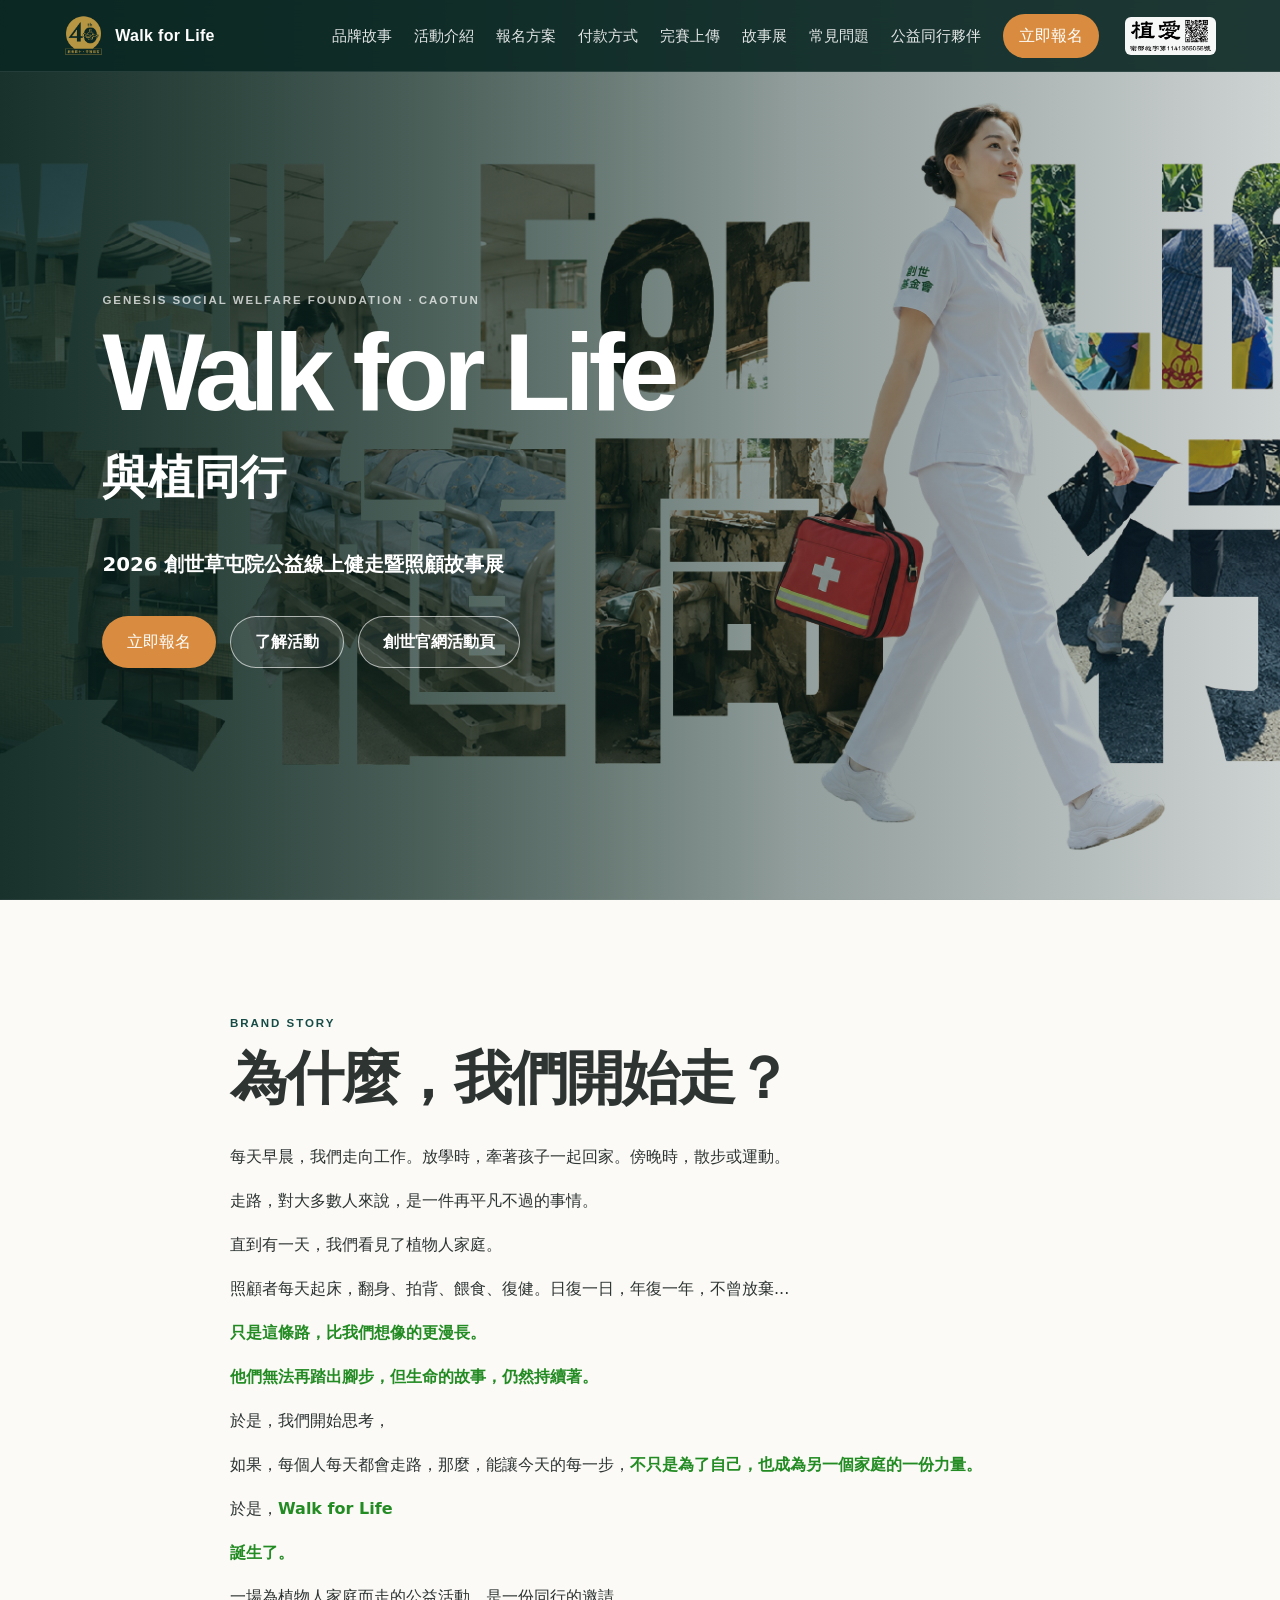
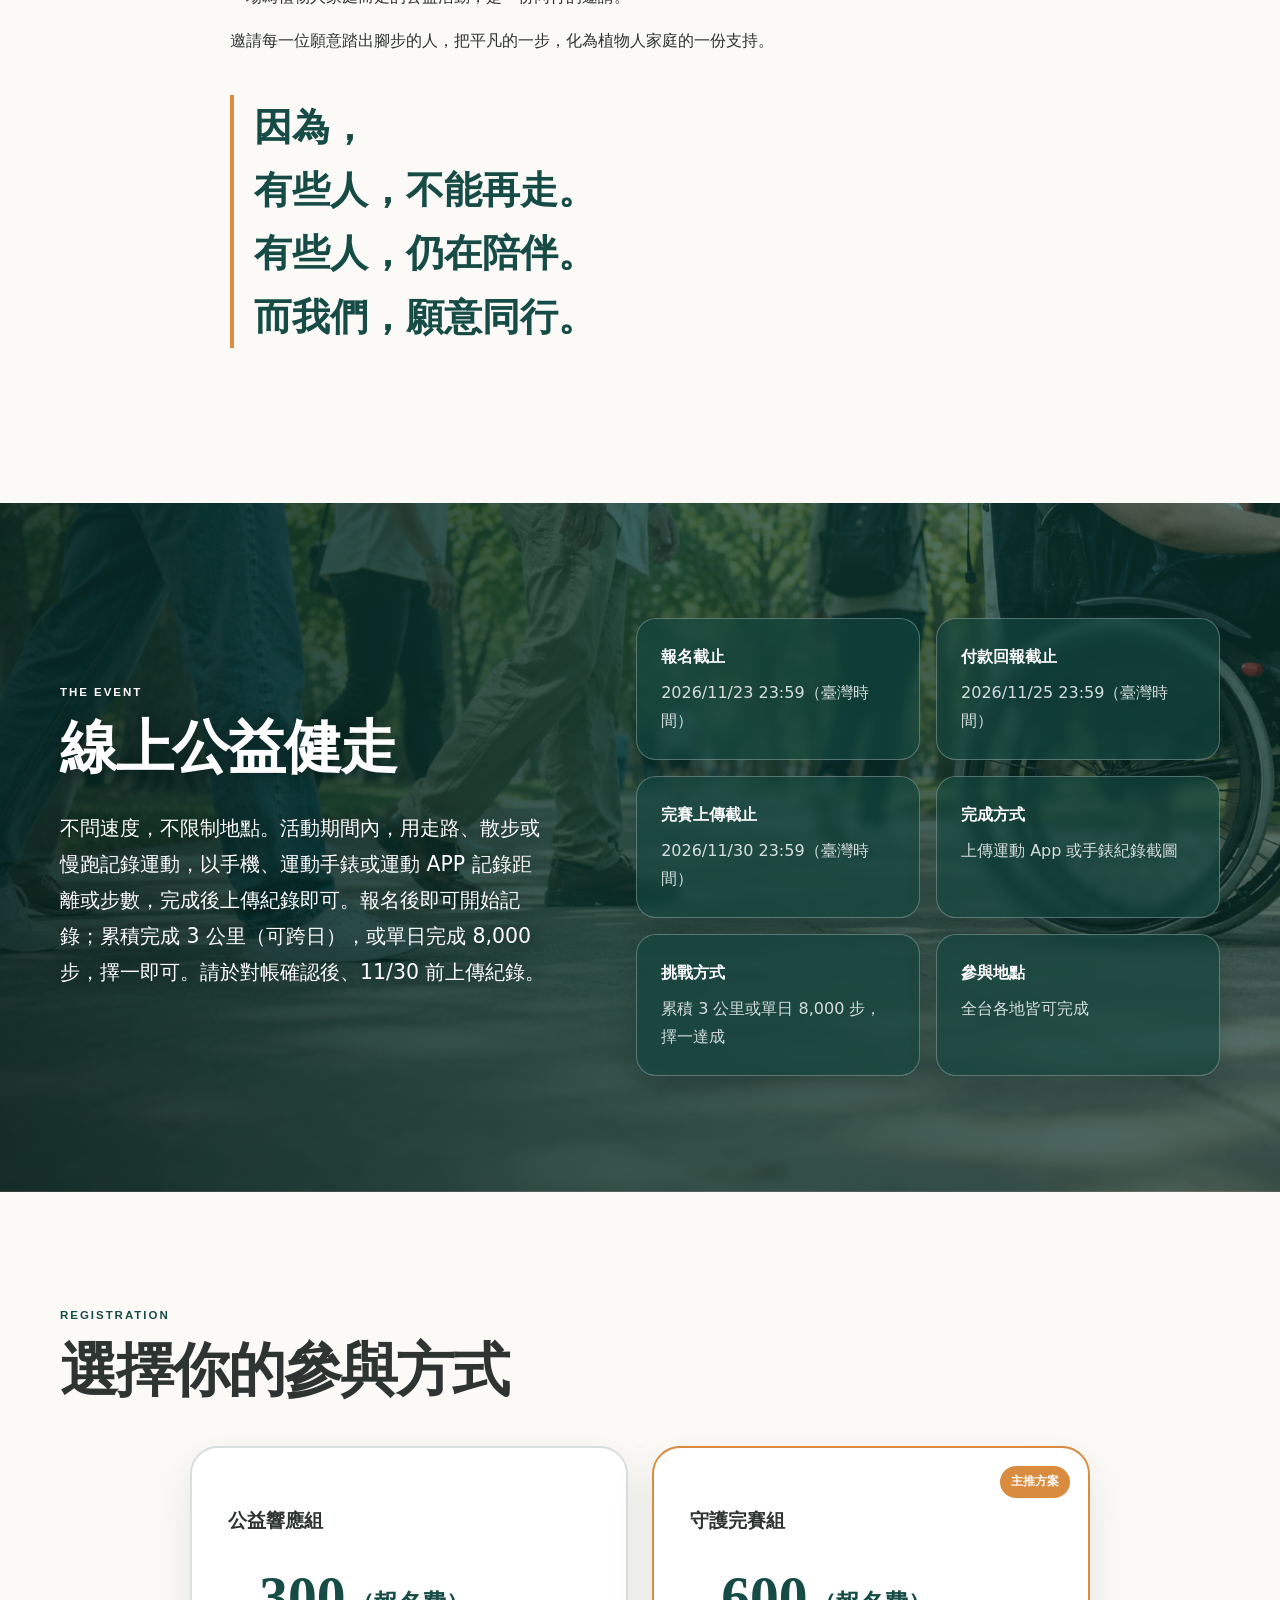
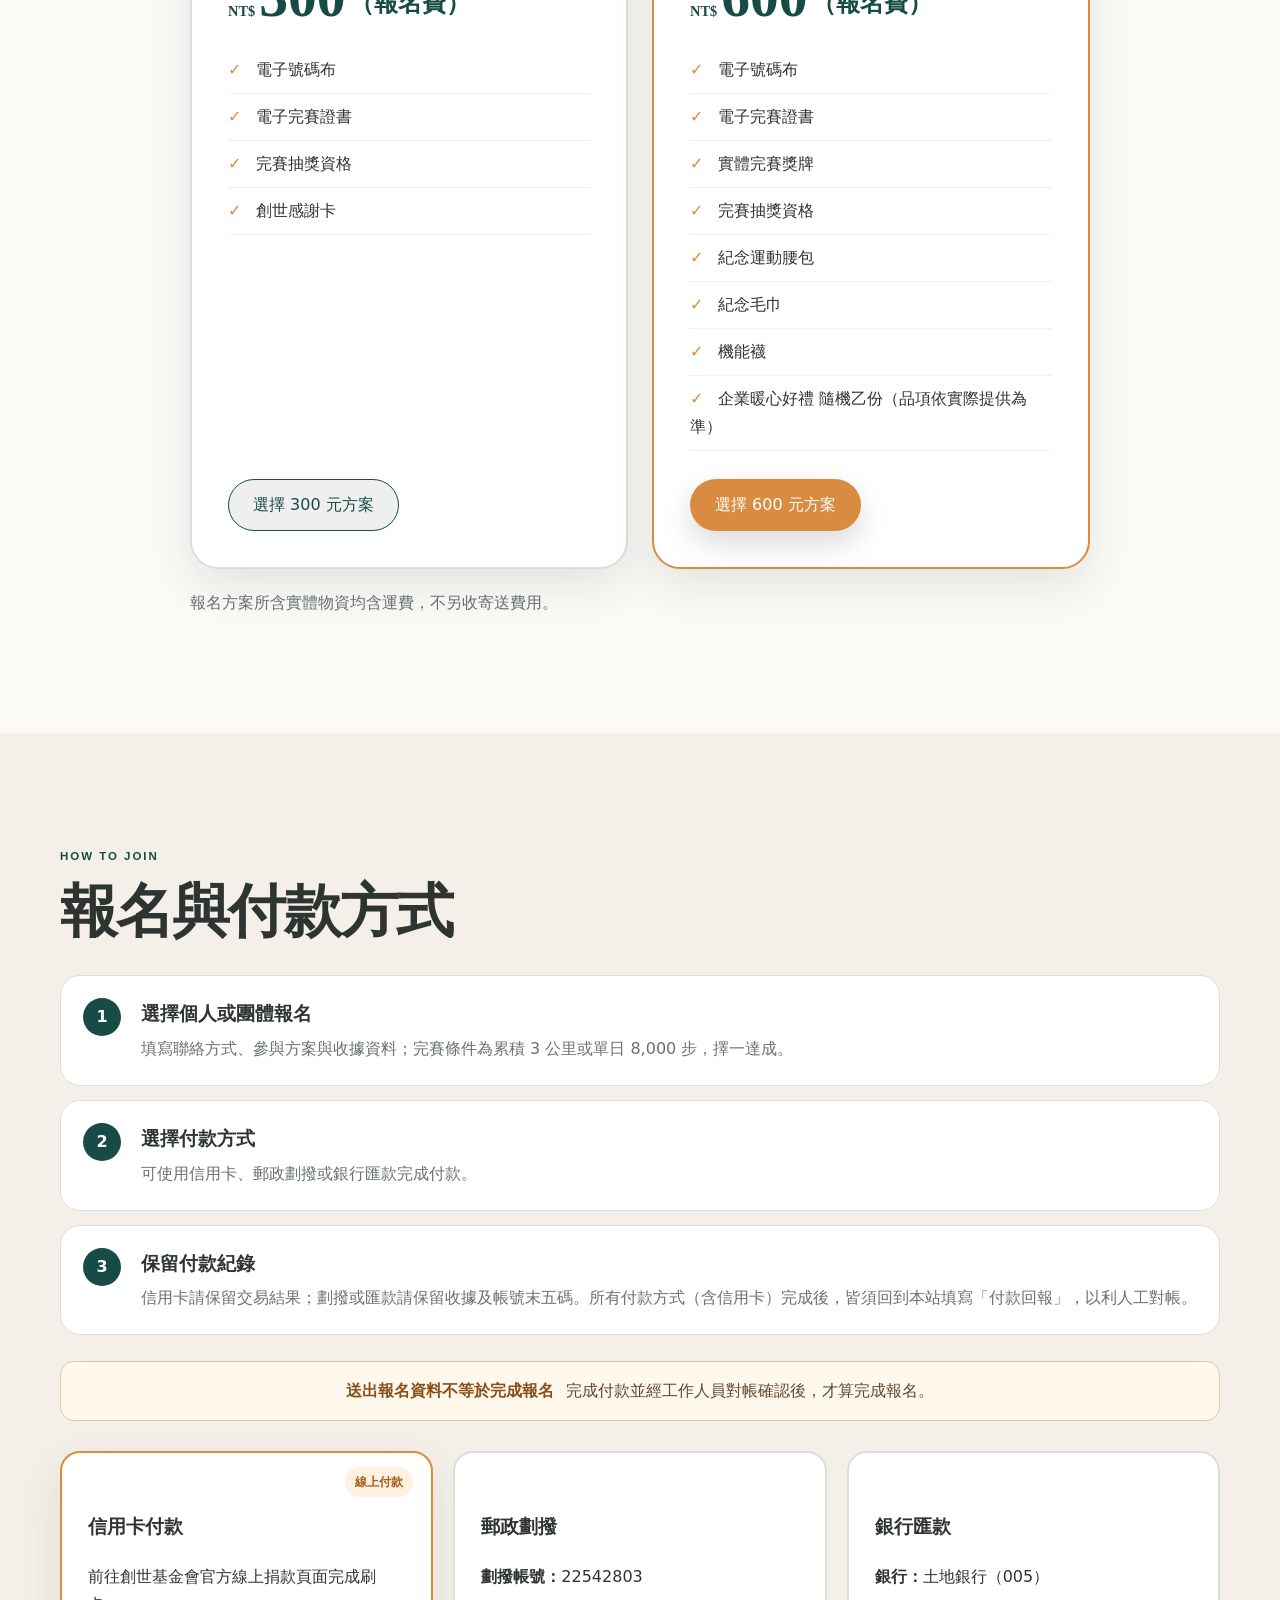
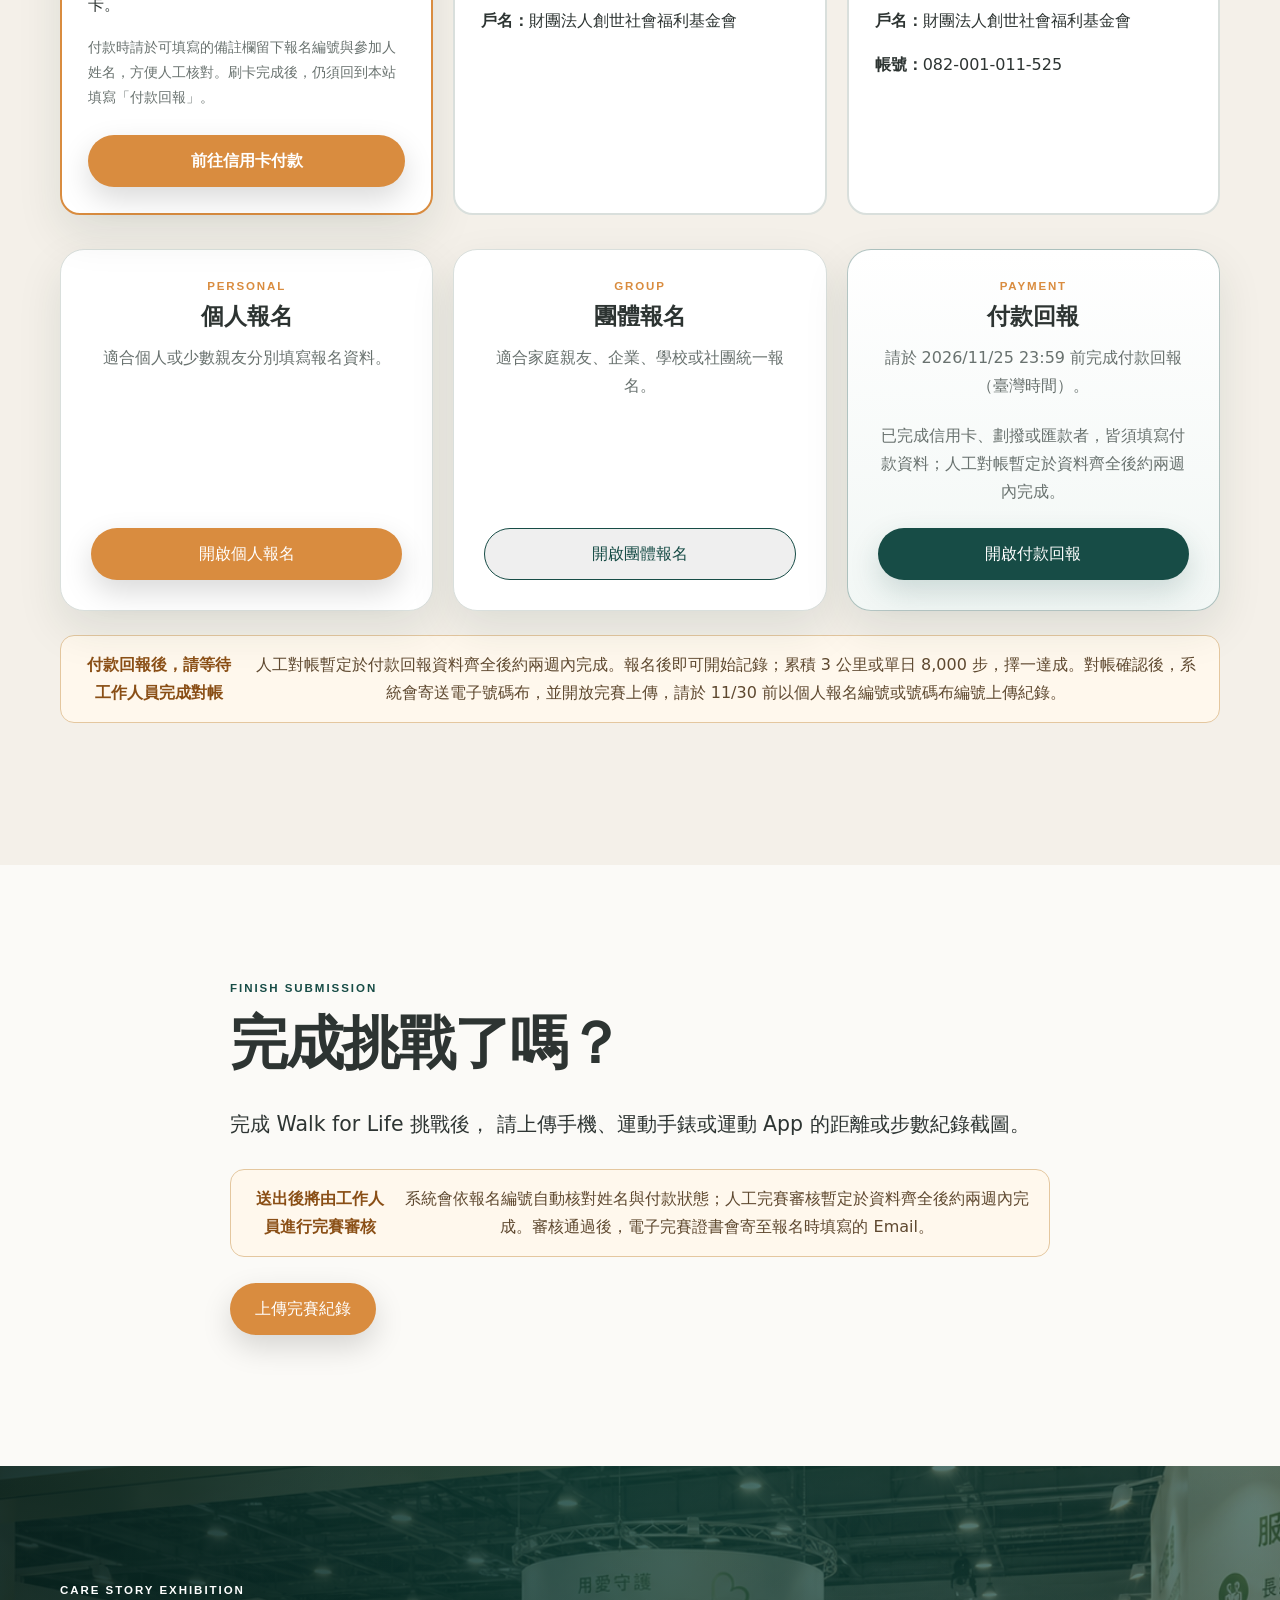
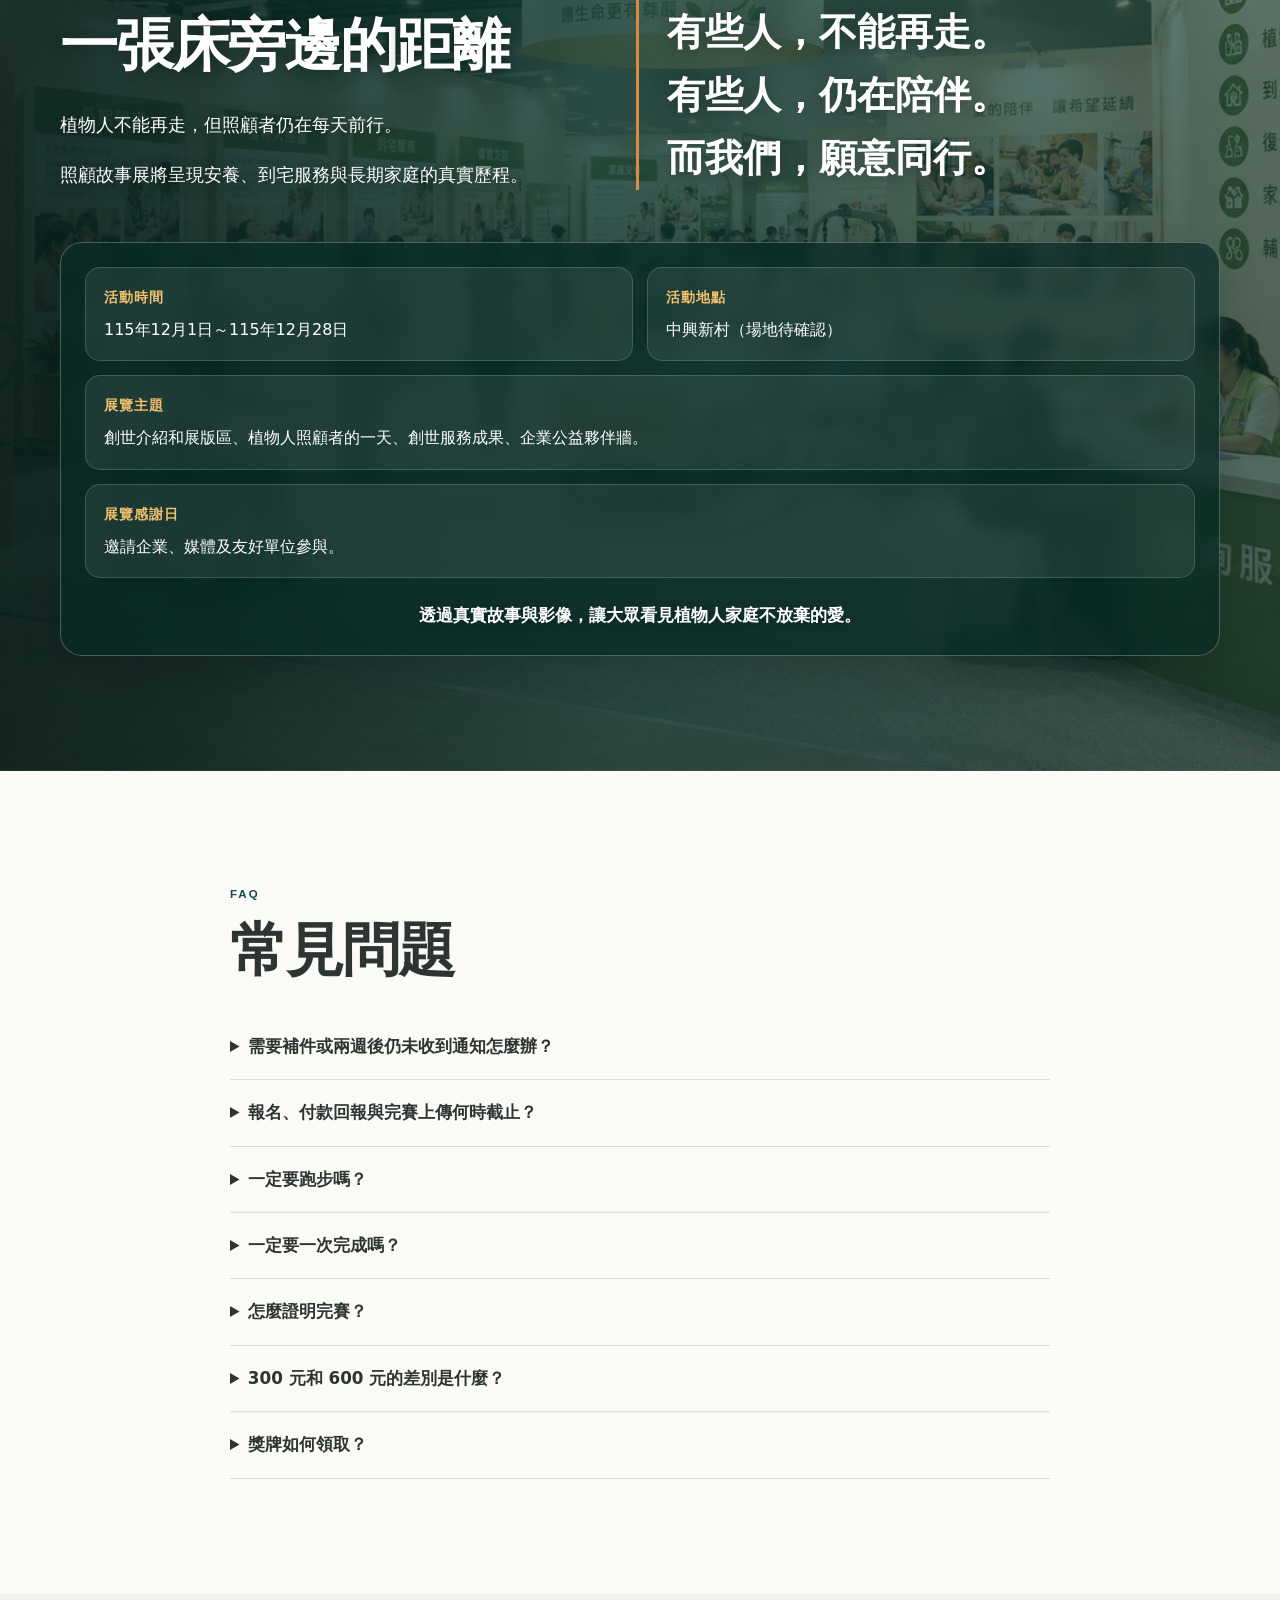
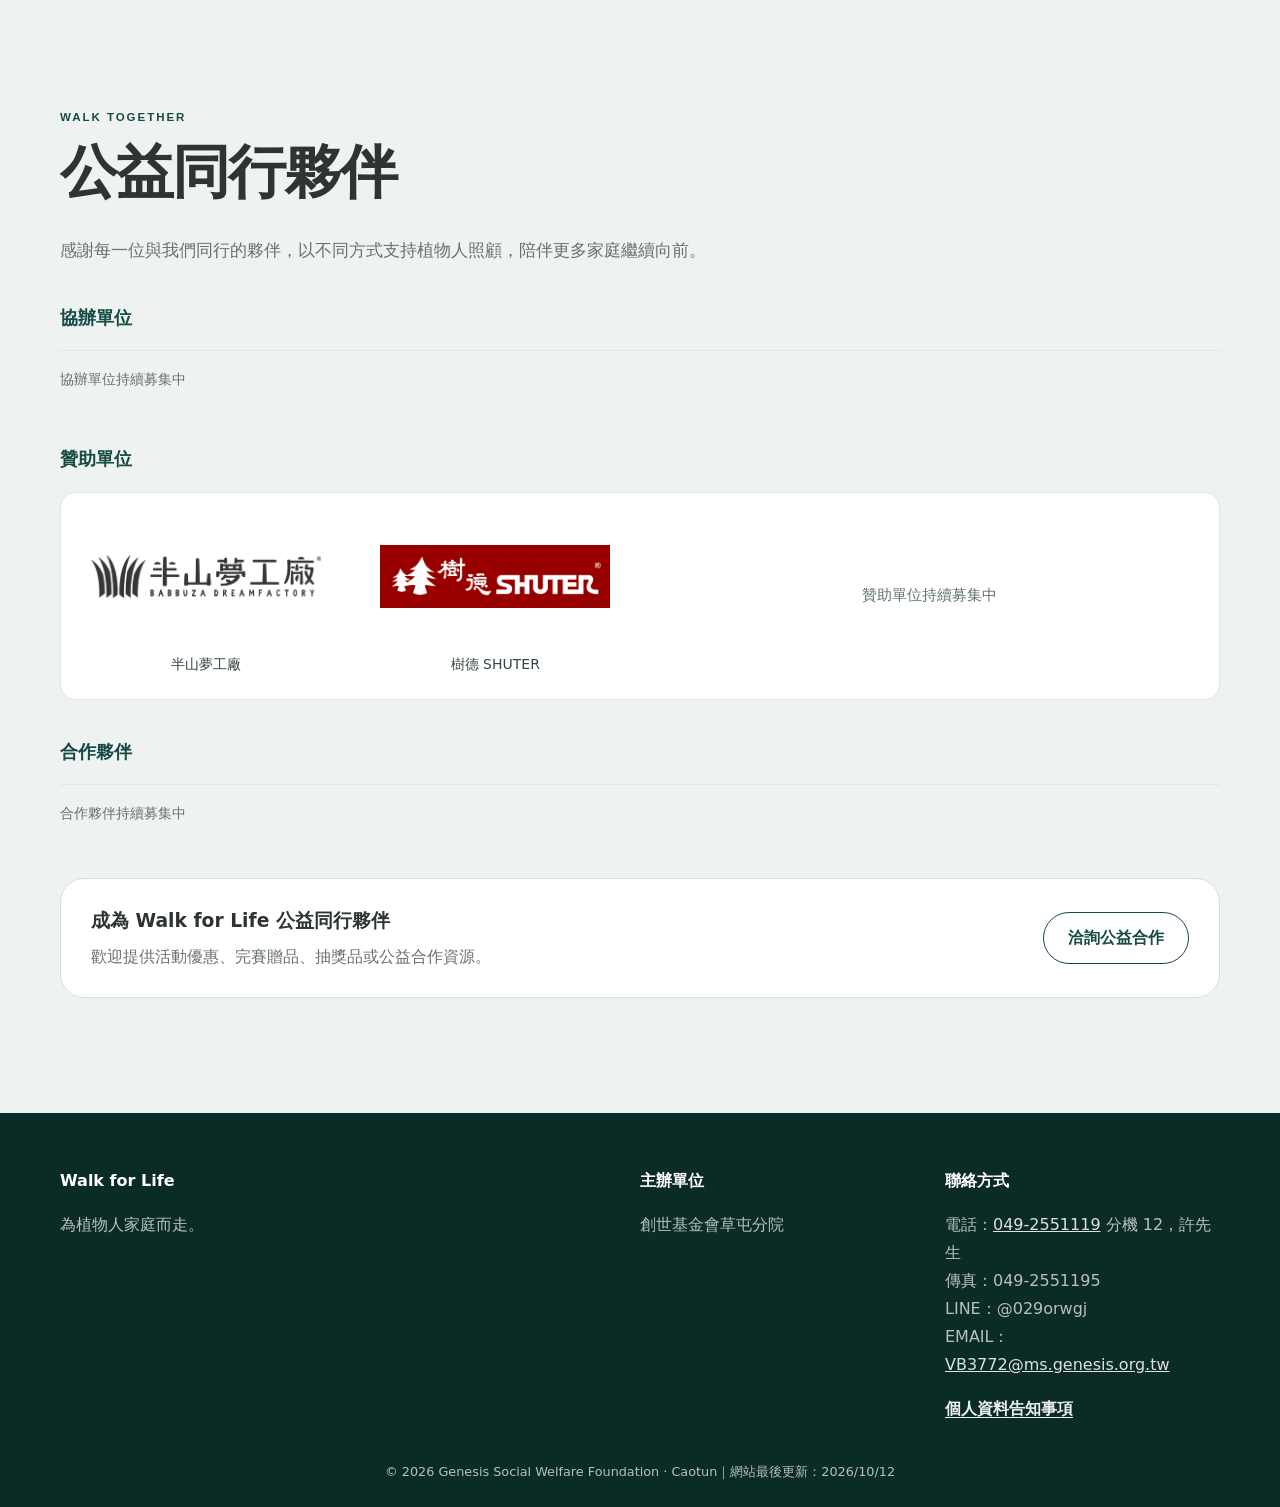
==== index.html @ a3840b96 "Add files via upload" ====
<!doctype html>
<html lang="zh-Hant">
<head>
  <meta charset="utf-8" />
  <meta name="viewport" content="width=device-width, initial-scale=1" />
  <meta name="description" content="Walk for Life 與植同行｜2026 創世草屯院公益健走暨照顧故事展" />
  <title>Walk for Life｜與植同行</title>
  <meta name="referrer" content="strict-origin-when-cross-origin" />
  <meta http-equiv="Content-Security-Policy" content="default-src 'self'; base-uri 'self'; object-src 'none'; frame-ancestors 'none'; form-action 'self'; img-src 'self' data:; style-src 'self' 'unsafe-inline' https://fonts.googleapis.com; font-src https://fonts.gstatic.com; script-src 'self'; connect-src 'self' https://script.google.com https://script.googleusercontent.com https://*.googleusercontent.com; upgrade-insecure-requests" />
  <meta property="og:type" content="website" />
  <meta property="og:locale" content="zh_TW" />
  <meta property="og:title" content="Walk for Life｜與植同行" />
  <meta property="og:description" content="2026 創世草屯院線上公益健走，邀請你以累積 3 公里或單日 8,000 步，陪伴植物人家庭繼續前行。" />
  <meta property="og:url" content="https://genesis-caotun.github.io/walk-for-life/" />
  <meta property="og:image" content="https://genesis-caotun.github.io/walk-for-life/hero.png" />
  <meta name="twitter:card" content="summary_large_image" />
  <link rel="preconnect" href="https://fonts.googleapis.com">
  <link rel="preconnect" href="https://fonts.gstatic.com" crossorigin>
  <link href="https://fonts.googleapis.com/css2?family=Montserrat:wght@500;600;700&family=Noto+Sans+TC:wght@400;500;600;700&display=swap" rel="stylesheet">
  <link rel="stylesheet" href="styles-v90.css?v=20260916-approved" />
  <meta name="wfl-api-url" content="https://script.google.com/macros/s/AKfycbzn7OuVpu072gsCGnmEF2qBs8uZLlFrAStnBlTUTHIc-34xmcqWT9v8K2_mCxRIxBUB/exec">

<style id="wfl-v81-critical">
  [hidden]{display:none!important}

  .native-form:not(.active){
    display:none!important;
  }

  .native-form.active{
    display:block!important;
  }

  /* 完賽回報視窗 */
  #finish-modal[aria-hidden="true"]{
    display:none!important;
  }

  #finish-modal[aria-hidden="false"]{
    display:flex!important;
    opacity:1!important;
    visibility:visible!important;
    pointer-events:auto!important;
  }

  /* 付款回報成功頁：預設隱藏付款後操作 */
  .success-actions-payment{
    display:none;
  }

  /* 付款分頁送出成功時，改顯示完賽上傳／回首頁 */
  #form-modal:has(.form-tab[data-form-tab="payment"].active) .success-actions-registration{
    display:none;
  }

  #form-modal:has(.form-tab[data-form-tab="payment"].active) .success-actions-payment{
    display:flex;
  }

  /* 故事展桌機維持單行，手機避免文字溢出 */
  .story-nowrap{
    white-space:nowrap;
    font-size:18px;
  }

  @media (max-width:700px){
    .story-nowrap{
      white-space:normal;
    }
  }


  /* 團體報名 V2：網站直接新增成員 */
  .group-members-section{
    margin-top:28px;
    padding-top:24px;
    border-top:1px solid rgba(23,76,70,.16);
  }
  .group-members-heading{
    display:flex;
    justify-content:space-between;
    align-items:flex-end;
    gap:16px;
    margin-bottom:14px;
  }
  .group-members-heading h4{
    margin:0 0 5px;
    font-size:20px;
    color:#174c46;
  }
  .group-members-heading p{
    margin:0;
    color:#68706c;
    font-size:14px;
  }
  .group-member-summary{
    display:grid;
    grid-template-columns:repeat(4,minmax(0,1fr));
    gap:10px;
    margin:16px 0 20px;
  }
  .group-summary-item{
    background:#f7f3e8;
    border:1px solid rgba(23,76,70,.12);
    border-radius:14px;
    padding:13px 14px;
  }
  .group-summary-item span{
    display:block;
    color:#747a75;
    font-size:12px;
    margin-bottom:3px;
  }
  .group-summary-item strong{
    display:block;
    color:#174c46;
    font-size:18px;
  }
  .group-member-card{
    background:#fff;
    border:1px solid rgba(23,76,70,.16);
    border-radius:18px;
    padding:18px;
    margin-bottom:14px;
    box-shadow:0 5px 18px rgba(25,55,48,.05);
  }
  .group-member-card-header{
    display:flex;
    justify-content:space-between;
    align-items:center;
    gap:12px;
    margin-bottom:16px;
  }
  .group-member-kicker{
    display:block;
    font-family:Montserrat,sans-serif;
    font-size:10px;
    letter-spacing:.16em;
    color:#9a7a43;
    margin-bottom:2px;
  }
  .group-member-card-header h4{
    margin:0;
    color:#174c46;
    font-size:18px;
  }
  .group-member-remove{
    border:0;
    background:transparent;
    color:#9b4a41;
    text-decoration:underline;
    cursor:pointer;
    padding:6px;
    font:inherit;
    font-size:13px;
  }
  .group-member-fields{
    display:grid;
    grid-template-columns:repeat(2,minmax(0,1fr));
    gap:14px;
  }
  .group-add-member-row{
    display:flex;
    justify-content:center;
    margin:18px 0 24px;
  }
  .group-add-member-button{
    min-width:210px;
  }
  .group-members-note{
    font-size:13px;
    color:#68706c;
    line-height:1.7;
    margin:0 0 16px;
  }
  @media (max-width:700px){
    .group-member-summary{grid-template-columns:repeat(2,minmax(0,1fr));}
    .group-member-fields{grid-template-columns:1fr;}
    .group-members-heading{align-items:flex-start;flex-direction:column;}
  }


  .payment-success-note{
    width:100%;
    margin:0 0 14px;
    color:#5f6b66;
    font-size:14px;
    line-height:1.7;
  }

  .price small{
    font-size:.42em;
    font-weight:600;
    margin-left:4px;
    vertical-align:middle;
    white-space:nowrap;
  }

  /* 2026-09-14 修訂：對齊、付款回報及審核時程；待審閱後部署 */
  .plans .plan { display:flex; flex-direction:column; border-width:2px; }
  .plans .plan.featured { transform:none; }
  .plans .plan > .btn { margin-top:auto; align-self:flex-start; }
  .registration-card { display:flex; flex-direction:column; }
  .registration-card > .btn { margin-top:auto; }
  .steps { max-width:none; width:100%; }
  .payment-grid .payment-card { padding-top:58px; border-width:2px; }
  .payment-card .payment-tag { position:absolute; top:14px; right:18px; margin:0; }
  .payment-card > h3 { margin-top:0; }
  .plan-delivery-note { max-width:900px; margin:20px auto 0; color:var(--muted); }
  .success-actions-registration-note { background:#fff5e7; padding:14px; border-radius:12px; }
  #form-modal:has(.form-tab[data-form-tab="payment"].active) .success-actions-registration-note { display:none; }


#finish-form [hidden] { display:none !important; }
</style>
<style>
/* V9.5 公益同行夥伴；協辦滿排，贊助與合作桌機四欄、手機兩欄 */
#partners .wfl-partner-group{margin:36px 0}
#partners .wfl-partner-group h3{font-size:1.15rem;color:var(--green);margin:0 0 16px}
#partners .wfl-partner-grid{display:grid;grid-template-columns:repeat(4,minmax(0,1fr));gap:24px}
#partners .wfl-partner-grid--cohost{grid-template-columns:minmax(0,1fr)}
#partners .wfl-partner-card{margin:0;min-width:0;border:1px solid #e3e8e5;border-radius:16px;background:#fff;padding:20px 16px;text-align:center}
#partners .wfl-partner-logos{min-height:120px;display:flex;flex-direction:column;justify-content:center;align-items:center;gap:18px}
#partners .wfl-partner-logos img{display:block;width:100%;max-width:230px;height:auto;object-fit:contain}
#partners figcaption{font-size:14px;line-height:1.6;margin-top:16px;color:#33473e;overflow-wrap:anywhere}
#partners .wfl-partner-empty{grid-column:1/-1;margin:0;color:#64746d;font-size:14px;padding:16px 0;border-top:1px solid #e3e8e5}
#partners .wfl-partner-grid--cohost .wfl-partner-logos{min-height:160px}
#partners .wfl-partner-grid--cohost img{max-width:560px;max-height:110px}
@media(max-width:767px){
#partners .wfl-partner-grid{grid-template-columns:repeat(2,minmax(0,1fr));gap:12px}
#partners .wfl-partner-grid--cohost{grid-template-columns:minmax(0,1fr)}
#partners .wfl-partner-card{padding:16px 10px;border-radius:12px}
#partners .wfl-partner-logos{min-height:100px;gap:14px}
#partners figcaption{font-size:13px;margin-top:12px}
#partners .wfl-partner-grid--cohost .wfl-partner-logos{min-height:120px}
#partners .wfl-partner-grid--cohost img{max-width:260px;max-height:80px}
}
</style>
<style>
/* V9.5 贊助單位共用白底 */
#partners .wfl-sponsor-panel{background:#fff;border:1px solid #e3e8e5;border-radius:16px;gap:0;overflow:hidden}
#partners .wfl-sponsor-panel .wfl-partner-card{border:0;border-radius:0;background:transparent;padding:24px 16px}
#partners .wfl-sponsor-recruit{grid-column:span 2;margin:0;padding:24px;display:flex;align-items:center;justify-content:center;min-height:160px;text-align:center;color:#64746d;font-size:15px;line-height:1.8}
@media(max-width:767px){
#partners .wfl-sponsor-panel .wfl-partner-card{padding:20px 10px}
#partners .wfl-sponsor-recruit{min-height:72px;padding:16px 12px;border-top:1px solid #edf0ee;font-size:14px}
}
</style>
</head>
<body>
  <header class="site-header">
    <img class="header-40th-logo" src="wfl-40th-logo.png" alt="創世四十，守護如石，創世基金會四十週年標誌">
    <a href="#top" class="logo">Walk for Life</a>
    <nav class="nav" aria-label="主要導覽">
      <a href="#origin">品牌故事</a>
      <a href="#event">活動介紹</a>
      <a href="#plans">報名方案</a>
      <a href="#register">付款方式</a>
      <a href="#finish">完賽上傳</a>
      <a href="#exhibition">故事展</a>
      <a href="#faq">常見問題</a>
      <a href="#partners">公益同行夥伴</a>
      <button type="button" class="nav-cta nav-button" data-open-form="personal">立即報名</button>
    </nav>
    <button class="menu-toggle" type="button" aria-label="開啟選單" aria-expanded="false">☰</button>
    <img class="header-fundraising-license" src="wfl-fundraising-license.png" alt="植愛，衛部救字第1141365055號">
  </header>

  <main id="top">
    <section class="hero">
      <div class="hero-overlay"></div>

      <div class="hero-content">
        <p class="kicker">GENESIS SOCIAL WELFARE FOUNDATION · CAOTUN</p>
        <h1>Walk for Life</h1>
        <h2>與植同行</h2>
        <p class="event-name">2026 創世草屯院公益線上健走暨照顧故事展</p>
        <div class="hero-actions">
          <button type="button" class="btn btn-primary" data-open-form="personal">立即報名</button>
          <a href="#event" class="btn btn-secondary">了解活動</a>
          <a href="https://www.genesis.org.tw/contents/project_ct?p_id=6718&amp;branch=111" class="btn btn-secondary" target="_blank" rel="noopener noreferrer">創世官網活動頁</a>
        </div>
      </div>
    </section>

    <section id="origin" class="section section-light">
      <div class="container narrow">
        <p class="section-label">BRAND STORY</p>
        <h2 class="section-title">為什麼，我們開始走？</h2>

        <p>每天早晨，我們走向工作。放學時，牽著孩子一起回家。傍晚時，散步或運動。</p>
        <p>走路，對大多數人來說，是一件再平凡不過的事情。</p>

        <p>直到有一天，我們看見了植物人家庭。</p>

        <p>照顧者每天起床，翻身、拍背、餵食、復健。日復一日，年復一年，不曾放棄...</p>
        <p><strong style="color:#228B22;">只是這條路，比我們想像的更漫長。</strong></p>

        <p><strong style="color:#228B22;">他們無法再踏出腳步，但生命的故事，仍然持續著。</strong></p>

        <p>於是，我們開始思考，</p>
        <p>如果，每個人每天都會走路，那麼，能讓今天的每一步，<strong style="color:#228B22;">不只是為了自己，也成為另一個家庭的一份力量。</strong></p>

        <p>於是，<strong style="color:#228B22;">Walk for Life</strong></p>
        <p><strong style="color:#228B22;">誕生了。</strong></p>
        <p>一場為植物人家庭而走的公益活動，是一份同行的邀請。</p>
        <p>邀請每一位願意踏出腳步的人，把平凡的一步，化為植物人家庭的一份支持。</p>

        <blockquote style="color:#174c46;border-left:4px solid #d98c3f;padding-left:20px;margin:40px 0;">
          因為，<br>有些人，不能再走。<br>
          有些人，仍在陪伴。<br>
          而我們，願意同行。
        </blockquote>
      </div>
    </section>

<section id="event" class="section section-green">
      <div class="container split">
        <div>
          <p class="section-label light">THE EVENT</p>
          <h2 class="section-title light">線上公益健走</h2>
          <p class="lead light">不問速度，不限制地點。活動期間內，用走路、散步或慢跑記錄運動，以手機、運動手錶或運動 APP 記錄距離或步數，完成後上傳紀錄即可。報名後即可開始記錄；累積完成 3 公里（可跨日），或單日完成 8,000 步，擇一即可。請於對帳確認後、11/30 前上傳紀錄。</p>
        </div>
        <div class="info-grid">
          <div class="info-box"><strong>報名截止</strong><span>2026/11/23 23:59（臺灣時間）</span></div>
          <div class="info-box"><strong>付款回報截止</strong><span>2026/11/25 23:59（臺灣時間）</span></div><div class="info-box"><strong>完賽上傳截止</strong><span>2026/11/30 23:59（臺灣時間）</span></div><div class="info-box"><strong>完成方式</strong><span>上傳運動 App 或手錶紀錄截圖</span></div>
          <div class="info-box"><strong>挑戰方式</strong><span>累積 3 公里或單日 8,000 步，擇一達成</span></div>
          <div class="info-box"><strong>參與地點</strong><span>全台各地皆可完成</span></div>
        </div>
      </div>
    </section>

    <section id="plans" class="section section-light">
      <div class="container">
        <p class="section-label">REGISTRATION</p>
        <h2 class="section-title">選擇你的參與方式</h2>
        <div class="plans">
          <article class="plan">
            <p class="plan-name">公益響應組</p>
            <p class="price"><span>NT$</span>300<small>（報名費）</small></p>
            <ul class="benefit-list">
              <li class="included">電子號碼布</li>
              <li class="included">電子完賽證書</li>
              <li class="included">完賽抽獎資格</li>
              <li class="included">創世感謝卡</li>
            </ul>
            <button type="button" class="btn btn-outline" data-open-form="personal" data-plan-value="公益響應組300元">選擇 300 元方案</button>
          </article>
          <article class="plan featured">
            <span class="badge">主推方案</span>
            <p class="plan-name">守護完賽組</p>
            <p class="price"><span>NT$</span>600<small>（報名費）</small></p>
            <ul class="benefit-list">
              <li class="included">電子號碼布</li>
              <li class="included">電子完賽證書</li>
              <li class="included">實體完賽獎牌</li>
              <li class="included">完賽抽獎資格</li>
              <li class="included">紀念運動腰包</li><li class="included">紀念毛巾</li><li class="included">機能襪</li><li class="included">企業暖心好禮 隨機乙份（品項依實際提供為準）</li>
            </ul>
            <button type="button" class="btn btn-primary" data-open-form="personal" data-plan-value="守護完賽組600元">選擇 600 元方案</button>
          </article>
        </div>
        <p class="plan-delivery-note">報名方案所含實體物資均含運費，不另收寄送費用。</p>
      </div>
    </section>

    <section id="register" class="section section-cream">
      <div class="container">
        <p class="section-label">HOW TO JOIN</p>
        <h2 class="section-title">報名與付款方式</h2>
        <div class="steps">
          <div class="step"><span>1</span><div><h3>選擇個人或團體報名</h3><p>填寫聯絡方式、參與方案與收據資料；完賽條件為累積 3 公里或單日 8,000 步，擇一達成。</p></div></div>
          <div class="step"><span>2</span><div><h3>選擇付款方式</h3><p>可使用信用卡、郵政劃撥或銀行匯款完成付款。</p></div></div>
          <div class="step"><span>3</span><div><h3>保留付款紀錄</h3><p>信用卡請保留交易結果；劃撥或匯款請保留收據及帳號末五碼。所有付款方式（含信用卡）完成後，皆須回到本站填寫「付款回報」，以利人工對帳。</p></div></div>
        </div>

        <div class="registration-status-notice" role="note">
          <strong>送出報名資料不等於完成報名</strong>
          <span>完成付款並經工作人員對帳確認後，才算完成報名。</span>
        </div>

        <div class="payment-grid payment-grid-three">
          <article class="payment-card payment-card-highlight">
            <span class="payment-tag">線上付款</span>
            <h3>信用卡付款</h3>
            <p>前往創世基金會官方線上捐款頁面完成刷卡。</p>
            <p class="payment-hint">付款時請於可填寫的備註欄留下報名編號與參加人姓名，方便人工核對。刷卡完成後，仍須回到本站填寫「付款回報」。</p>
            <a href="https://www.genesis.org.tw/contents/project_ct?p_id=6718&amp;branch=111" class="btn btn-primary payment-button" target="_blank" rel="noopener">前往信用卡付款</a>
          </article>
          <article class="payment-card">
            <h3>郵政劃撥</h3>
            <p><strong>劃撥帳號：</strong>22542803</p>
            <p><strong>戶名：</strong>財團法人創世社會福利基金會</p>
          </article>
          <article class="payment-card">
            <h3>銀行匯款</h3>
            <p><strong>銀行：</strong>土地銀行（005）</p>
            <p><strong>戶名：</strong>財團法人創世社會福利基金會</p>
            <p><strong>帳號：</strong>082-001-011-525</p>
          </article>
        </div>

        <div class="registration-actions registration-actions-three">
          <article class="registration-card">
            <p class="registration-type">PERSONAL</p>
            <h3>個人報名</h3>
            <p>適合個人或少數親友分別填寫報名資料。</p>
            <button type="button" class="btn btn-primary" data-open-form="personal">開啟個人報名</button>
          </article>
          <article class="registration-card">
            <p class="registration-type">GROUP</p>
            <h3>團體報名</h3>
            <p>適合家庭親友、企業、學校或社團統一報名。</p>
            <button type="button" class="btn btn-outline" data-open-form="group">開啟團體報名</button>
          </article>
          <article class="registration-card payment-report-card">
            <p class="registration-type">PAYMENT</p>
            <h3>付款回報</h3><p>請於 2026/11/25 23:59 前完成付款回報（臺灣時間）。</p>
            <p>已完成信用卡、劃撥或匯款者，皆須填寫付款資料；人工對帳暫定於資料齊全後約兩週內完成。</p>
            <button type="button" class="btn btn-dark" data-open-form="payment">開啟付款回報</button>
          </article>
        </div>

        <div class="registration-status-notice" role="note" style="margin-top:24px;">
          <strong>付款回報後，請等待工作人員完成對帳</strong>
          <span>人工對帳暫定於付款回報資料齊全後約兩週內完成。報名後即可開始記錄；累積 3 公里或單日 8,000 步，擇一達成。對帳確認後，系統會寄送電子號碼布，並開放完賽上傳，請於 11/30 前以個人報名編號或號碼布編號上傳紀錄。</span>
        </div>
      </div>
    </section>

<section id="finish" class="section section-light">
  <div class="container narrow">
    <p class="section-label">FINISH SUBMISSION</p>
    <h2 class="section-title">完成挑戰了嗎？</h2>

    <p class="lead">
      完成 Walk for Life 挑戰後，
      請上傳手機、運動手錶或運動 App 的距離或步數紀錄截圖。
    </p>

    <div class="registration-status-notice" role="note">
      <strong>送出後將由工作人員進行完賽審核</strong>
      <span>系統會依報名編號自動核對姓名與付款狀態；人工完賽審核暫定於資料齊全後約兩週內完成。審核通過後，電子完賽證書會寄至報名時填寫的 Email。</span>
    </div>

    <p style="margin-top:24px;">
      <button type="button"
              class="btn btn-primary"
              data-open-finish>
        上傳完賽紀錄
      </button>
    </p>
  </div>
</section>
    <section id="exhibition" class="section section-story">
      <div class="container split">
        <div class="story-copy">
          <p class="section-label light">CARE STORY EXHIBITION</p>
          <h2 class="section-title light">一張床旁邊的<span style="white-space:nowrap;">距離</span></h2>
          <p class="lead light story-nowrap">植物人不能再走，但照顧者仍在每天前行。</p>
          <p class="lead light story-nowrap">照顧故事展將呈現安養、到宅服務與長期家庭的真實歷程。</p>
          
        </div>
        <blockquote>
          有些人，不能再走。<br>
          有些人，仍在陪伴。<br>
          而我們，願意同行。
        </blockquote>
      </div>

      <div class="container exhibition-details" aria-label="植物人照顧故事展活動資訊">
        <div class="exhibition-detail-item">
          <strong>活動時間</strong>
          <span>115年12月1日～115年12月28日</span>
        </div>
        <div class="exhibition-detail-item">
          <strong>活動地點</strong>
          <span>中興新村（場地待確認）</span>
        </div>
        <div class="exhibition-detail-item exhibition-detail-wide">
          <strong>展覽主題</strong>
          <span>創世介紹和展版區、植物人照顧者的一天、創世服務成果、企業公益夥伴牆。</span>
        </div>
        <div class="exhibition-detail-item exhibition-detail-wide">
          <strong>展覽感謝日</strong>
          <span>邀請企業、媒體及友好單位參與。</span>
        </div>
        <p class="exhibition-message">透過真實故事與影像，讓大眾看見植物人家庭不放棄的愛。</p>
      </div>
    </section>

    <section id="faq" class="section section-light">
      <div class="container narrow">
        <p class="section-label">FAQ</p>
        <h2 class="section-title">常見問題</h2>
<details><summary>需要補件或兩週後仍未收到通知怎麼辦？</summary><p>如審核需要補件，或資料送出兩週後仍未收到通知，請撥 <a href="tel:0492551119">049-2551119</a> 分機 12，洽許先生，並提供報名編號。</p></details>
<details><summary>報名、付款回報與完賽上傳何時截止？</summary><p>報名至 11/23、付款回報至 11/25、完賽上傳至 11/30，各截止日均為 2026 年當日 23:59（臺灣時間）。報名後即可開始累積里程。</p></details>
        <details>
          <summary>一定要跑步嗎？</summary>
          <p>不用。散步、健走、慢跑都可以，重點是完成累積 3 公里或單日 8,000 步的其中一項挑戰。</p>
        </details>
        <details>
          <summary>一定要一次完成嗎？</summary>
          <p>距離挑戰可分次、跨日累積至 3 公里；步數挑戰須於同一天完成 8,000 步，不可跨日相加。兩者擇一即可。</p>
        </details>
        <details>
          <summary>怎麼證明完賽？</summary>
          <p>上傳手機、運動手錶或運動 App 的距離紀錄截圖即可。</p>
        </details>
        <details>
          <summary>300 元和 600 元的差別是什麼？</summary>
          <p>公益響應組 300 元含電子號碼布、電子完賽證書、完賽抽獎資格及創世感謝卡；守護完賽組 600 元則含電子號碼布、電子完賽證書、實體完賽獎牌、完賽抽獎資格、紀念運動腰包、紀念毛巾、機能襪及企業暖心好禮 隨機乙份（品項依實際提供為準）。</p>
        </details>
        <details>
          <summary>獎牌如何領取？</summary>
          <p>完成挑戰並通過審核後，依活動公告採統一寄送或指定地點自取。報名方案所含實體物資均含運費，不另收寄送費用；寄送及領取時間另行公告。</p>
        </details>
      </div>
    </section>

    <section id="partners" class="section section-partners">
      <div class="container">
        <p class="section-label">WALK TOGETHER</p>
        <h2 class="section-title">公益同行夥伴</h2>
        <p class="partners-intro">感謝每一位與我們同行的夥伴，以不同方式支持植物人照顧，陪伴更多家庭繼續向前。</p>
        <div class="wfl-partner-group">
          <h3>協辦單位</h3>
          <div class="wfl-partner-grid wfl-partner-grid--cohost"><p class="wfl-partner-empty">協辦單位持續募集中</p></div>
        </div>
        <div class="wfl-partner-group">
          <h3>贊助單位</h3>
          <div class="wfl-partner-grid wfl-sponsor-panel">
            <figure class="wfl-partner-card">
              <div class="wfl-partner-logos">
                <img src="[data-uri]" alt="半山夢工廠 BABBUZA DREAMFACTORY" width="1894" height="355" loading="lazy">
              </div>
              <figcaption>半山夢工廠</figcaption>
            </figure>
            <figure class="wfl-partner-card">
              <div class="wfl-partner-logos">
                <img src="[data-uri]" alt="樹德 SHUTER" width="2048" height="566" loading="lazy">
              </div>
              <figcaption>樹德 SHUTER</figcaption>
            </figure>
            <p class="wfl-sponsor-recruit">贊助單位持續募集中</p>
          </div>
        </div>
        <div class="wfl-partner-group">
          <h3>合作夥伴</h3>
          <div class="wfl-partner-grid"><p class="wfl-partner-empty">合作夥伴持續募集中</p></div>
        </div>
        <div class="partner-cta">
          <div>
            <h3>成為 Walk for Life 公益同行夥伴</h3>
            <p>歡迎提供活動優惠、完賽贈品、抽獎品或公益合作資源。</p>
          </div>
          <a href="mailto:VB3772@ms.genesis.org.tw" class="btn btn-outline">洽詢公益合作</a>
        </div>
      </div>
    </section>
  </main>


  <div class="privacy-modal" id="privacy-modal" aria-hidden="true">
    <div class="privacy-modal-backdrop" data-close-privacy></div>
    <section class="privacy-dialog" role="dialog" aria-modal="true" aria-labelledby="privacy-title">
      <header class="privacy-dialog-header">
        <div>
          <p class="form-dialog-kicker">PRIVACY NOTICE</p>
          <h2 id="privacy-title" tabindex="-1">個人資料蒐集、處理及利用告知事項</h2>
        </div>
        <button type="button" class="form-close" aria-label="關閉個資告知事項" data-close-privacy>×</button>
      </header>
      <div class="privacy-content">
        <p>財團法人創世社會福利基金會（以下簡稱本會）為辦理 Walk for Life 活動，依個人資料保護法第 8 條，向您告知下列事項：</p>
        <ol>
          <li><strong>蒐集單位：</strong>財團法人創世社會福利基金會（承辦單位：草屯分院）。</li>
          <li><strong>蒐集目的：</strong>活動報名管理、身分與聯絡確認、報名費或捐款之對帳、開立捐款收據、物資或獎牌寄送、參加者服務、活動通知、客服及申訴處理、活動成果統計分析、公益宣導及依法令辦理相關行政與會計作業。</li>
          <li><strong>蒐集資料類別：</strong>姓名、性別、出生日期或年份、電話、電子郵件、地址、團體或機構資訊、報名方案、收據資料、付款日期／方式／金額／識別碼、備註，以及後續完賽審核所需的運動紀錄。團體報名另包含團體成員姓名、電子郵件、出生年份及報名方案；其中成員電子郵件與出生年份為非必填資料。</li>
          <li><strong>利用期間：</strong>活動辦理期間及完成報名、對帳、寄送、客服、會計與法令保存義務所必要期間；目的消失或保存期限屆滿後，將依法刪除、停止利用或去識別化。</li>
          <li><strong>利用地區：</strong>中華民國境內，以及本會所使用之 Google 雲端服務依法提供資料處理與備援的地區。</li>
          <li><strong>利用對象：</strong>本會及經授權之工作人員、必要之資訊／雲端、寄送、會計或付款協力單位，以及依法有權調取資料之機關。</li>
          <li><strong>利用方式：</strong>以網站、電子郵件、電話、通訊軟體、紙本、雲端系統及郵寄等自動化或非自動化方式處理與利用。</li>
          <li><strong>您的權利：</strong>您得依《個人資料保護法》第3條規定，行使查詢或請求閱覽、請求製給複製本、請求補充或更正、請求停止蒐集、處理或利用，以及請求刪除等權利。請洽草屯分院，電話 049-2551119，或寄信至 VB3772@ms.genesis.org.tw。</li>
          <li><strong>不提供資料之影響：</strong>您可自由選擇是否提供；若未提供報名必填資料，本會可能無法完成報名、對帳、收據、寄送或後續聯繫。</li>
          <li><strong>團體報名特別說明：</strong>團體聯絡人填寫其他成員資料前，應先完成必要告知並取得合法同意或授權；請勿填寫本活動不需要的敏感資料。</li>
        </ol>
        <p class="privacy-note">本網站不會要求您在 GitHub Pages 頁面輸入信用卡卡號；信用卡付款仍由創世基金會官方捐款頁面處理。</p>
        <div class="privacy-actions">
          <button type="button" class="btn btn-primary privacy-accept-button" data-accept-privacy>我已閱讀並同意</button>
        </div>
      </div>
    </section>
  </div>

  <div class="form-modal" id="form-modal" aria-hidden="true">
    <div class="form-modal-backdrop" data-close-form></div>
    <section class="form-dialog form-dialog-native" role="dialog" aria-modal="true" aria-labelledby="form-dialog-title">
      <header class="form-dialog-header">
        <div>
          <p class="form-dialog-kicker">WALK FOR LIFE 2026</p>
          <h2 id="form-dialog-title">線上報名</h2>
        </div>
        <button type="button" class="form-close" aria-label="關閉報名視窗" data-close-form>×</button>
      </header>
      <nav class="form-tabs" aria-label="選擇表單">
        <button type="button" class="form-tab active" data-form-tab="personal">個人報名</button>
        <button type="button" class="form-tab" data-form-tab="group">團體報名</button>
        <button type="button" class="form-tab" data-form-tab="payment">付款回報</button>
      </nav>

      <div class="native-form-shell">
        <div class="form-progress" aria-hidden="true"><span></span><span></span><span></span></div>
        <div id="form-alert" class="form-alert" role="alert" hidden></div>

        <form id="personal-form" class="native-form active" data-form-type="personal">
          <div class="form-intro"><h3>個人報名</h3><p>填寫完成後，系統會立即產生報名編號並寄送付款資訊。</p></div>
          <div class="field-grid two-col">
            <label class="field"><span>姓名 *</span><input name="name" required maxlength="50" autocomplete="name"></label>
            <label class="field"><span>性別 *</span><select name="gender" required><option value="">請選擇</option><option>男</option><option>女</option><option>其他／不透露</option></select></label>
            <label class="field"><span>出生年月日 *</span><input type="date" name="birthDate" required></label>
            <label class="field"><span>手機號碼／電話 *</span><input name="phone" required maxlength="20" inputmode="tel" autocomplete="tel" pattern="[0-9+()\- ]{7,20}"></label>
            <label class="field full"><span>電子郵件 *</span><input type="email" name="email" required maxlength="120" autocomplete="email"></label>
            <label class="field full"><span>收件地址 *</span><input name="address" required maxlength="200" autocomplete="street-address"></label>
          </div>
          <fieldset class="choice-field"><legend>報名方案 *</legend>
            <label class="choice-card"><input type="radio" name="plan" value="公益響應組300元" required><span><strong>公益響應組</strong><small>NT$ 300（報名費）｜電子號碼布、電子完賽證書、完賽抽獎資格、創世感謝卡</small></span></label>
            <label class="choice-card"><input type="radio" name="plan" value="守護完賽組600元" required><span><strong>守護完賽組</strong><small>NT$ 600（報名費）｜電子號碼布、電子完賽證書、實體完賽獎牌、完賽抽獎資格、紀念運動腰包、紀念毛巾、機能襪、企業暖心好禮 隨機乙份（品項依實際提供為準）</small></span></label>
          </fieldset>
          <div class="field-grid two-col">
            <label class="field"><span>是否需要捐款收據</span><select name="receipt"><option>不需要</option><option>需要</option></select></label>
            <label class="field"><span>收據抬頭</span><input name="receiptTitle" maxlength="100" placeholder="需要收據時填寫"></label>
            <label class="field full"><span>其他備註</span><textarea name="note" rows="3" maxlength="500"></textarea></label>
          </div>
          <label class="consent"><input type="checkbox" name="newsConsent" value="是"><span>我願意收到創世基金會草屯院最新活動資訊（非報名必要條件）</span></label>
          <div class="consent-row">
            <label class="consent"><input type="checkbox" name="privacyConsent" value="同意" required><span>我已閱讀並同意</span></label>
            <button type="button" class="privacy-link" data-open-privacy>個人資料蒐集、處理及利用告知事項</button>
          </div>
          <label class="hp-field" aria-hidden="true">請勿填寫<input name="website" tabindex="-1" autocomplete="off"></label>
          <button class="btn btn-primary submit-button" type="submit">送出個人報名</button>
        </form>

        <form id="group-form" class="native-form" data-form-type="group" hidden>
          <div class="form-intro group-intro">
            <div>
              <h3>團體報名</h3>
              <p>先填寫團體聯絡資料，再於下方逐位新增成員。系統會自動計算團體人數、各方案人數及應繳總額，不需另外上傳 Excel 名冊。</p>
            </div>
          </div>

          <div class="field-grid two-col">
            <label class="field full"><span>團體名稱 *</span><input name="groupName" required maxlength="100"></label>
            <label class="field"><span>團體類型 *</span><select name="groupType" required><option value="">請選擇</option><option>企業</option><option>學校</option><option>社區／社團</option><option>家庭親友</option><option>其他</option></select></label>
            <label class="field"><span>團體聯絡人姓名 *</span><input name="contactName" required maxlength="50" autocomplete="name"></label>
            <label class="field"><span>聯絡電話 *</span><input name="phone" required maxlength="20" inputmode="tel" autocomplete="tel" pattern="[0-9+()\- ]{7,20}"></label>
            <label class="field"><span>聯絡人電子郵件 *</span><input type="email" name="email" required maxlength="120" autocomplete="email"></label>
            <label class="field full"><span>統一收件地址 *</span><input name="address" required maxlength="200" autocomplete="street-address"></label>
          </div>

          <section class="group-members-section" aria-labelledby="group-members-title">
            <div class="group-members-heading">
              <div>
                <h4 id="group-members-title">團體成員</h4>
                <p>姓名與報名方案為必填；成員 Email、出生年份可依實際需要填寫。</p>
              </div>
            </div>

            <div class="group-member-summary" aria-live="polite">
              <div class="group-summary-item"><span>目前人數</span><strong><span id="group-member-count">1</span> 人</strong></div>
              <div class="group-summary-item"><span>公益響應組</span><strong><span id="group-plan300-count">0</span> 人</strong></div>
              <div class="group-summary-item"><span>守護完賽組</span><strong><span id="group-plan600-count">0</span> 人</strong></div>
              <div class="group-summary-item"><span>應繳總額</span><strong id="group-total-amount">NT$ 0</strong></div>
            </div>

            <p class="group-members-note">成員 Email 若未填寫，該成員日後的完賽證書會改寄至團體聯絡人 Email。出生年份為選填，僅供活動參與統計使用。</p>

            <div id="group-members"></div>

            <div class="group-add-member-row">
              <button type="button" class="btn btn-outline group-add-member-button" id="add-group-member">＋ 新增一位成員</button>
            </div>
          </section>

          <div class="field-grid two-col">
            <label class="field"><span>是否需要捐款收據</span><select name="receipt"><option>不需要</option><option>需要</option></select></label>
            <label class="field"><span>收據抬頭</span><input name="receiptTitle" maxlength="100" placeholder="需要收據時填寫"></label>
            <label class="field full"><span>備註</span><textarea name="note" rows="3" maxlength="500"></textarea></label>
          </div>

          <div class="consent-row">
            <label class="consent"><input type="checkbox" name="privacyConsent" value="同意" required><span>我已閱讀並同意</span></label>
            <button type="button" class="privacy-link" data-open-privacy>個人資料蒐集、處理及利用告知事項</button>
          </div>
          <p class="group-consent-note">團體聯絡人並確認：已向上述成員完成必要告知，並取得提供報名資料所需的同意或授權。</p>
          <label class="hp-field" aria-hidden="true">請勿填寫<input name="website" tabindex="-1" autocomplete="off"></label>
          <button class="btn btn-primary submit-button" type="submit">送出團體報名</button>
        </form>

        <form id="payment-form" class="native-form" data-form-type="payment" hidden>
          <p class="review-timing-note">信用卡付款後也須填寫本表；人工對帳暫定於資料齊全後約兩週內完成。</p>
          <div class="form-intro"><h3>付款回報</h3><p>請於 2026/11/25 23:59 前完成付款回報（臺灣時間）。</p><p>請輸入報名後收到的個人或團體編號，每次回報一組編號。</p></div>
          <div class="field-grid two-col">
            <label class="field"><span>報名編號 *</span><input name="registrationId" required maxlength="16" pattern="(?:WFL26[0-9]{4,6}|WFLG[0-9]{3})" placeholder="WFL260001 或 WFLG001"></label>
            <label class="field"><span>付款人姓名／匯款戶名 *</span><input name="payerName" required maxlength="50"></label>
            <label class="field"><span>付款方式 *</span><select name="paymentMethod" required><option value="">請選擇</option><option>銀行轉帳</option><option>郵政劃撥</option><option>信用卡</option><option>現場繳費</option><option>其他</option></select></label>
            <label class="field"><span>實際付款日期 *</span><input type="date" name="paymentDate" required></label>
            <label class="field"><span>實際付款總金額 *</span><input type="number" min="1" max="10000000" name="amount" required></label>
            <label class="field"><span>帳號末五碼／信用卡訂單編號</span><input name="referenceNumber" maxlength="50"></label>
            <label class="field full"><span>聯絡電話 *</span><input name="phone" required maxlength="20" inputmode="tel" pattern="[0-9+()\- ]{7,20}"></label>
          </div>
          <label class="hp-field" aria-hidden="true">請勿填寫<input name="website" tabindex="-1" autocomplete="off"></label>
          <button class="btn btn-primary submit-button" type="submit">送出付款回報</button>
        </form>

        <section id="form-success" class="form-success" hidden>
          <div class="success-mark">✓</div>
          <p class="section-label">SUBMITTED</p>
          <h3 id="success-title">資料已送出</h3>
          <p id="success-message"></p><p>如審核需要補件，或資料送出兩週後仍未收到通知，請撥 <a href="tel:0492551119">049-2551119</a> 分機 12，洽許先生，並提供報名編號。</p>
          <div id="success-id-wrap" class="success-id-wrap" hidden><span>您的報名編號</span><strong id="success-id"></strong></div>
          <!-- 個人／團體報名成功後 -->
          <p class="success-actions-registration-note">信用卡付款完成後，請回到本站點選「填寫付款回報」。所有付款方式皆須完成回報，才能進行人工對帳。</p>
          <div class="success-actions success-actions-registration">
            <a href="https://www.genesis.org.tw/contents/project_ct?p_id=6718&amp;branch=111" target="_blank" rel="noopener" class="btn btn-primary">前往官網信用卡付款</a>
            <button type="button" class="btn btn-outline" id="success-payment-button">填寫付款回報</button>
            <button type="button" class="btn btn-secondary" data-close-form>返回網站</button>
          </div>

          <!-- 付款回報成功後 -->
          <div class="success-actions success-actions-payment">
            <p class="payment-success-note">
              付款資料送出後，人工對帳暫定於資料齊全後約兩週（14 個日曆天）內完成。報名後即可累積里程，請於 11/30 前上傳完賽紀錄。
            </p>
            <button type="button" class="btn btn-primary" data-close-form data-open-finish>上傳完賽紀錄</button>
            <a href="./" class="btn btn-secondary">回到首頁</a>
          </div>
        </section>
      </div>
    </section>
  </div>

<div class="form-modal" id="finish-modal" aria-hidden="true">

  <div class="form-modal-backdrop" data-close-finish></div>

  <section class="form-dialog form-dialog-native"
           role="dialog"
           aria-modal="true"
           aria-labelledby="finish-dialog-title">

    <header class="form-dialog-header">

      <div>
        <p class="form-dialog-kicker">WALK FOR LIFE 2026</p>
        <h2 id="finish-dialog-title">完賽紀錄上傳</h2>
      </div>

      <button type="button"
              class="form-close"
              aria-label="關閉完賽回報視窗"
              data-close-finish>
        ×
      </button>

    </header>


    <div class="native-form-shell">

      <div id="finish-alert"
           class="form-alert"
           role="alert"
           hidden>
      </div>


      <form id="finish-form">
<p id="finish-file-status" role="status" aria-live="polite">尚未選擇截圖</p>
<p>請於 2026/11/30 23:59 前送出完賽紀錄（臺灣時間）。</p>

        <div class="form-intro">

          <h3>距離／步數完賽回報</h3>

          <p>
            輸入電子號碼布上的報名編號或號碼布，
            系統會自動核對報名資料。
          </p>

        </div>


        <div class="field-grid two-col">

          <label class="field full">

            <span>報名編號／號碼布 *</span>

            <input
              name="registrationId"
              id="finish-registration-id"
              required
              maxlength="30"
              autocomplete="off"
              placeholder="例如 WFL260001">

            <small>
              個人請輸入報名編號；團體參加者可輸入個人號碼布。
            </small>

          </label>


          <label class="field full">

            <span>參加者姓名 *</span>

            <input
              name="participantName"
              required
              maxlength="40"
              autocomplete="name"
              placeholder="請輸入參加者姓名">

            <small>
              供工作人員人工核對完賽紀錄使用。
            </small>

          </label>


          <label class="field">

            <span>完成日期（距離填最後一天；步數填達標當天）*</span>

            <input
              type="date"
              name="finishDate"
              required>

          </label>


          <label class="field full">
            <span>完賽方式（擇一）*</span>
            <select name="finishType" required>
              <option value="distance">距離：累積至少 3 公里（可跨日）</option>
              <option value="steps">步數：單日至少 8,000 步</option>
            </select>
          </label>
          <label class="field" id="finish-distance-field">
            <span>完成公里數 *</span>
            <input type="number" name="distance" required min="3" max="999" step="0.01" inputmode="decimal" placeholder="例如 3.25">
          </label>
          <label class="field" id="finish-steps-field" hidden>
            <span>單日完成步數 *</span>
            <input type="number" name="steps" disabled min="8000" step="1" inputmode="numeric" placeholder="例如 8500">
            <small>僅填完成日期當天的步數，不可加總不同日期。</small>
          </label>
          <label class="consent field full" id="finish-steps-confirm-field" hidden>
            <input type="checkbox" name="stepsSingleDay" disabled>
            <span>我確認步數紀錄為同一天，截圖可辨識日期與步數；多張截圖不重複加計。</span>
          </label>


          <label class="field full">

            <span>運動紀錄截圖 *</span>

            <input
              type="file"
              name="finishImage" aria-describedby="finish-file-status"
              multiple
              required
              accept="image/jpeg,image/png,image/webp">

            <small>
              可上傳手機、運動手錶或運動 App 截圖。距離可跨日累積；步數須為同一天且顯示日期與步數，勿重複加計。
              JPG、PNG、WEBP，最多 6 張、每張上限 5MB。網站會將多張截圖合併為一份紀錄送出；過長或合併後超過 5MB 時會提示重新選擇。
            </small>

          </label>


          <label class="field full">

            <span>備註</span>

            <textarea
              name="note"
              rows="3"
              maxlength="500"
              placeholder="若為分次累積或有其他說明，可填寫於此"></textarea>

          </label>

        </div>


        <label class="consent">

          <input
            type="checkbox"
            name="finishConfirm"
            required>

          <span>
            我確認上傳資料為本人之活動完賽紀錄，並同意供本活動完賽審核使用。
          </span>

        </label>


        <button
          class="btn btn-primary submit-button"
          id="finish-submit-button"
          type="submit">

          送出完賽紀錄

        </button>

      </form>


      <section id="finish-success"
               class="form-success"
               hidden>

        <div class="success-mark">✓</div>

        <p class="section-label">
          FINISH SUBMITTED
        </p>

        <h3>完賽紀錄已送出</h3><p>如審核需要補件，或資料送出兩週後仍未收到通知，請撥 <a href="tel:0492551119">049-2551119</a> 分機 12，洽許先生，並提供報名編號。</p>

        <p id="finish-success-message">
          我們已收到您的完賽紀錄；審核通過後，電子完賽證書將寄至報名時填寫的 Email。
        </p>

        <p>人工完賽審核暫定於資料齊全後約兩週（14 個日曆天）內完成。</p>
        <div class="success-actions">

          <button type="button"
                  class="btn btn-primary"
                  data-close-finish>

            返回網站

          </button>

        </div>

      </section>

    </div>

  </section>

</div>
  <footer>
    <div class="container footer-grid">
      <div>
        <strong>Walk for Life</strong>
        <p>為植物人家庭而走。</p>
      </div>
      <div>
        <strong>主辦單位</strong>
        <p>創世基金會草屯分院</p>
      </div>
      <div>
        <strong>聯絡方式</strong>
        <p>電話：<a href="tel:0492551119">049-2551119</a> 分機 12，許先生<br>傳真：049-2551195<br>LINE：@029orwgj<br>EMAIL：<a href="mailto:VB3772@ms.genesis.org.tw">VB3772@ms.genesis.org.tw</a></p>
        <button type="button" class="footer-privacy-link" data-open-privacy>個人資料告知事項</button>
      </div>
    </div>
    <p class="copyright">© 2026 Genesis Social Welfare Foundation · Caotun｜網站最後更新：2026/10/12</p>
  </footer>

  <script src="script-v86.js"></script>
<script src="group-v2.js"></script>
<script src="form-fixes-v1.js"></script>


<script src="finish-v4.js?v=20261012"></script>
<script src="wfl-update-v3.js"></script>
</body>
</html>
---- styles-v90.css ----
:root{
  --green:#174c46;
  --green-2:#0e3732;
  --cream:#f4f0e9;
  --light:#fbfaf7;
  --orange:#d98c3f;
  --text:#2d3432;
  --muted:#69726f;
  --white:#fff;
  --border:#d9dfdc;
  --shadow:0 18px 45px rgba(18,49,43,.10);
}
*{box-sizing:border-box}
html{scroll-behavior:smooth}
body{margin:0;font-family:"Noto Sans TC",system-ui,-apple-system,BlinkMacSystemFont,"Segoe UI",sans-serif;color:var(--text);background:var(--light);line-height:1.75}
a{color:inherit}.site-header{position:fixed;inset:0 0 auto 0;height:72px;z-index:50;display:flex;align-items:center;justify-content:space-between;padding:0 clamp(20px,5vw,72px);background:rgba(11,39,35,.58);backdrop-filter:blur(16px);border-bottom:1px solid rgba(255,255,255,.10)}
.logo{font:700 1rem "Montserrat",sans-serif;letter-spacing:.02em;color:#fff;text-decoration:none}.nav{display:flex;align-items:center;gap:26px}.nav a{font-size:.9rem;color:rgba(255,255,255,.88);text-decoration:none}.nav a:hover{color:#fff}.nav-cta{border:1px solid rgba(255,255,255,.55);padding:8px 16px;border-radius:999px}.menu-toggle{display:none;background:none;border:0;color:#fff;font-size:1.45rem}
.hero{min-height:100svh;position:relative;display:flex;align-items:center;background-image:url('hero-desktop.webp');background-size:cover;background-position:center}.hero-overlay{position:absolute;inset:0;background:linear-gradient(90deg,rgba(7,35,31,.82) 0%,rgba(7,35,31,.55) 45%,rgba(7,35,31,.20) 100%)}.hero-content{position:relative;z-index:2;width:min(800px,calc(100% - 40px));margin-left:clamp(20px,8vw,130px);color:#fff;padding-top:60px}.kicker,.section-label{font:600 .72rem/1.5 "Montserrat",sans-serif;letter-spacing:.17em;color:var(--green);margin:0 0 14px}.kicker{color:rgba(255,255,255,.72)}.hero h1{font:700 clamp(3.4rem,8.5vw,7.6rem)/.92 "Montserrat",sans-serif;letter-spacing:-.055em;margin:0}.hero h2{font-size:clamp(1.8rem,3.6vw,3.35rem);margin:14px 0 0}.event-name{font-size:clamp(1rem,1.55vw,1.28rem);font-weight:600;margin:30px 0 0}.hero-desc{font-size:clamp(1rem,1.35vw,1.15rem);opacity:.9;margin:8px 0 0}.hero-actions{display:flex;gap:14px;flex-wrap:wrap;margin-top:34px}.btn{display:inline-flex;align-items:center;justify-content:center;min-height:48px;padding:11px 24px;border-radius:999px;text-decoration:none;font-weight:700;transition:.2s ease;border:1px solid transparent}.btn:hover{transform:translateY(-2px)}.btn-primary{background:var(--orange);color:#fff;box-shadow:0 12px 30px rgba(0,0,0,.15)}.btn-secondary{border-color:rgba(255,255,255,.62);color:#fff;background:rgba(255,255,255,.08)}.btn-outline{border-color:var(--green);color:var(--green)}
.section{padding:clamp(72px,9vw,120px) 20px}.section-light{background:var(--light)}.section-cream{background:var(--cream)}.section-green{background:var(--green)}.section-story{background:linear-gradient(135deg,var(--green-2),var(--green))}.container{width:min(1160px,100%);margin:auto}.container.narrow{width:min(820px,100%)}.section-title{font-size:clamp(2rem,4.5vw,4rem);line-height:1.15;margin:0 0 30px;letter-spacing:-.035em}.section-title.light,.light{color:#fff}.muted{opacity:.72}.lead{font-size:clamp(1.05rem,1.6vw,1.3rem)}
.cards.three{display:grid;grid-template-columns:repeat(3,1fr);gap:22px;margin-top:42px}.card{padding:32px;background:#fff;border:1px solid var(--border);border-radius:24px;box-shadow:var(--shadow);min-height:280px}.card-no{font:700 .75rem "Montserrat";letter-spacing:.16em;color:var(--orange)}.card h3{font-size:1.3rem;margin:28px 0 12px}.card p{color:var(--muted)}
.split{display:grid;grid-template-columns:1fr 1.2fr;gap:clamp(40px,7vw,100px);align-items:center}.info-grid{display:grid;grid-template-columns:1fr 1fr;gap:16px}.info-box{background:rgba(255,255,255,.10);border:1px solid rgba(255,255,255,.15);padding:24px;border-radius:20px;color:#fff}.info-box strong,.info-box span{display:block}.info-box span{margin-top:8px;opacity:.82}
.plans{display:grid;grid-template-columns:repeat(2,minmax(0,1fr));gap:24px;max-width:900px;margin:42px auto 0}.plan{position:relative;background:#fff;border:1px solid var(--border);border-radius:28px;padding:36px;box-shadow:var(--shadow)}.plan.featured{border:2px solid var(--orange);transform:translateY(-8px)}.badge{position:absolute;top:18px;right:18px;background:var(--orange);color:#fff;border-radius:999px;padding:5px 11px;font-size:.76rem;font-weight:700}.plan-name{font-weight:700;font-size:1.2rem}.price{font:700 3.6rem "Montserrat";color:var(--green);margin:8px 0 18px}.price span{font-size:.9rem;margin-right:4px}.plan ul{list-style:none;padding:0;margin:0 0 28px}.plan li{padding:9px 0;border-bottom:1px solid #edf0ef}.plan li::before{content:"✓";color:var(--orange);font-weight:700;margin-right:8px}.benefit-list li::before{content:none}
.steps{display:grid;gap:14px;max-width:860px}.step{display:flex;gap:20px;align-items:flex-start;background:#fff;border-radius:20px;padding:22px;border:1px solid var(--border)}.step>span{width:38px;height:38px;border-radius:50%;background:var(--green);color:#fff;display:grid;place-items:center;font-weight:700;flex:0 0 auto}.step h3{margin:0}.step p{margin:4px 0 0;color:var(--muted)}.payment-grid{display:grid;grid-template-columns:1fr 1fr;gap:20px;margin-top:30px}.payment-card{background:#fff;border:1px solid var(--border);border-radius:20px;padding:26px}.center{text-align:center;margin-top:30px}.small-note{font-size:.86rem;color:var(--muted)}.disabled-link{opacity:.7;pointer-events:none}
blockquote{margin:0;font-size:clamp(1.45rem,3vw,2.5rem);font-weight:700;line-height:1.65;color:#fff;border-left:3px solid var(--orange);padding-left:28px}details{border-bottom:1px solid var(--border);padding:18px 0}summary{cursor:pointer;font-weight:700;font-size:1.05rem}details p{color:var(--muted)}
footer{background:#0b2b27;color:#fff;padding:54px 20px 24px}.footer-grid{display:grid;grid-template-columns:2fr 1fr 1fr;gap:30px}footer p{color:rgba(255,255,255,.7)}.copyright{text-align:center;margin:38px 0 0;font-size:.8rem}
@media(max-width:850px){.menu-toggle{display:block}.nav{display:none;position:absolute;top:72px;left:0;right:0;background:#123d37;padding:20px;flex-direction:column;align-items:flex-start}.nav.open{display:flex}.cards.three,.split,.plans,.payment-grid,.footer-grid{grid-template-columns:1fr}.plan.featured{transform:none}.info-grid{grid-template-columns:1fr}.hero{background-position:62% center}}
@media(max-width:600px){.site-header{height:64px}.hero-content{margin:0;padding:120px 22px 72px}.hero h1{font-size:3.55rem}.hero h2{font-size:1.8rem}.event-name{line-height:1.6}.hero-actions .btn{width:100%}.section{padding:68px 18px}.card,.plan{padding:26px}}
@media(prefers-reduced-motion:reduce){*{scroll-behavior:auto!important;transition:none!important}}

/* Fixed top navigation and anchor offsets */
section[id] { scroll-margin-top: 84px; }

.site-header{
  position:fixed;
  top:0; left:0; right:0;
  z-index:1000;
  display:flex;
  align-items:center;
  justify-content:space-between;
  height:72px;
  padding:0 clamp(20px,5vw,72px);
  background:rgba(11,39,35,.90);
  backdrop-filter:blur(14px);
  border-bottom:1px solid rgba(255,255,255,.10);
}
.site-header .logo{color:#fff;text-decoration:none;font-weight:700}
.nav{display:flex;align-items:center;gap:22px}
.nav a{color:rgba(255,255,255,.88);text-decoration:none;font-size:.92rem;white-space:nowrap}
.nav a:hover{color:#fff}
.nav-cta{
  background:var(--orange,#d98c3f);
  color:#fff!important;
  padding:8px 16px;
  border-radius:999px;
}
.menu-toggle{
  display:none;
  background:transparent;
  border:0;
  color:#fff;
  font-size:1.5rem;
}
@media(max-width:900px){
  .menu-toggle{display:block}
  .nav{
    display:none;
    position:absolute;
    top:72px;
    left:16px;
    right:16px;
    padding:16px;
    flex-direction:column;
    align-items:flex-start;
    gap:4px;
    background:rgba(11,39,35,.98);
    border-radius:16px;
    box-shadow:0 18px 40px rgba(0,0,0,.25);
  }
  .nav.open{display:flex}
  .nav a{width:100%;padding:10px 8px}
  .nav-cta{text-align:center;margin-top:4px}
}


/* v5: 3K challenge, registration/payment buttons, and corporate partners */
.benefit-list li::before{display:inline-block;width:1.25em;margin-right:8px;font-weight:800}
.benefit-list li.included::before{content:"✓";color:var(--orange)}
.benefit-list li.excluded{color:#8a9290}
.benefit-list li.excluded::before{content:"×";color:#a7aeac}
.payment-grid-three{grid-template-columns:repeat(3,minmax(0,1fr));align-items:stretch}
.payment-card{position:relative}
.payment-card-highlight{border:2px solid var(--orange);box-shadow:var(--shadow)}
.payment-tag{display:inline-block;margin-bottom:10px;padding:4px 10px;border-radius:999px;background:#fff1e2;color:#a95d18;font-size:.78rem;font-weight:700}
.payment-hint{font-size:.9rem;color:var(--muted)}
.payment-button{width:100%;margin-top:10px}
.registration-actions{display:grid;grid-template-columns:repeat(2,minmax(0,1fr));gap:20px;margin-top:34px}
.registration-card{background:#fff;border:1px solid var(--border);border-radius:24px;padding:30px;text-align:center;box-shadow:var(--shadow)}
.registration-card h3{font-size:1.45rem;margin:4px 0 8px}
.registration-card p:not(.registration-type){color:var(--muted);margin:0 0 22px}
.registration-type{font:700 .72rem "Montserrat",sans-serif;letter-spacing:.16em;color:var(--orange);margin:0}
.section-partners{background:#eef2f0}
.partners-intro{max-width:760px;color:var(--muted);font-size:1.05rem}
.partner-grid{display:grid;grid-template-columns:repeat(4,minmax(0,1fr));gap:18px;margin-top:34px}
.partner-placeholder{min-height:150px;border:1.5px dashed #b7c2be;border-radius:22px;background:rgba(255,255,255,.65);display:grid;place-items:center;color:#7a8582;font-weight:700}
.partner-cta{margin-top:28px;background:#fff;border:1px solid var(--border);border-radius:24px;padding:26px 30px;display:flex;align-items:center;justify-content:space-between;gap:24px}
.partner-cta h3{margin:0 0 5px}
.partner-cta p{margin:0;color:var(--muted)}
footer a{color:rgba(255,255,255,.86)}
@media(max-width:980px){.payment-grid-three{grid-template-columns:1fr}.partner-grid{grid-template-columns:repeat(2,minmax(0,1fr))}}
@media(max-width:700px){.registration-actions,.partner-grid{grid-template-columns:1fr}.partner-cta{align-items:flex-start;flex-direction:column}.partner-cta .btn{width:100%}}

/* v6: section background photography */
#event{
  position:relative;
  isolation:isolate;
  background-image:
    linear-gradient(90deg,rgba(8,42,37,.88) 0%,rgba(13,65,57,.76) 48%,rgba(13,65,57,.62) 100%),
    url('walk.png');
  background-size:cover;
  background-position:center 46%;
  background-repeat:no-repeat;
}
#event::before{
  content:"";
  position:absolute;
  inset:0;
  z-index:-1;
  background:linear-gradient(180deg,rgba(0,0,0,.06),rgba(0,0,0,.18));
  pointer-events:none;
}
#event .info-box{
  background:rgba(18,69,61,.68);
  border-color:rgba(255,255,255,.28);
  backdrop-filter:blur(5px);
  box-shadow:0 12px 30px rgba(0,0,0,.16);
}

#exhibition{
  position:relative;
  isolation:isolate;
  background-image:
    linear-gradient(90deg,rgba(7,36,32,.91) 0%,rgba(13,65,57,.78) 48%,rgba(13,65,57,.62) 100%),
    url('care.png');
  background-size:cover;
  background-position:center center;
  background-repeat:no-repeat;
}
#exhibition::before{
  content:"";
  position:absolute;
  inset:0;
  z-index:-1;
  background:linear-gradient(180deg,rgba(0,0,0,.04),rgba(0,0,0,.22));
  pointer-events:none;
}
#event .section-title,
#event .lead,
#exhibition .section-title,
#exhibition .lead,
#exhibition blockquote{
  text-shadow:0 2px 18px rgba(0,0,0,.35);
}

@media(max-width:850px){
  #event{
    background-position:72% center;
  }
  #exhibition{
    background-position:42% center;
  }
}

@media(max-width:600px){
  #event{
    background-position:78% center;
  }
  #exhibition{
    background-position:38% center;
  }
}


/* v7: embedded registration modal */
button.btn{font:inherit;cursor:pointer}
.nav-button{font:inherit;cursor:pointer;border:0}
.btn-dark{background:var(--green);color:#fff;box-shadow:0 12px 30px rgba(23,76,70,.18)}
.registration-actions-three{grid-template-columns:repeat(3,minmax(0,1fr))}
.registration-card .btn{width:100%}
.payment-report-card{border-color:rgba(23,76,70,.32);background:linear-gradient(180deg,#fff,#f2f7f5)}
body.modal-open{overflow:hidden}
.form-modal{position:fixed;inset:0;z-index:5000;display:none;place-items:center;padding:22px}
.form-modal.open{display:grid}
.form-modal-backdrop{position:absolute;inset:0;background:rgba(5,25,22,.72);backdrop-filter:blur(10px)}
.form-dialog{position:relative;width:min(1080px,100%);height:min(92svh,920px);display:flex;flex-direction:column;overflow:hidden;background:rgba(251,250,247,.98);border:1px solid rgba(255,255,255,.32);border-radius:26px;box-shadow:0 30px 90px rgba(0,0,0,.38)}
.form-dialog-header{display:flex;align-items:center;justify-content:space-between;gap:20px;padding:20px 24px 14px;background:#fff;border-bottom:1px solid var(--border)}
.form-dialog-kicker{margin:0 0 2px;font:700 .68rem "Montserrat",sans-serif;letter-spacing:.16em;color:var(--orange)}
.form-dialog-header h2{margin:0;color:var(--green);font-size:1.45rem}
.form-close{width:44px;height:44px;border:0;border-radius:50%;display:grid;place-items:center;background:#eef2f0;color:var(--green);font-size:2rem;line-height:1;cursor:pointer}
.form-tabs{display:grid;grid-template-columns:repeat(3,1fr);gap:8px;padding:12px 18px;background:#fff;border-bottom:1px solid var(--border)}
.form-tab{min-height:44px;border:1px solid var(--border);border-radius:999px;background:#fff;color:var(--green);font-weight:700;cursor:pointer}
.form-tab.active{background:var(--green);color:#fff;border-color:var(--green)}
.form-frame-wrap{position:relative;flex:1;min-height:0;background:#f3f5f4}
#registration-frame{display:block;width:100%;height:100%;border:0;background:#fff;opacity:0;transition:opacity .2s ease}
#registration-frame.loaded{opacity:1}
.form-loading{position:absolute;inset:0;z-index:2;display:flex;flex-direction:column;align-items:center;justify-content:center;gap:14px;color:var(--green);font-weight:700;background:#f3f5f4}
.form-loading.hidden{display:none}
.loading-spinner{width:42px;height:42px;border:4px solid #dce5e1;border-top-color:var(--orange);border-radius:50%;animation:wfl-spin .8s linear infinite}
@keyframes wfl-spin{to{transform:rotate(360deg)}}
.form-dialog-footer{display:flex;align-items:center;justify-content:space-between;gap:16px;padding:11px 22px;background:#fff;border-top:1px solid var(--border);font-size:.86rem}
.form-dialog-footer p{margin:0;color:var(--muted)}
.form-dialog-footer a{color:var(--green);font-weight:700}
@media(max-width:980px){.registration-actions-three{grid-template-columns:1fr}}
@media(max-width:700px){
  .form-modal{padding:0}
  .form-dialog{width:100%;height:100svh;border-radius:0;border:0}
  .form-dialog-header{padding:13px 16px 10px}
  .form-dialog-header h2{font-size:1.18rem}
  .form-close{width:40px;height:40px}
  .form-tabs{padding:9px 10px;gap:6px}
  .form-tab{font-size:.88rem;padding:7px 5px}
  .form-dialog-footer{padding:9px 14px}
  .form-dialog-footer p{display:none}
  .form-dialog-footer a{margin-left:auto}
}

/* WFL v8.1 native registration system */
[hidden]{
  display:none!important;
}

.form-dialog-native{
  width:min(1040px,calc(100vw - 36px));
  max-width:1040px;
  max-height:min(94vh,960px);
}

.native-form-shell{
  flex:1;
  min-height:0;
  overflow:auto;
  padding:30px clamp(20px,4vw,46px) 40px;
  background:
    radial-gradient(circle at 100% 0,rgba(217,140,63,.08),transparent 36%),
    #f8f6f1;
  scrollbar-gutter:stable;
}

.native-form{
  display:none;
  width:min(900px,100%);
  margin:0 auto;
}

.native-form.active{
  display:block;
}

.form-progress{
  display:flex;
  gap:8px;
  width:min(900px,100%);
  margin:0 auto 24px;
}

.form-progress span{
  height:4px;
  flex:1;
  border-radius:99px;
  background:#d8dfdc;
}

.form-progress span:first-child{
  background:var(--orange);
}

.form-intro{
  margin:0 0 26px;
  padding:22px 24px;
  border:1px solid #dce3df;
  border-radius:18px;
  background:rgba(255,255,255,.78);
}

.form-intro h3{
  margin:0 0 6px;
  color:var(--green);
  font-size:1.55rem;
  line-height:1.25;
}

.form-intro p{
  margin:0;
  color:#68736f;
}

.field-grid{
  display:grid;
  gap:18px 20px;
}

.field-grid.two-col{
  grid-template-columns:repeat(2,minmax(0,1fr));
}

.field.full{
  grid-column:1/-1;
}

.field{
  display:flex;
  flex-direction:column;
  min-width:0;
  gap:8px;
  color:#244944;
  font-weight:700;
}

.field>span{
  font-size:.9rem;
  line-height:1.4;
}

.field input,
.field select,
.field textarea{
  width:100%;
  min-width:0;
  min-height:50px;
  margin:0;
  border:1px solid #cbd6d1;
  border-radius:13px;
  background:#fff;
  padding:12px 14px;
  color:#24312e;
  font:500 1rem/1.4 "Noto Sans TC",sans-serif;
  outline:none;
  transition:border-color .18s ease,box-shadow .18s ease,background .18s ease;
  appearance:auto;
}

.field textarea{
  min-height:112px;
  resize:vertical;
}

.field input[type="file"]{
  min-height:auto;
  padding:14px;
  border-style:dashed;
  background:#fbfdfc;
}

.field input:focus,
.field select:focus,
.field textarea:focus{
  border-color:var(--green);
  background:#fff;
  box-shadow:0 0 0 4px rgba(23,76,70,.11);
}

.field small{
  color:#6f7b78;
  font-size:.8rem;
  font-weight:400;
  line-height:1.5;
}

.choice-field{
  display:grid;
  grid-template-columns:repeat(2,minmax(0,1fr));
  gap:12px;
  margin:24px 0;
  padding:0;
  border:0;
}

.choice-field legend{
  grid-column:1/-1;
  margin-bottom:2px;
  color:#244944;
  font-weight:700;
}

.choice-card{
  display:flex;
  align-items:flex-start;
  gap:12px;
  min-height:92px;
  margin:0;
  padding:17px;
  border:1px solid #ccd7d3;
  border-radius:15px;
  background:#fff;
  cursor:pointer;
  transition:.18s ease;
}

.choice-card:hover{
  border-color:#8aa59d;
  transform:translateY(-1px);
}

.choice-card:has(input:checked){
  border-color:var(--green);
  background:#edf5f2;
  box-shadow:0 0 0 3px rgba(23,76,70,.08);
}

.choice-card input{
  flex:0 0 auto;
  margin:5px 0 0;
}

.choice-card span{
  display:flex;
  flex-direction:column;
  gap:4px;
}

.choice-card strong{
  color:#244944;
}

.choice-card small{
  color:#6c7774;
  font-weight:400;
  line-height:1.45;
}

.consent{
  display:flex;
  align-items:flex-start;
  gap:10px;
  margin:18px 0;
  color:#4c5956;
  font-size:.92rem;
  line-height:1.55;
}

.consent input{
  flex:0 0 auto;
  width:18px;
  height:18px;
  margin:3px 0 0;
  accent-color:var(--green);
}

.submit-button{
  display:flex;
  width:min(100%,300px);
  min-height:52px;
  margin:24px 0 0 auto;
  border:0;
  cursor:pointer;
}

.submit-button[disabled]{
  opacity:.65;
  cursor:wait;
  transform:none;
}

.form-alert{
  width:min(900px,100%);
  margin:0 auto 20px;
  padding:13px 15px;
  border:1px solid #f2c4c0;
  border-radius:12px;
  background:#fff1f0;
  color:#9c2c27;
}

.form-success{
  width:min(760px,100%);
  margin:auto;
  padding:36px 12px;
  text-align:center;
}

.success-mark{
  display:grid;
  place-items:center;
  width:74px;
  height:74px;
  margin:0 auto 20px;
  border-radius:50%;
  background:var(--green);
  color:#fff;
  font-size:46px;
}

.form-success h3{
  margin:8px 0;
  color:var(--green);
  font-size:1.8rem;
}

.success-id-wrap{
  max-width:440px;
  margin:24px auto;
  padding:20px;
  border-left:5px solid var(--orange);
  border-radius:10px;
  background:var(--cream);
}

.success-id-wrap span{
  display:block;
  color:#68736f;
}

.success-id-wrap strong{
  display:block;
  margin-top:4px;
  color:var(--green);
  font-size:1.8rem;
  letter-spacing:.05em;
}

.success-actions{
  display:flex;
  flex-wrap:wrap;
  justify-content:center;
  gap:10px;
  margin-top:26px;
}

.success-actions .btn{
  border:0;
  cursor:pointer;
}

.form-tabs{
  flex-shrink:0;
}

@media(max-width:760px){
  .form-dialog-native{
    width:100%;
    height:100svh;
    max-height:none;
    border:0;
    border-radius:0;
  }

  .native-form-shell{
    padding:20px 16px 34px;
  }

  .field-grid.two-col,
  .choice-field{
    grid-template-columns:1fr;
  }

  .field.full,
  .choice-field legend{
    grid-column:auto;
  }

  .form-intro{
    padding:18px;
  }

  .form-tabs{
    overflow-x:auto;
  }

  .form-tab{
    min-width:120px;
  }

  .submit-button{
    width:100%;
    max-width:none;
  }

  .success-actions{
    flex-direction:column;
  }

  .success-actions .btn{
    width:100%;
  }
}

@media(max-width:420px){
  .form-tabs{
    grid-template-columns:repeat(3,minmax(112px,1fr));
  }

  .field input,
  .field select,
  .field textarea{
    font-size:16px;
  }
}


/* WFL v8.2 cloud roster template */
.group-intro{
  display:flex;
  align-items:center;
  justify-content:space-between;
  gap:22px;
}

.group-intro > div:first-child{
  min-width:0;
}

.roster-template-actions{
  display:flex;
  flex:0 0 auto;
  flex-wrap:wrap;
  gap:10px;
  justify-content:flex-end;
}

.roster-download-button,
.roster-cloud-button{
  display:inline-flex;
  align-items:center;
  justify-content:center;
  min-height:46px;
  padding:11px 17px;
  border-radius:12px;
  font-weight:700;
  text-decoration:none;
  white-space:nowrap;
  transition:transform .18s ease, box-shadow .18s ease, background .18s ease;
}

.roster-download-button{
  border:1px solid #174c46;
  background:#174c46;
  color:#fff;
}

.roster-cloud-button{
  border:1px solid #cbd7d2;
  background:#fff;
  color:#174c46;
}

.roster-download-button:hover,
.roster-cloud-button:hover{
  transform:translateY(-1px);
  box-shadow:0 8px 20px rgba(23,76,70,.14);
}

.roster-upload-field{
  padding:18px;
  border:1px solid #d8e1dd;
  border-radius:16px;
  background:#fff;
}

@media(max-width:760px){
  .group-intro{
    align-items:stretch;
    flex-direction:column;
  }

  .roster-template-actions{
    display:grid;
    grid-template-columns:1fr;
  }

  .roster-download-button,
  .roster-cloud-button{
    width:100%;
  }
}


/* WFL v8.3 security, privacy and clarity */
.registration-status-notice{
  display:flex;
  align-items:center;
  justify-content:center;
  gap:12px;
  margin:26px 0;
  padding:15px 18px;
  border:1px solid #e4c79f;
  border-radius:14px;
  background:#fff8ed;
  color:#5e482f;
  text-align:center;
}
.registration-status-notice strong{color:#8a4f16}
.benefit-list li.excluded strong{margin-right:5px;color:#8a3f2d}
.consent-row{display:flex;align-items:center;flex-wrap:wrap;gap:3px 8px;margin:14px 0}
.consent-row .consent{margin:0}
.privacy-link,.footer-privacy-link{
  border:0;
  padding:0;
  background:transparent;
  color:var(--green);
  font:inherit;
  font-weight:700;
  text-decoration:underline;
  text-underline-offset:3px;
  cursor:pointer;
}
.footer-privacy-link{color:#fff;opacity:.92;text-align:left}
.group-consent-note{margin:-6px 0 16px 30px;color:#66716d;font-size:.9rem;line-height:1.65}
.hp-field{position:absolute!important;left:-10000px!important;width:1px!important;height:1px!important;overflow:hidden!important}
.partner-invitation{
  display:flex;
  flex-direction:column;
  align-items:center;
  justify-content:center;
  gap:8px;
  min-height:150px;
  margin:28px 0;
  padding:28px;
  border:1px dashed #bac9c3;
  border-radius:18px;
  background:rgba(255,255,255,.62);
  text-align:center;
}
.partner-invitation strong{font-size:1.25rem;color:var(--green)}
.partner-invitation span{color:#69746f}
.privacy-modal{
  position:fixed;
  inset:0;
  z-index:1200;
  display:none;
  align-items:center;
  justify-content:center;
  padding:24px;
}
.privacy-modal.open{display:flex}
.privacy-modal-backdrop{position:absolute;inset:0;background:rgba(7,31,28,.72);backdrop-filter:blur(4px)}
.privacy-dialog{
  position:relative;
  z-index:1;
  width:min(820px,100%);
  max-height:min(88vh,900px);
  overflow:hidden;
  border-radius:20px;
  background:#fff;
  box-shadow:0 24px 80px rgba(0,0,0,.28);
}
.privacy-dialog-header{
  display:flex;
  align-items:flex-start;
  justify-content:space-between;
  gap:20px;
  padding:22px 26px;
  border-bottom:1px solid #e4e8e6;
}
.privacy-dialog-header h2{margin:2px 0 0;color:var(--green);font-size:clamp(1.25rem,3vw,1.75rem)}
.privacy-content{max-height:calc(min(88vh,900px) - 105px);overflow:auto;padding:24px 28px 32px;line-height:1.78;color:#35413d}
.privacy-content ol{padding-left:1.35rem}
.privacy-content li{margin-bottom:14px}
.privacy-note{padding:15px 17px;border-left:4px solid var(--orange);background:var(--cream)}
body.privacy-open{overflow:hidden}
@media(max-width:760px){
  .registration-status-notice{align-items:flex-start;flex-direction:column;text-align:left}
  .privacy-modal{padding:0}
  .privacy-dialog{width:100%;height:100svh;max-height:none;border-radius:0}
  .privacy-content{max-height:calc(100svh - 100px);padding:20px 18px 30px}
  .privacy-dialog-header{padding:18px}
}


/* v8.4: hero corner identity and fundraising-license graphics */
.hero-corner-assets{
  position:absolute;
  z-index:3;
  top:92px;
  left:clamp(18px,3.2vw,52px);
  right:clamp(18px,3.2vw,52px);
  display:flex;
  align-items:flex-start;
  justify-content:space-between;
  gap:24px;
  pointer-events:none;
}

.hero-corner-assets img{
  display:block;
  object-fit:contain;
  filter:drop-shadow(0 5px 14px rgba(0,0,0,.26));
}

.hero-40th-logo{
  width:clamp(88px,9vw,138px);
  height:auto;
}

.hero-fundraising-license{
  width:clamp(250px,25vw,390px);
  height:auto;
  border-radius:8px;
}

@media(max-width:900px){
  .hero-corner-assets{
    top:86px;
    left:18px;
    right:18px;
  }

  .hero-40th-logo{
    width:96px;
  }

  .hero-fundraising-license{
    width:min(310px,48vw);
  }
}

@media(max-width:600px){
  .hero-corner-assets{
    top:76px;
    left:12px;
    right:12px;
    gap:12px;
  }

  .hero-40th-logo{
    width:72px;
  }

  .hero-fundraising-license{
    width:min(210px,62vw);
    border-radius:5px;
  }

  .hero-content{
    padding-top:205px;
  }
}


/* v8.5: move anniversary and fundraising graphics into fixed top bar */
.site-header{
  gap:12px;
}

.header-40th-logo,
.header-fundraising-license{
  display:block;
  flex:0 0 auto;
  object-fit:contain;
}

.header-40th-logo{
  height:42px;
  width:auto;
}

.header-fundraising-license{
  height:38px;
  width:auto;
  margin-left:14px;
  border-radius:6px;
  background:rgba(255,255,255,.96);
  padding:2px 4px;
}

.site-header .logo{
  display:flex;
  align-items:center;
  margin-right:8px;
}

.site-header .nav{
  margin-left:auto;
}

/* hide previous hero-corner treatment */
.hero-corner-assets{
  display:none !important;
}

@media(max-width:1100px){
  .site-header{
    padding:0 16px;
    gap:10px;
  }

  .header-40th-logo{
    height:36px;
  }

  .header-fundraising-license{
    height:34px;
    margin-left:8px;
  }
}

@media(max-width:900px){
  .site-header{
    gap:8px;
  }

  .site-header .nav{
    margin-left:0;
    top:72px;
  }

  .menu-toggle{
    display:block;
    margin-left:auto;
    order:4;
  }

  .header-fundraising-license{
    order:5;
    height:30px;
    margin-left:0;
    padding:1px 3px;
    border-radius:5px;
  }

  .header-40th-logo{
    height:32px;
  }

  .site-header .logo{
    font-size:1rem;
    white-space:nowrap;
    overflow:hidden;
    text-overflow:ellipsis;
  }
}

@media(max-width:600px){
  .site-header{
    height:64px;
    padding:0 10px;
    gap:6px;
  }

  section[id]{
    scroll-margin-top:76px;
  }

  .header-40th-logo{
    height:26px;
  }

  .header-fundraising-license{
    height:24px;
  }

  .site-header .logo{
    font-size:.92rem;
    max-width:120px;
  }

  .menu-toggle{
    font-size:1.35rem;
    padding:0 2px;
  }

  .hero-content{
    padding-top:120px;
  }
}


/* v8.6: privacy acceptance flow and exhibition details */
.privacy-modal{
  z-index:6200;
}

#privacy-title{
  outline:none;
}

.privacy-content{
  scroll-behavior:auto;
  overscroll-behavior:contain;
}

.privacy-actions{
  position:sticky;
  bottom:-32px;
  z-index:2;
  margin:26px -28px -32px;
  padding:18px 28px 22px;
  border-top:1px solid #e1e7e4;
  background:linear-gradient(180deg,rgba(255,255,255,.92),#fff 28%);
  text-align:center;
}

.privacy-accept-button{
  width:min(360px,100%);
  border:0;
  cursor:pointer;
}

.exhibition-details{
  display:grid;
  grid-template-columns:repeat(2,minmax(0,1fr));
  gap:14px;
  margin-top:34px;
  padding:24px;
  border:1px solid rgba(255,255,255,.25);
  border-radius:22px;
  background:rgba(8,42,37,.72);
  box-shadow:0 18px 42px rgba(0,0,0,.18);
  backdrop-filter:blur(7px);
}

.exhibition-detail-item{
  display:flex;
  flex-direction:column;
  gap:7px;
  padding:17px 18px;
  border:1px solid rgba(255,255,255,.16);
  border-radius:15px;
  background:rgba(255,255,255,.08);
  color:#fff;
}

.exhibition-detail-item strong{
  color:#f2c16f;
  font-size:.86rem;
  letter-spacing:.08em;
}

.exhibition-detail-item span{
  line-height:1.7;
}

.exhibition-detail-wide{
  grid-column:1/-1;
}

.exhibition-message{
  grid-column:1/-1;
  margin:4px 0 0;
  padding:4px 8px 0;
  color:#fff;
  font-size:1.08rem;
  font-weight:700;
  line-height:1.8;
  text-align:center;
  text-shadow:0 2px 12px rgba(0,0,0,.28);
}

@media(max-width:760px){
  .privacy-actions{
    bottom:-30px;
    margin:24px -18px -30px;
    padding:16px 18px calc(18px + env(safe-area-inset-bottom));
  }

  .exhibition-details{
    grid-template-columns:1fr;
    margin-top:26px;
    padding:16px;
  }

  .exhibition-detail-wide,
  .exhibition-message{
    grid-column:auto;
  }
}


/* WFL v9.10 — approved Hero copy/layout preserved; image swap only */
@media(max-width:900px){
  .hero{
    background-image:url('hero-mobile.webp');
    background-position:center top;
  }
}
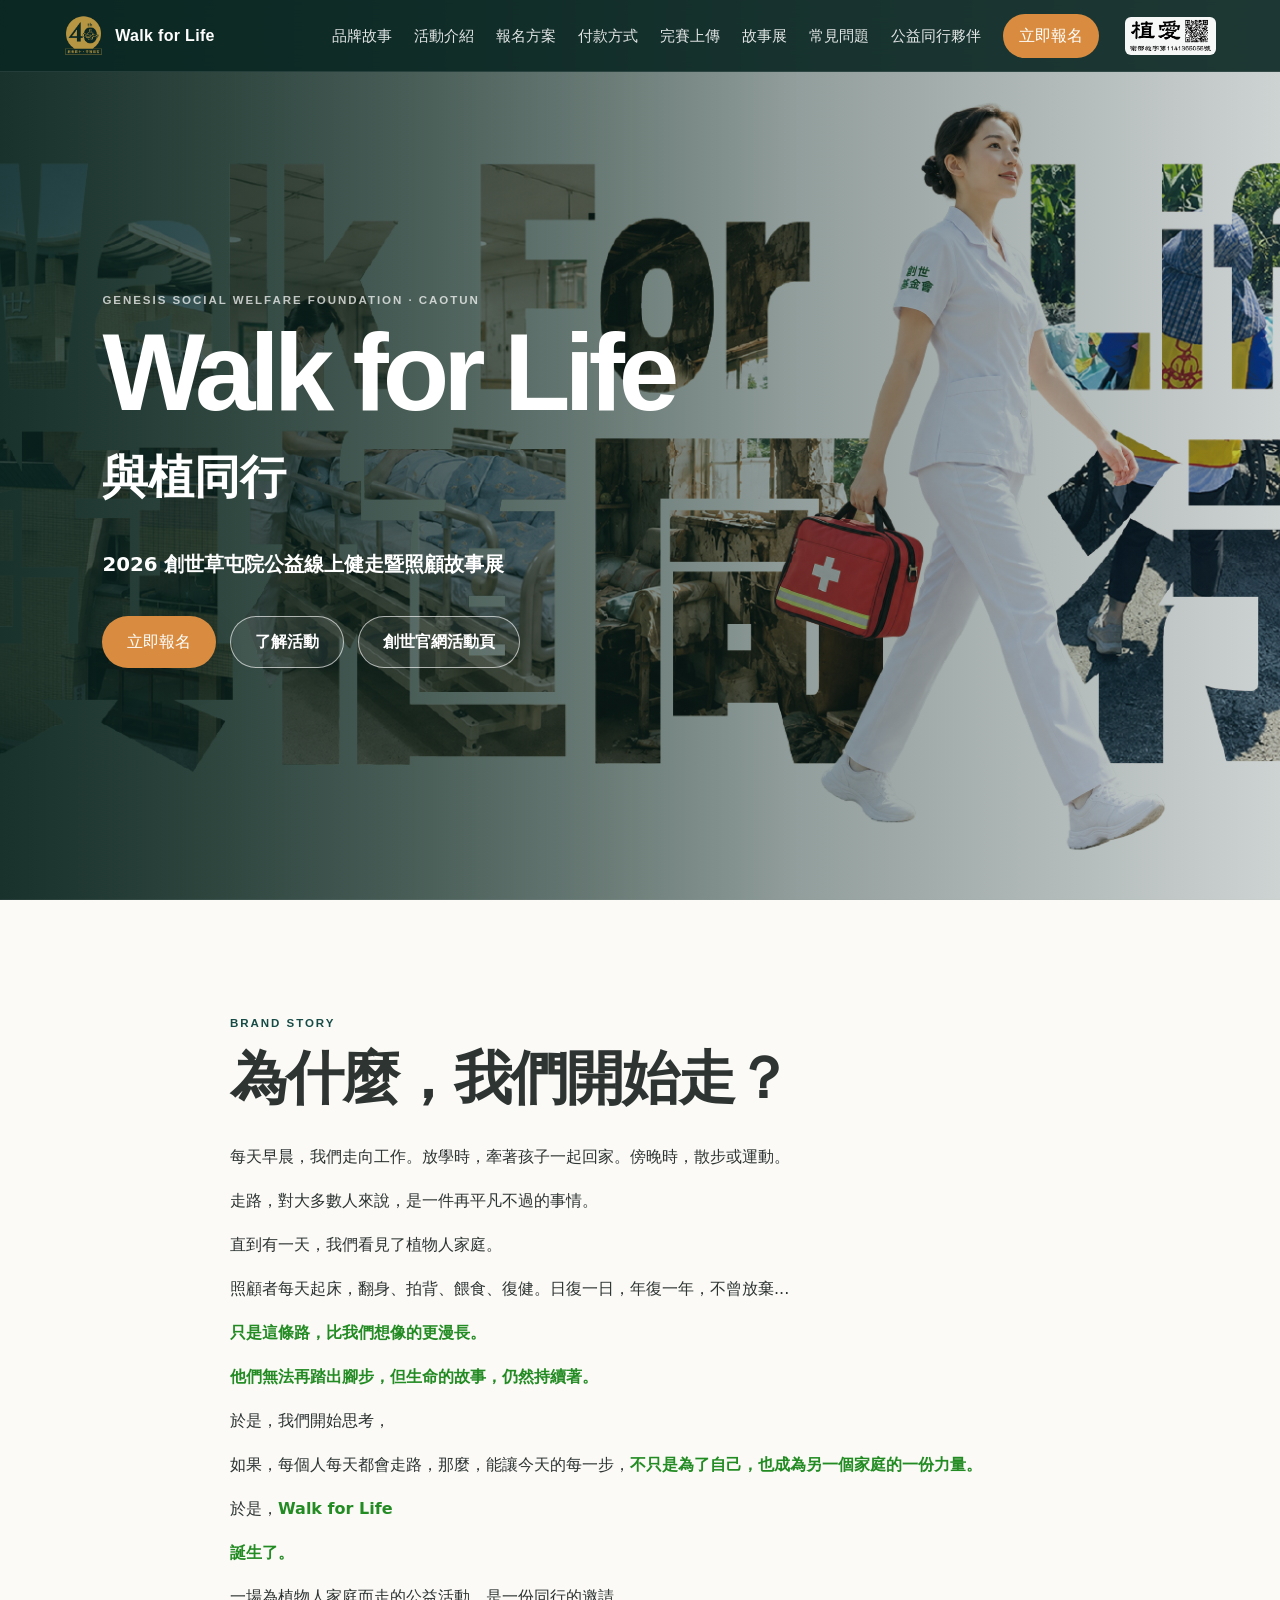
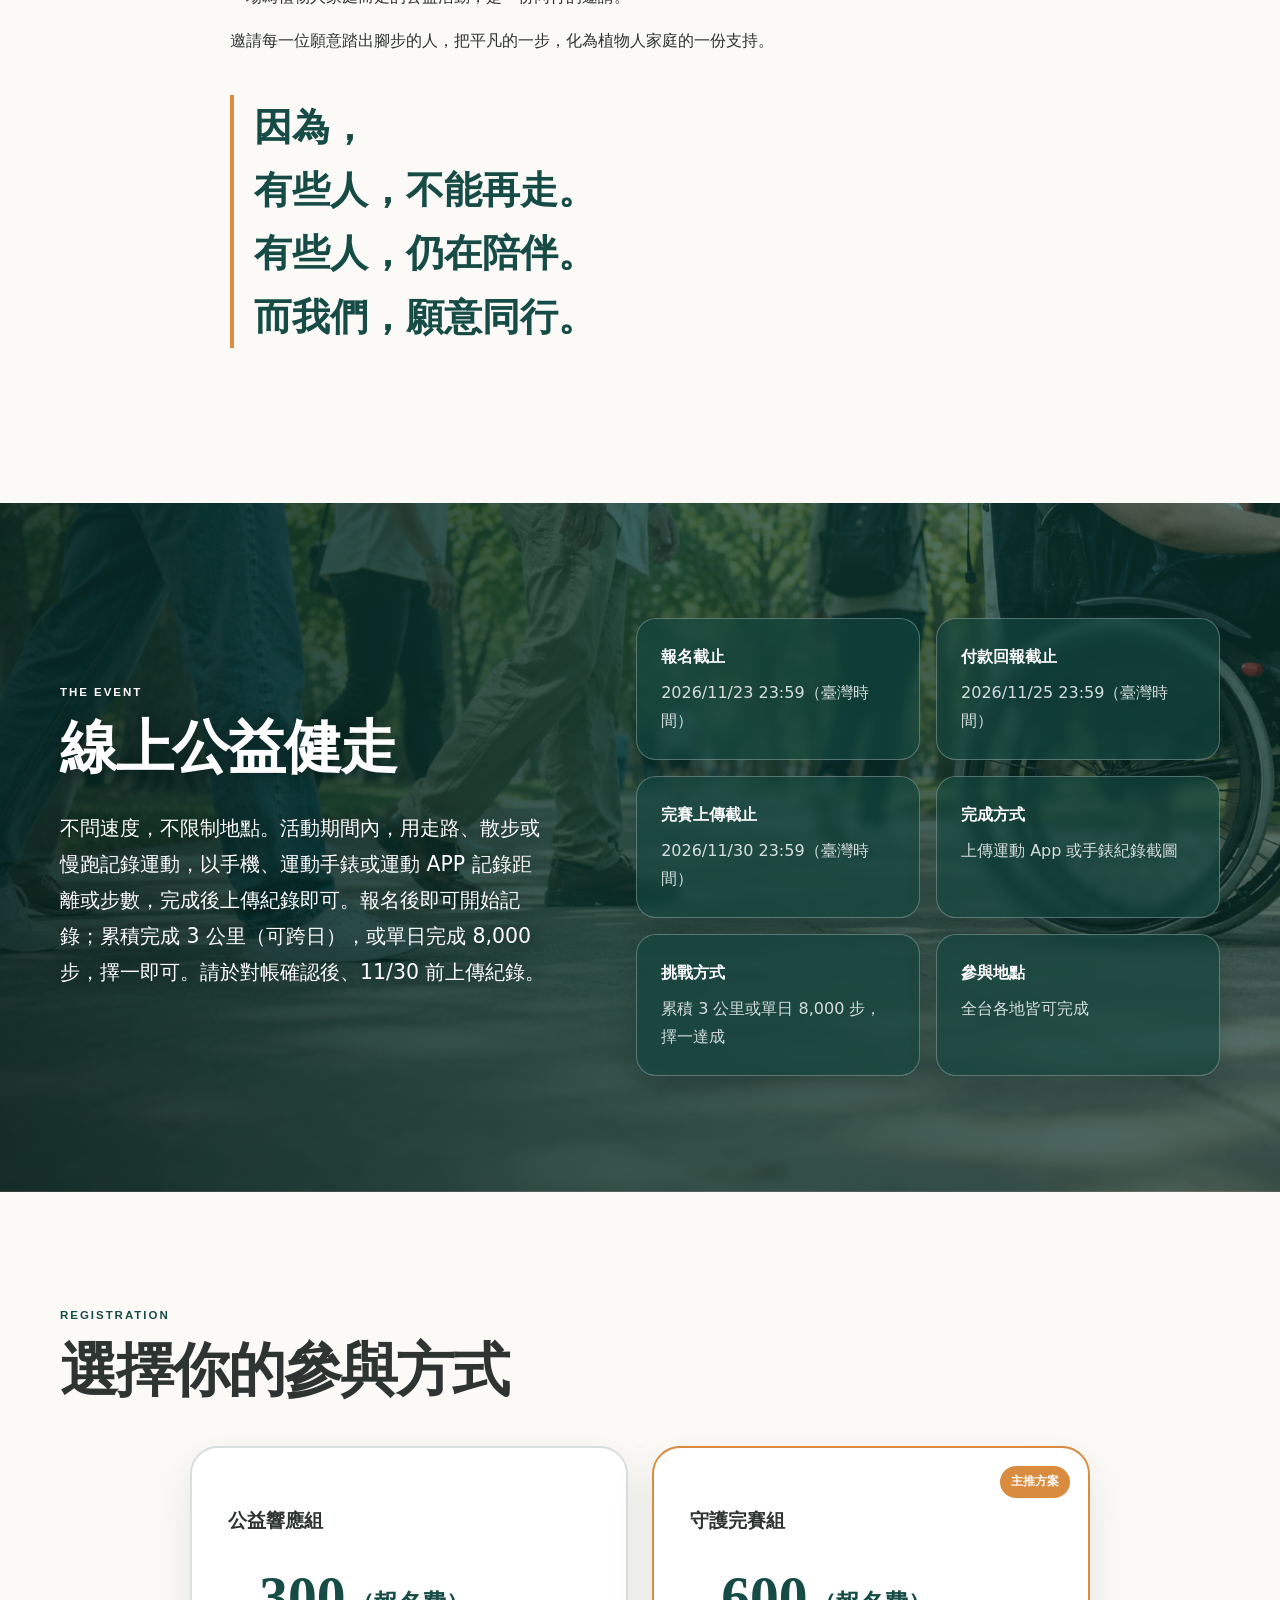
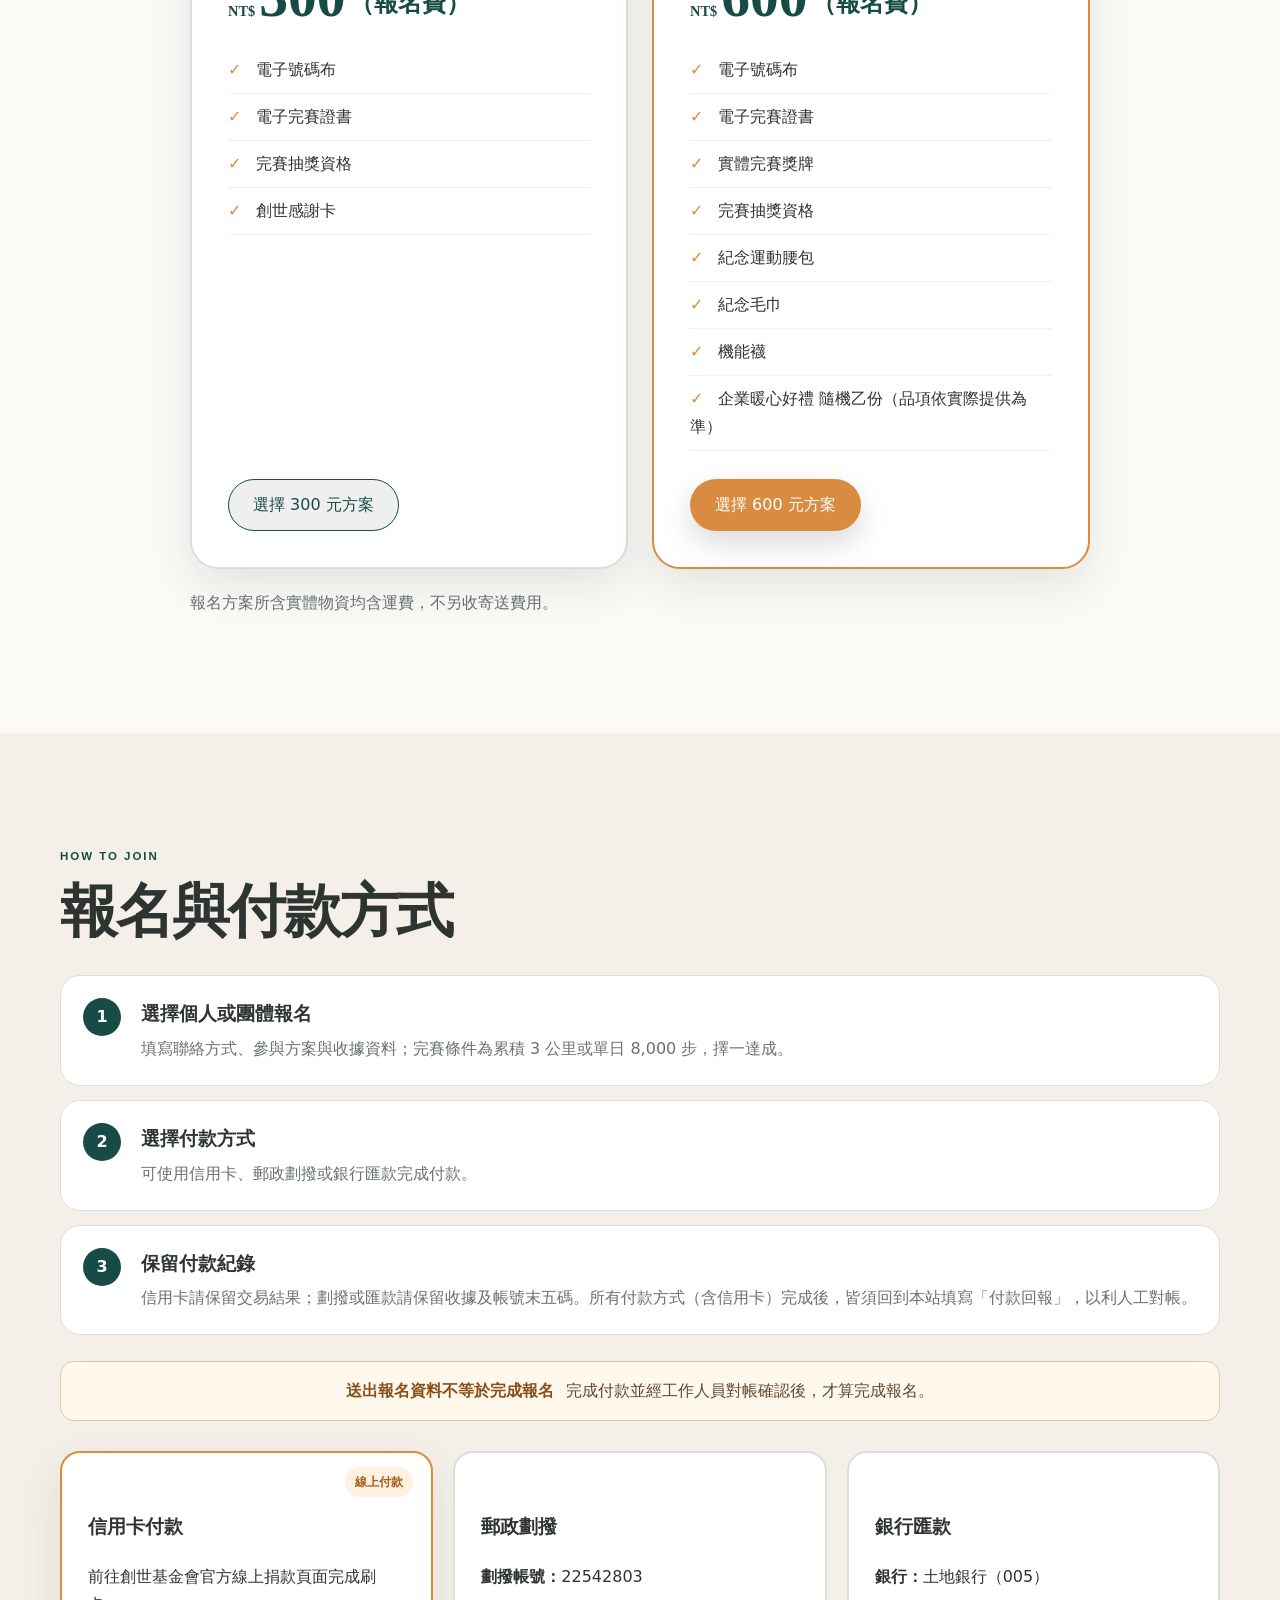
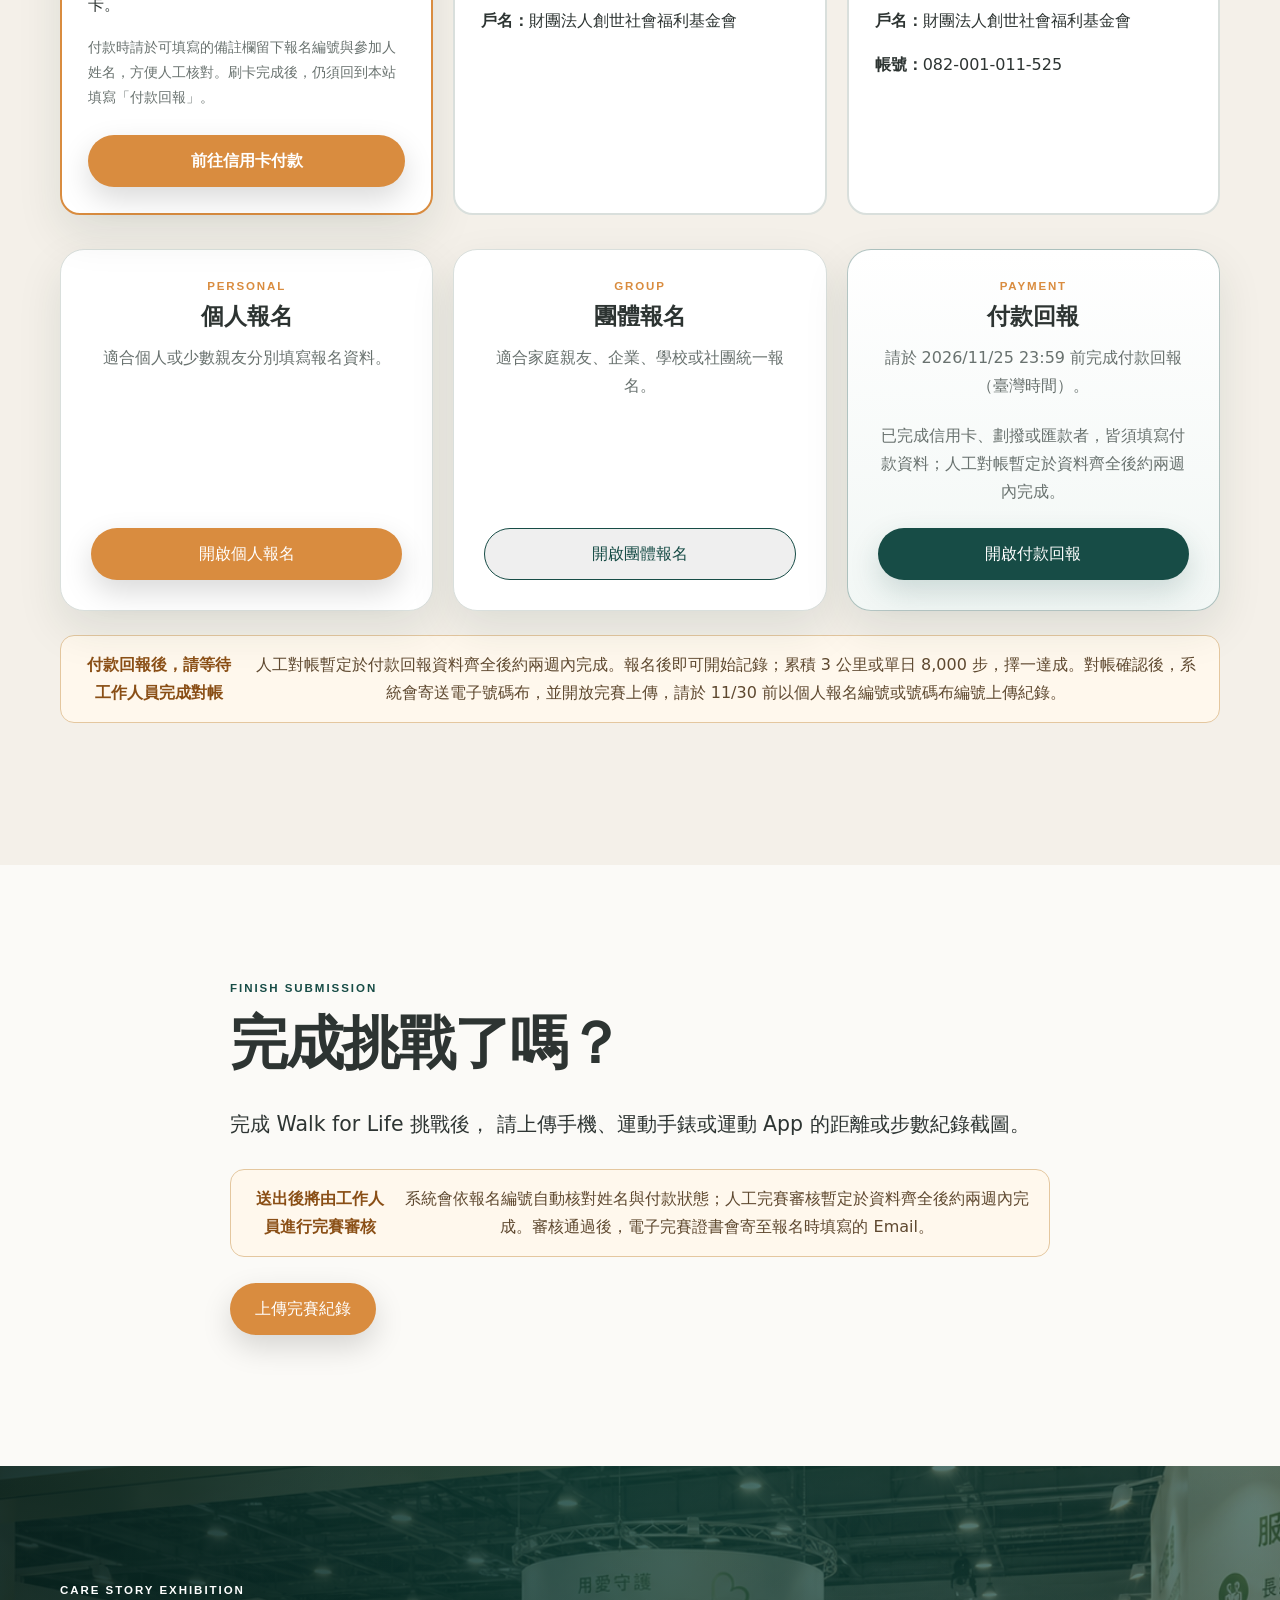
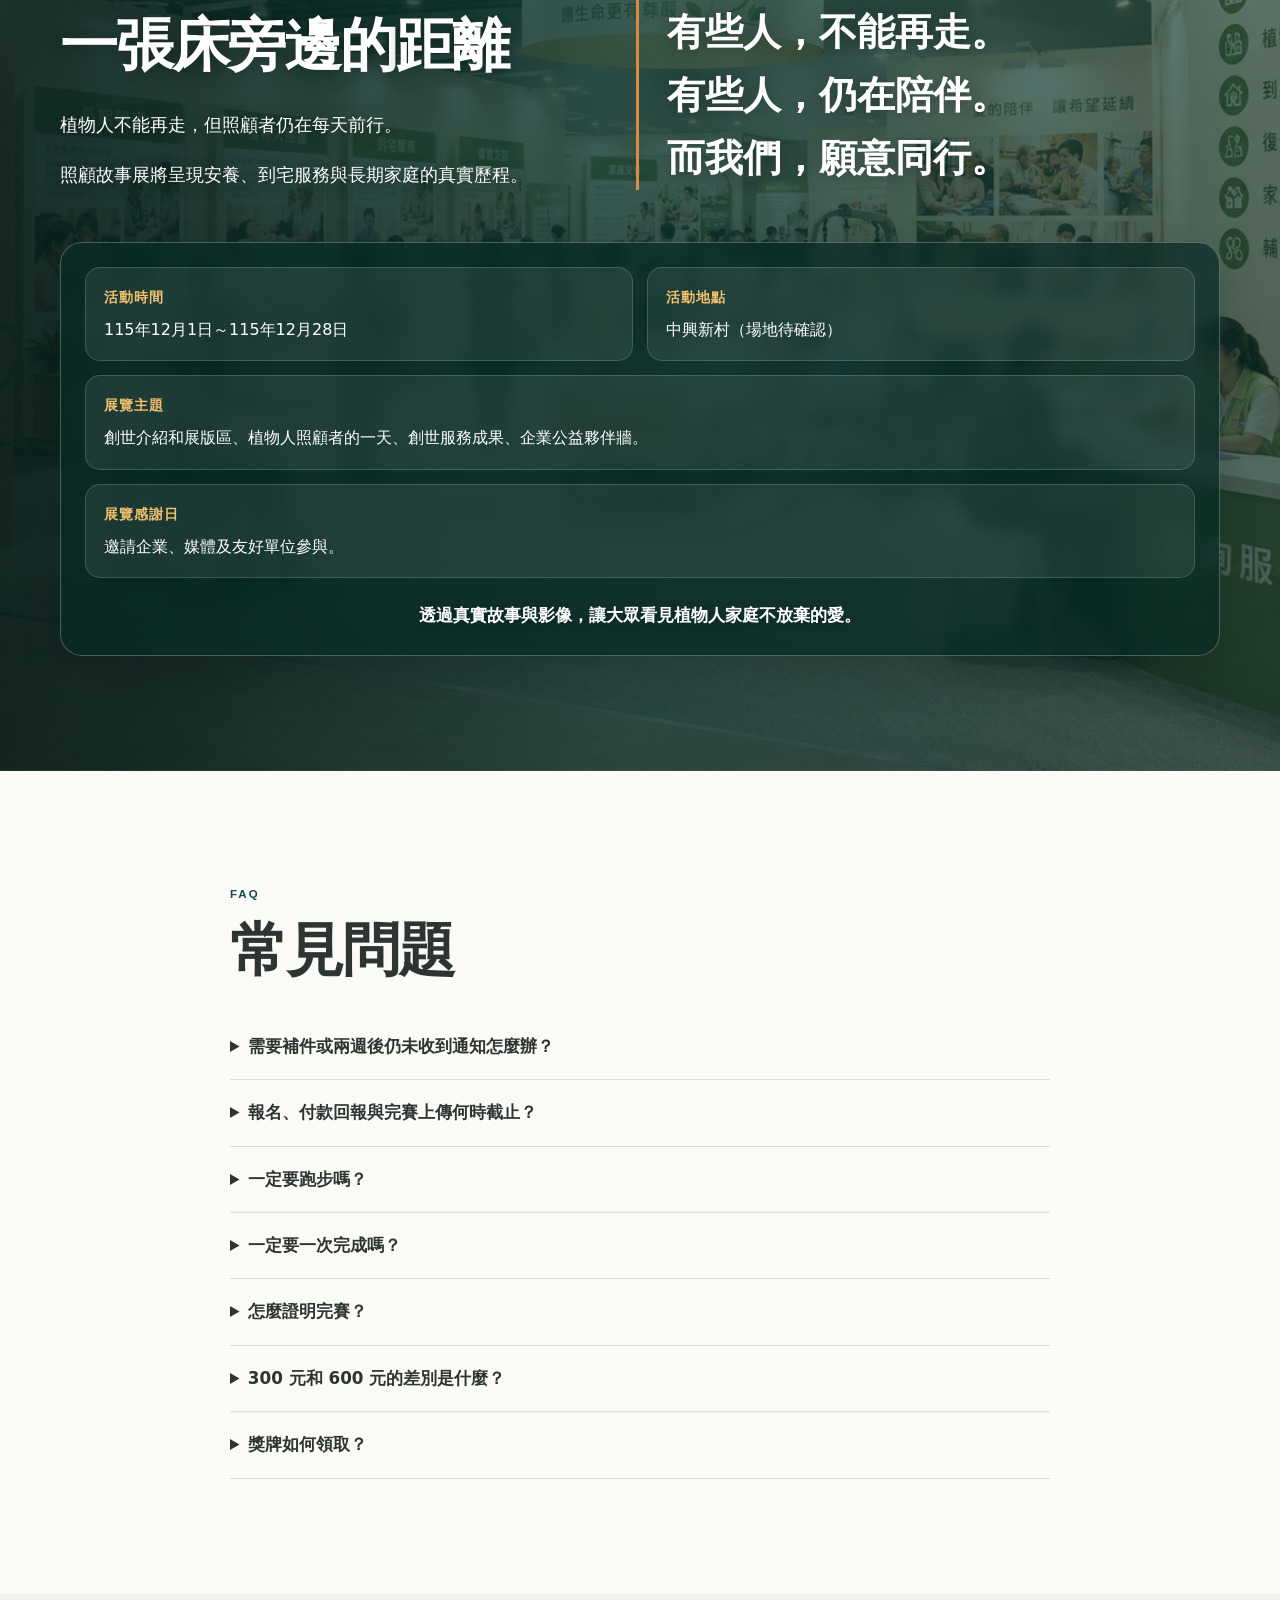
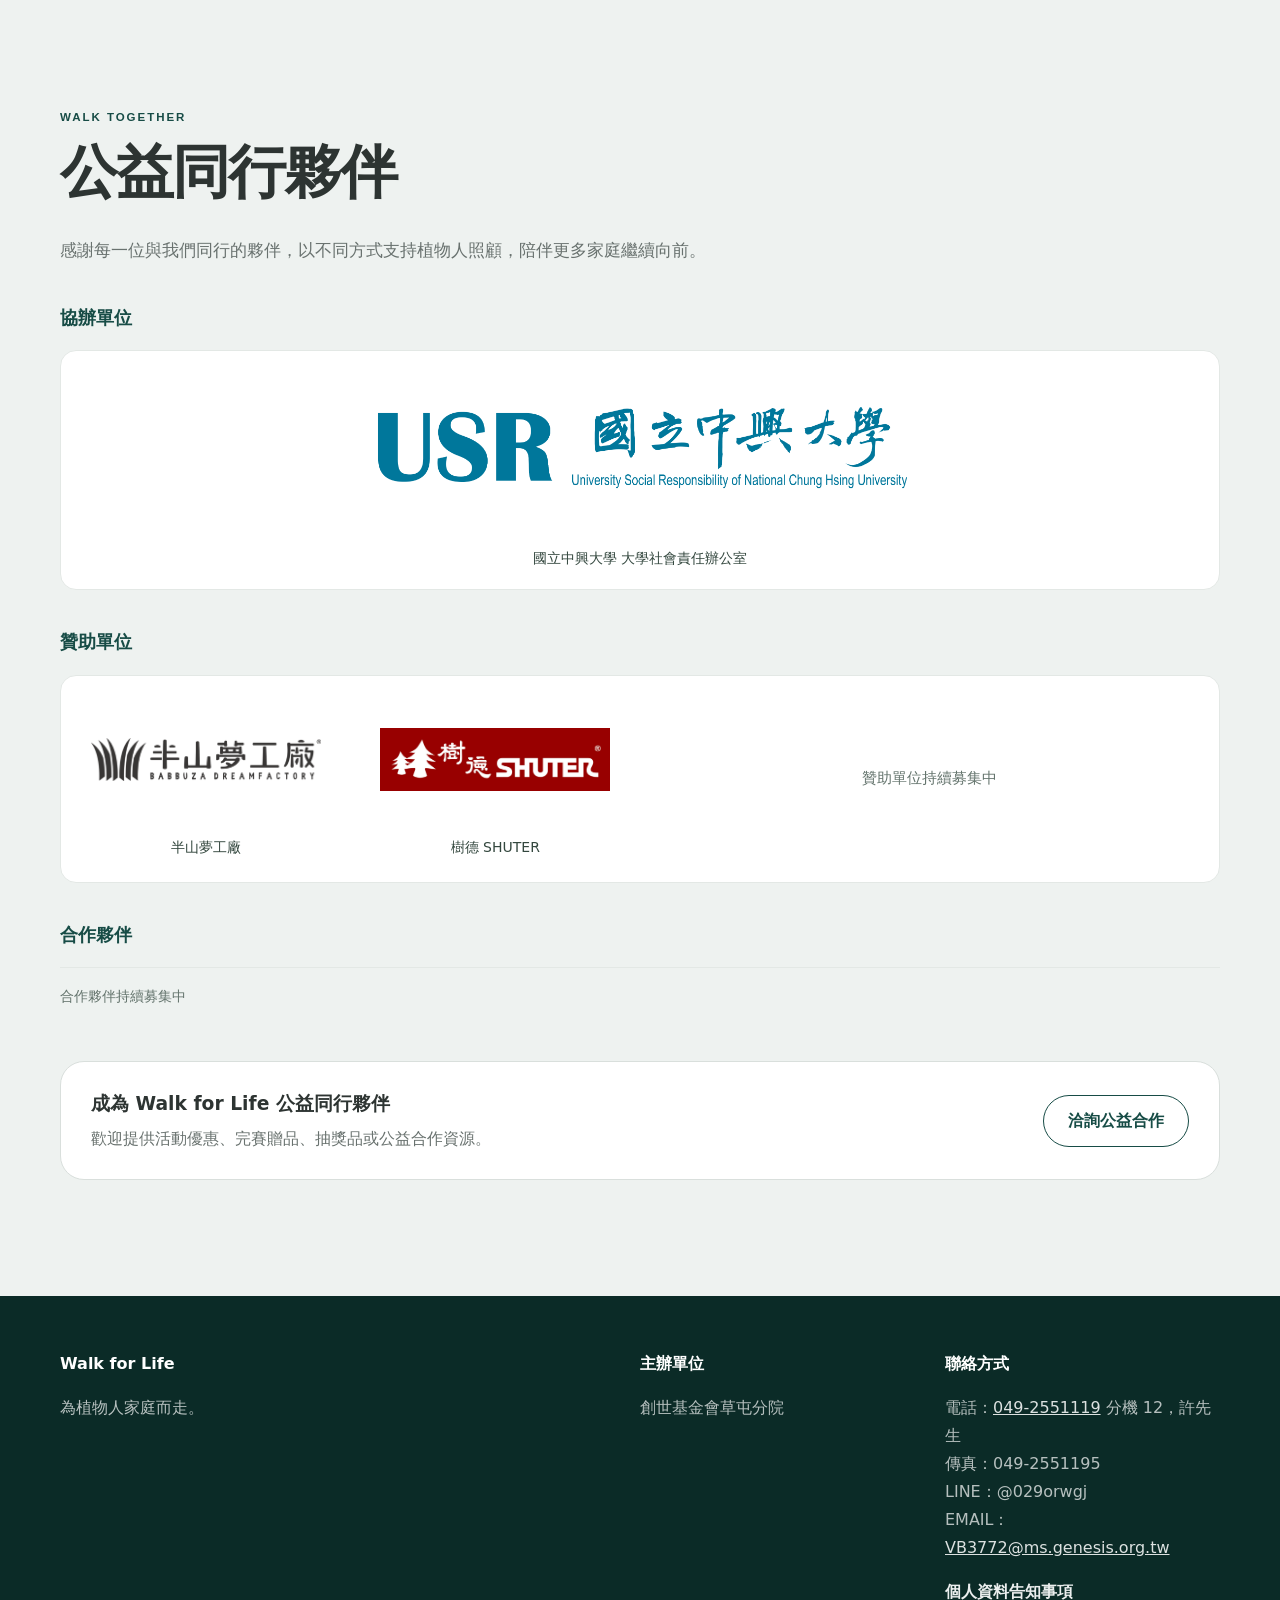
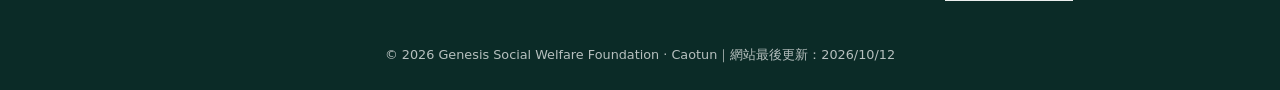
==== commit 73132404: "Add files via upload" ====
--- a/index.html
+++ b/index.html
@@ -525,7 +525,14 @@
         <p class="partners-intro">感謝每一位與我們同行的夥伴，以不同方式支持植物人照顧，陪伴更多家庭繼續向前。</p>
         <div class="wfl-partner-group">
           <h3>協辦單位</h3>
-          <div class="wfl-partner-grid wfl-partner-grid--cohost"><p class="wfl-partner-empty">協辦單位持續募集中</p></div>
+          <div class="wfl-partner-grid wfl-partner-grid--cohost">
+            <figure class="wfl-partner-card">
+              <div class="wfl-partner-logos">
+                <img src="[data-uri]" alt="國立中興大學 大學社會責任辦公室" width="2047" height="422" loading="lazy" decoding="async">
+              </div>
+              <figcaption>國立中興大學 大學社會責任辦公室</figcaption>
+            </figure>
+          </div>
         </div>
         <div class="wfl-partner-group">
           <h3>贊助單位</h3>
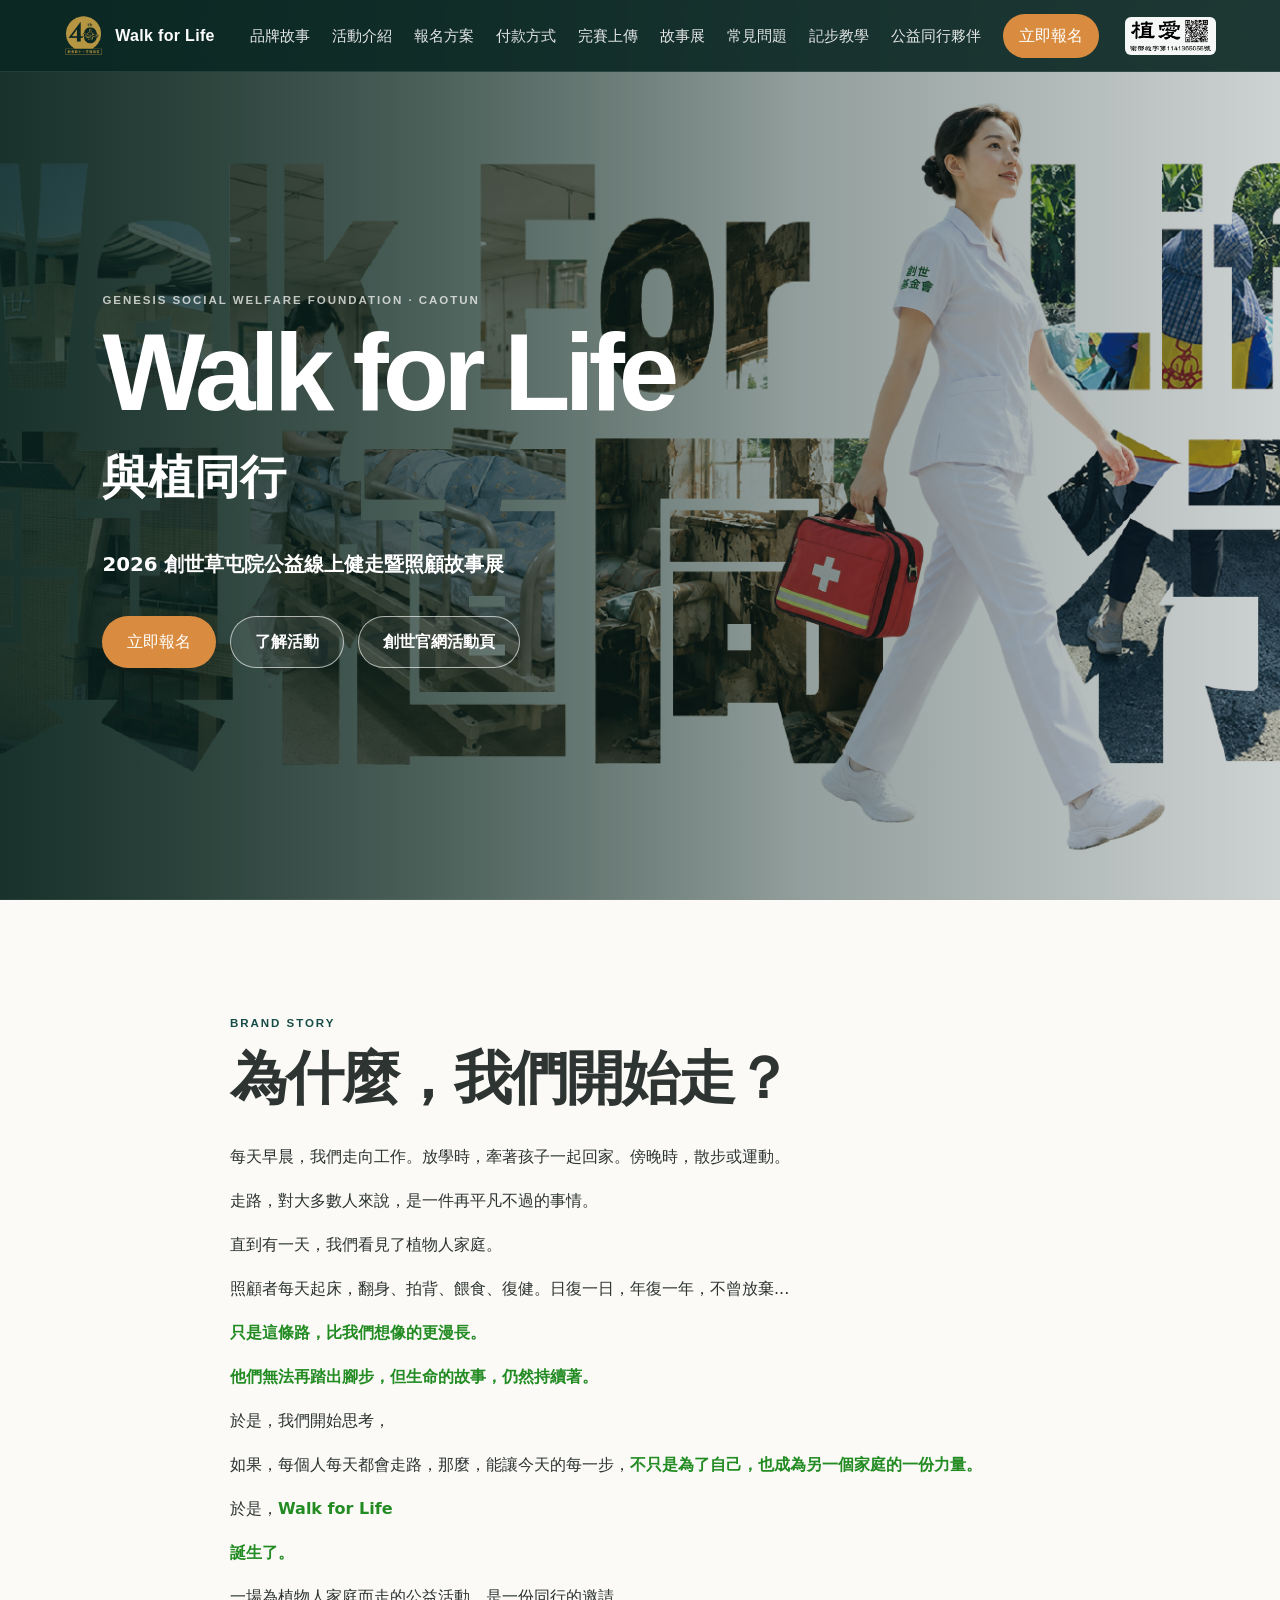
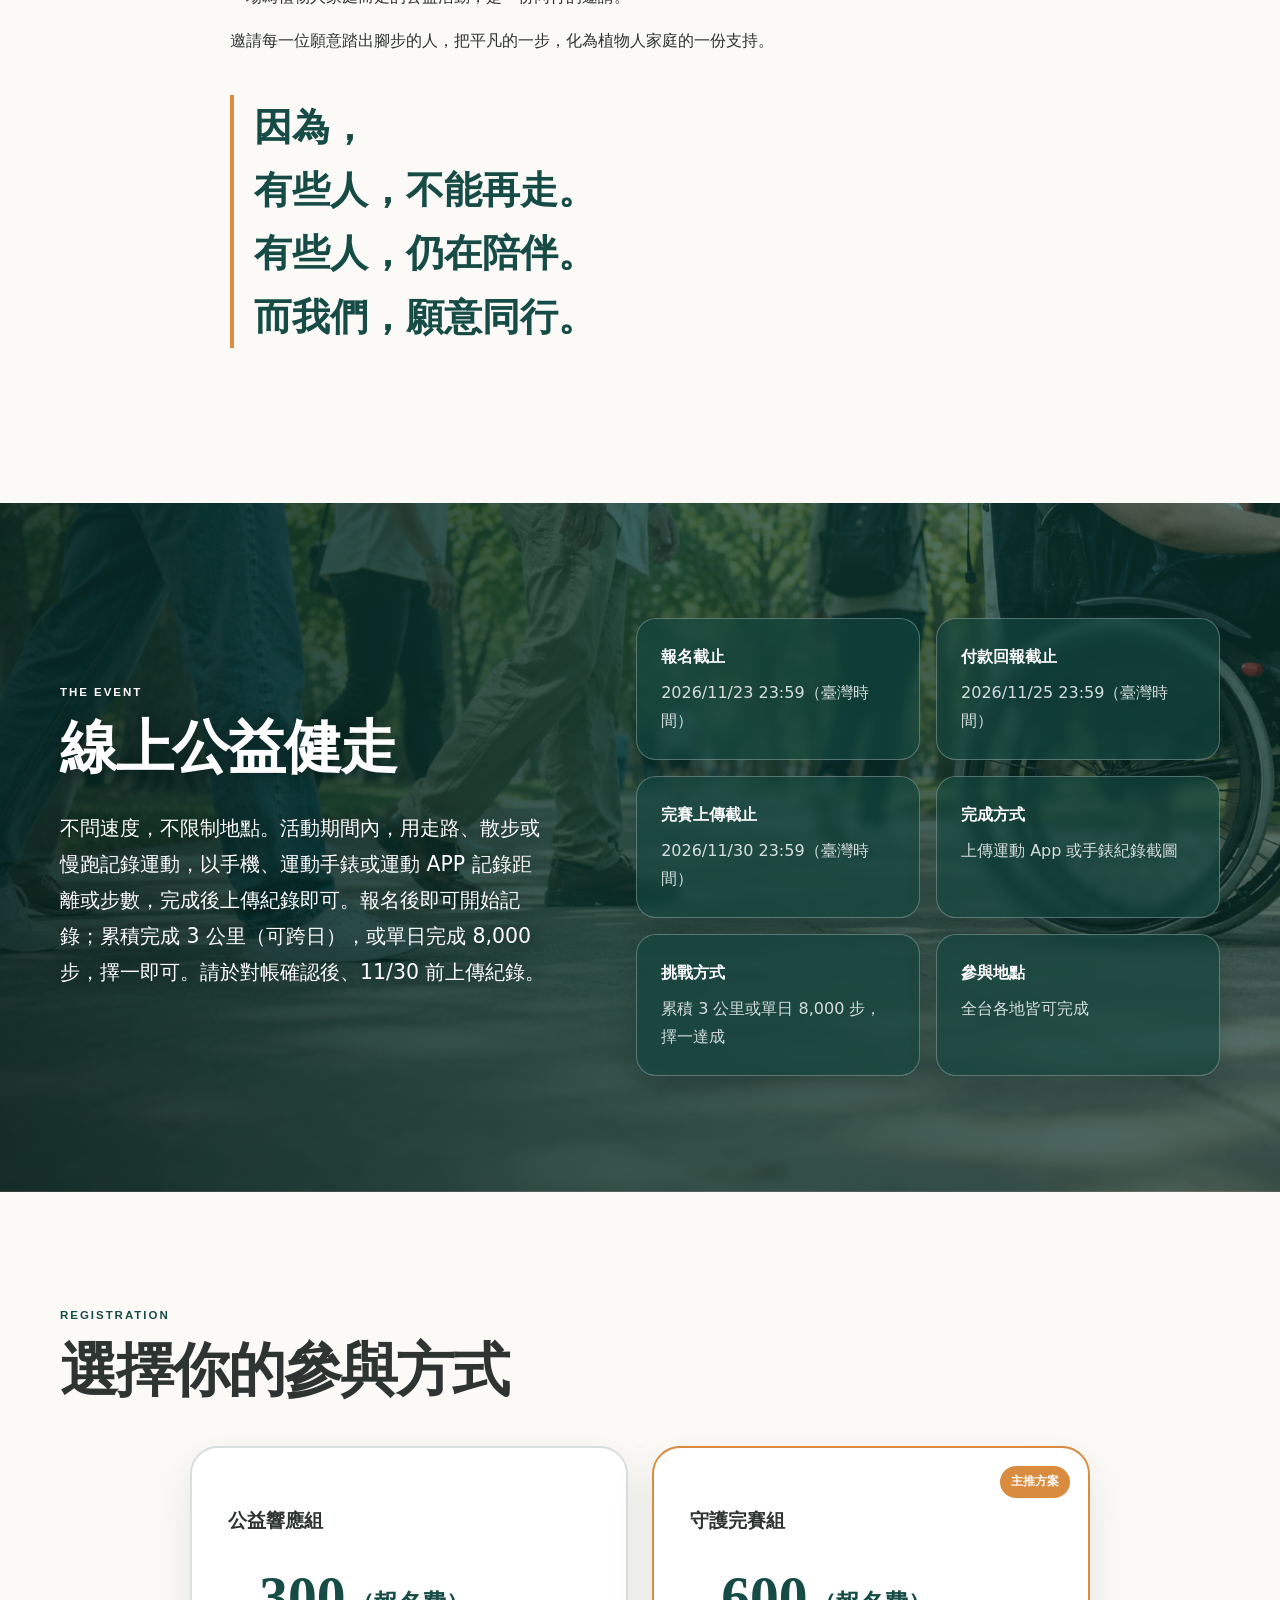
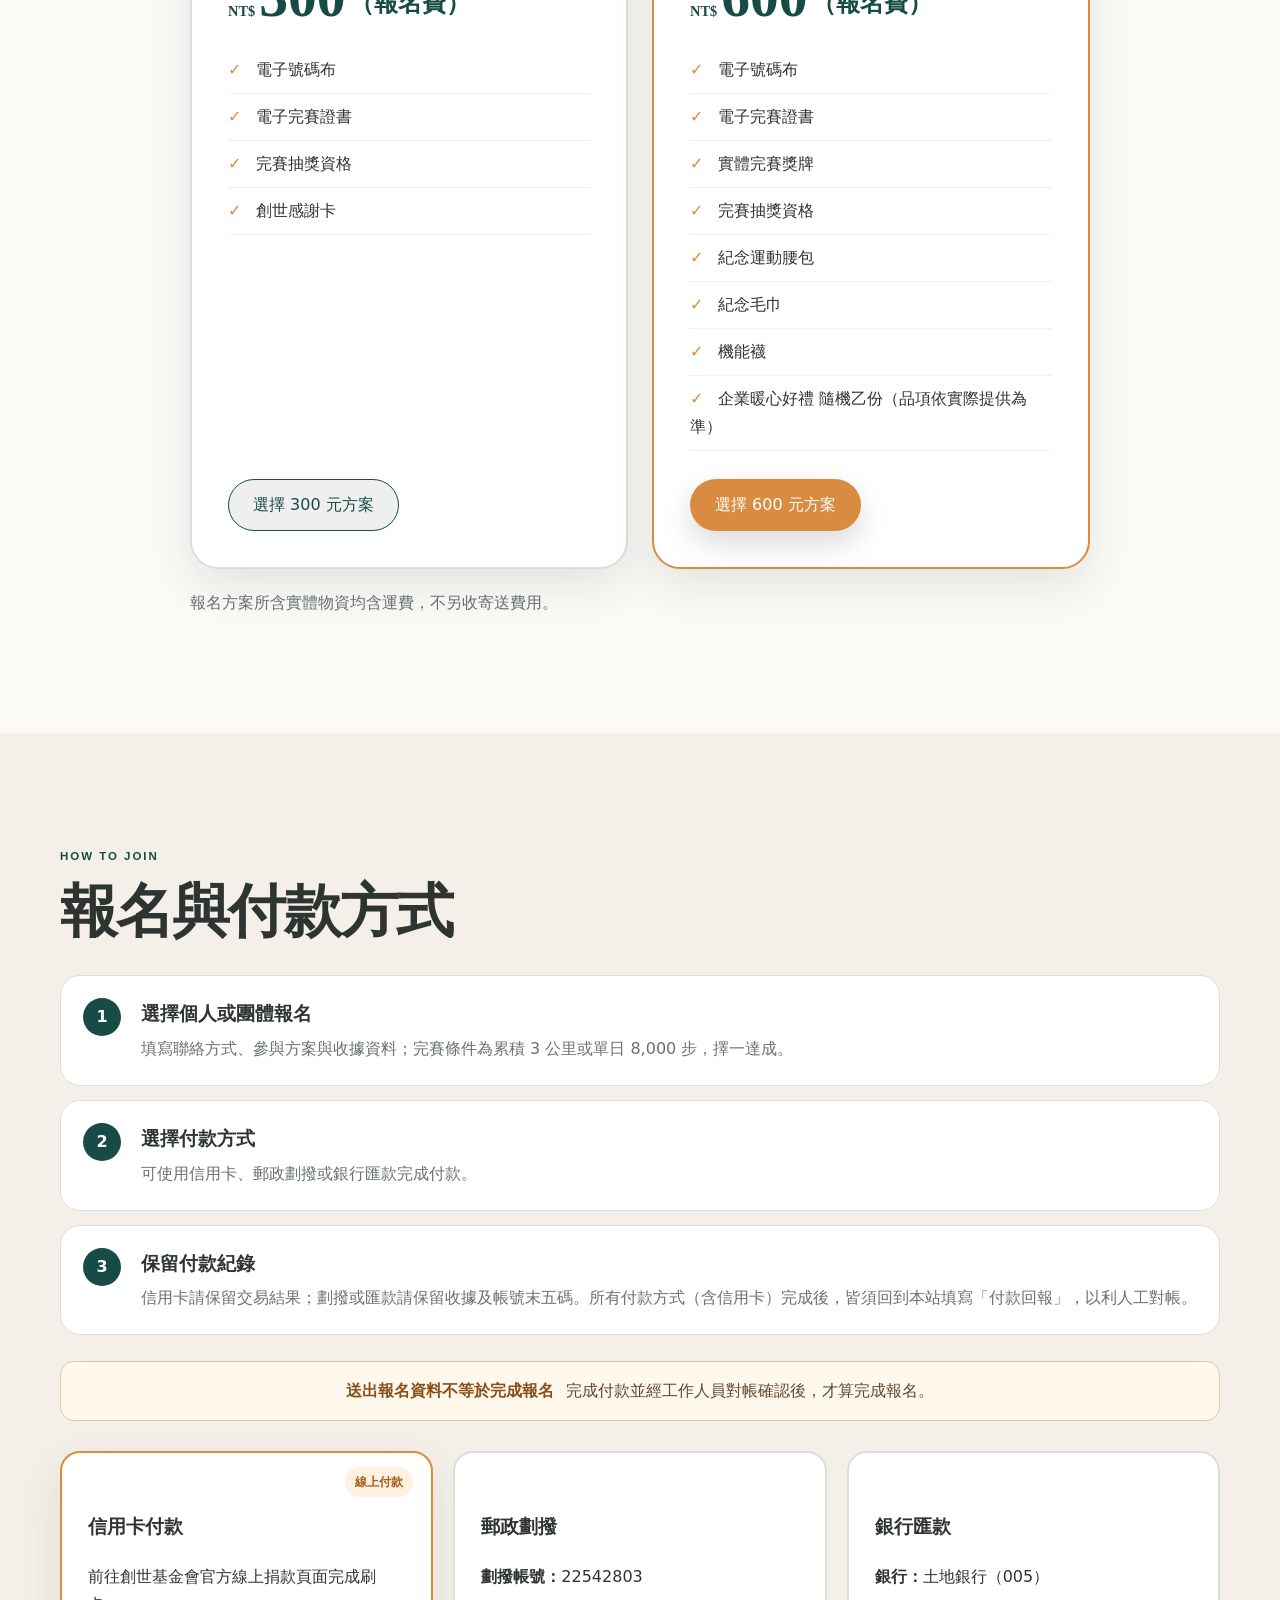
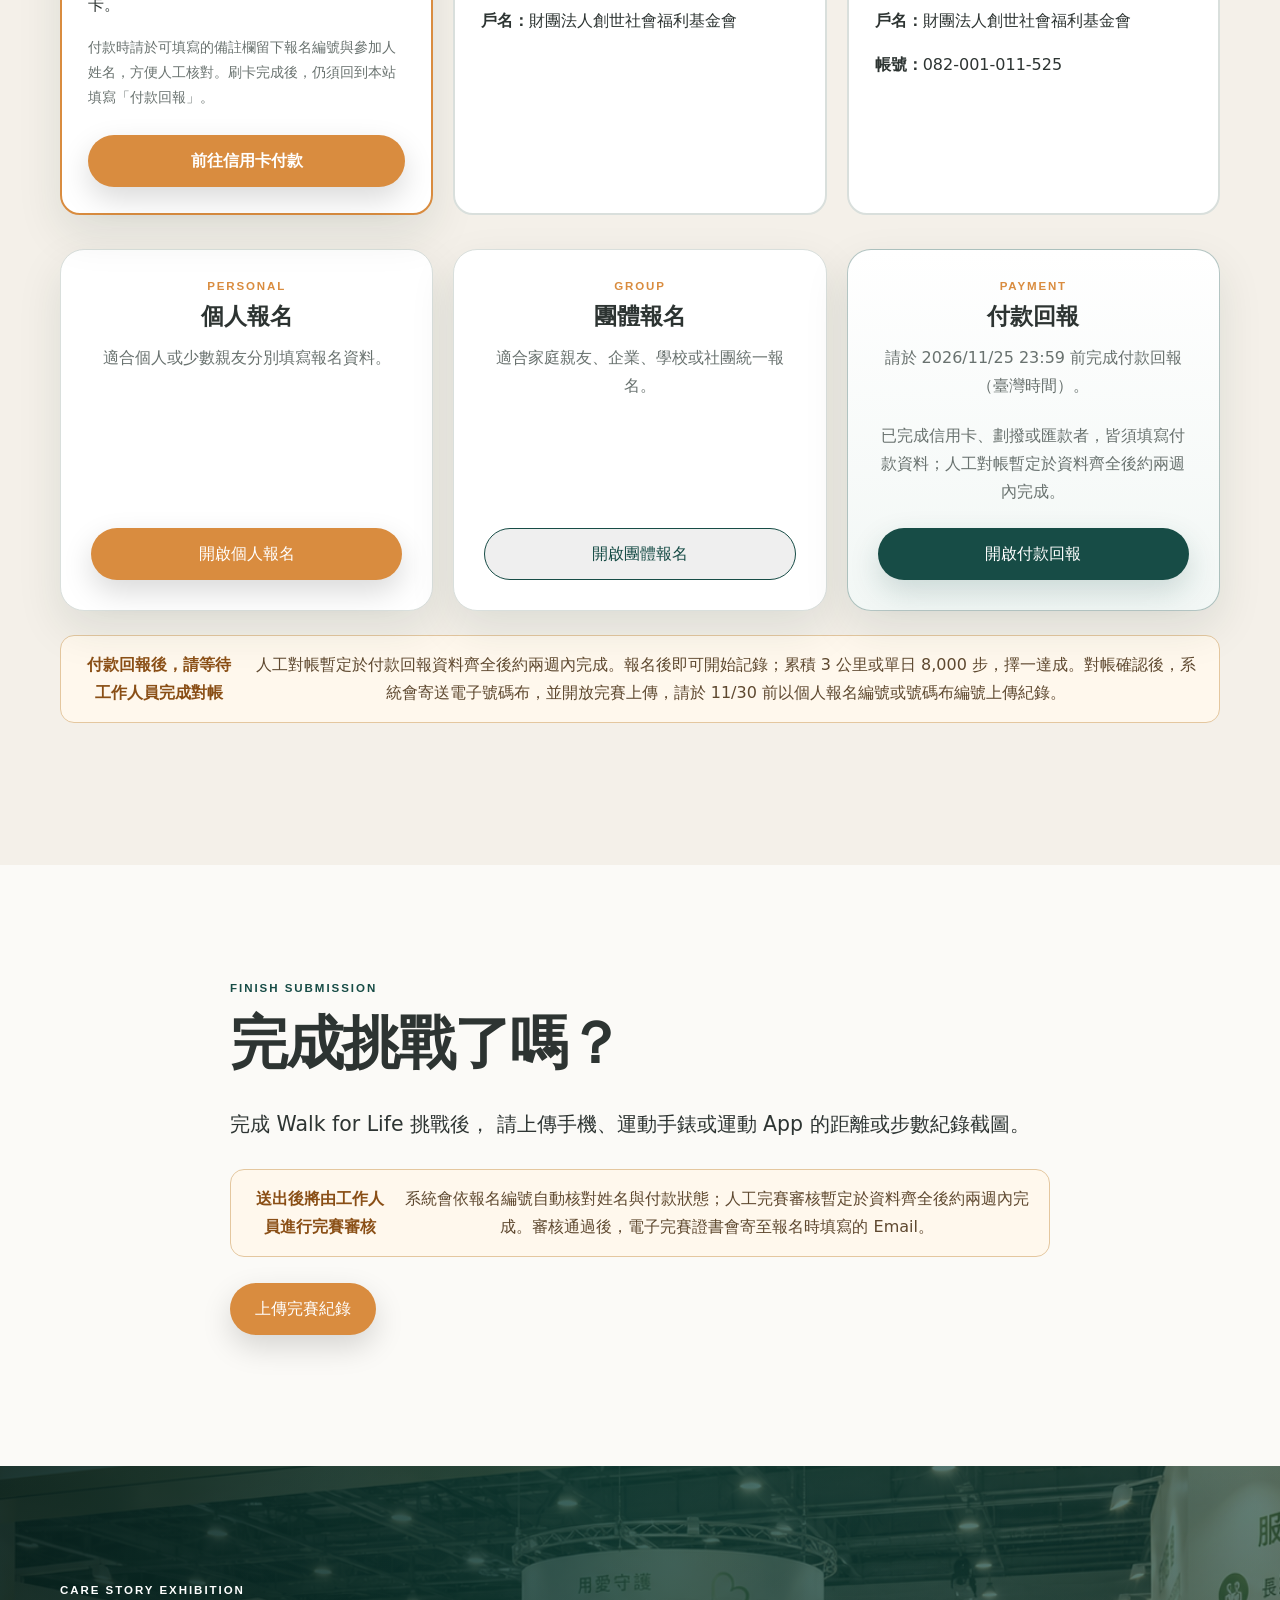
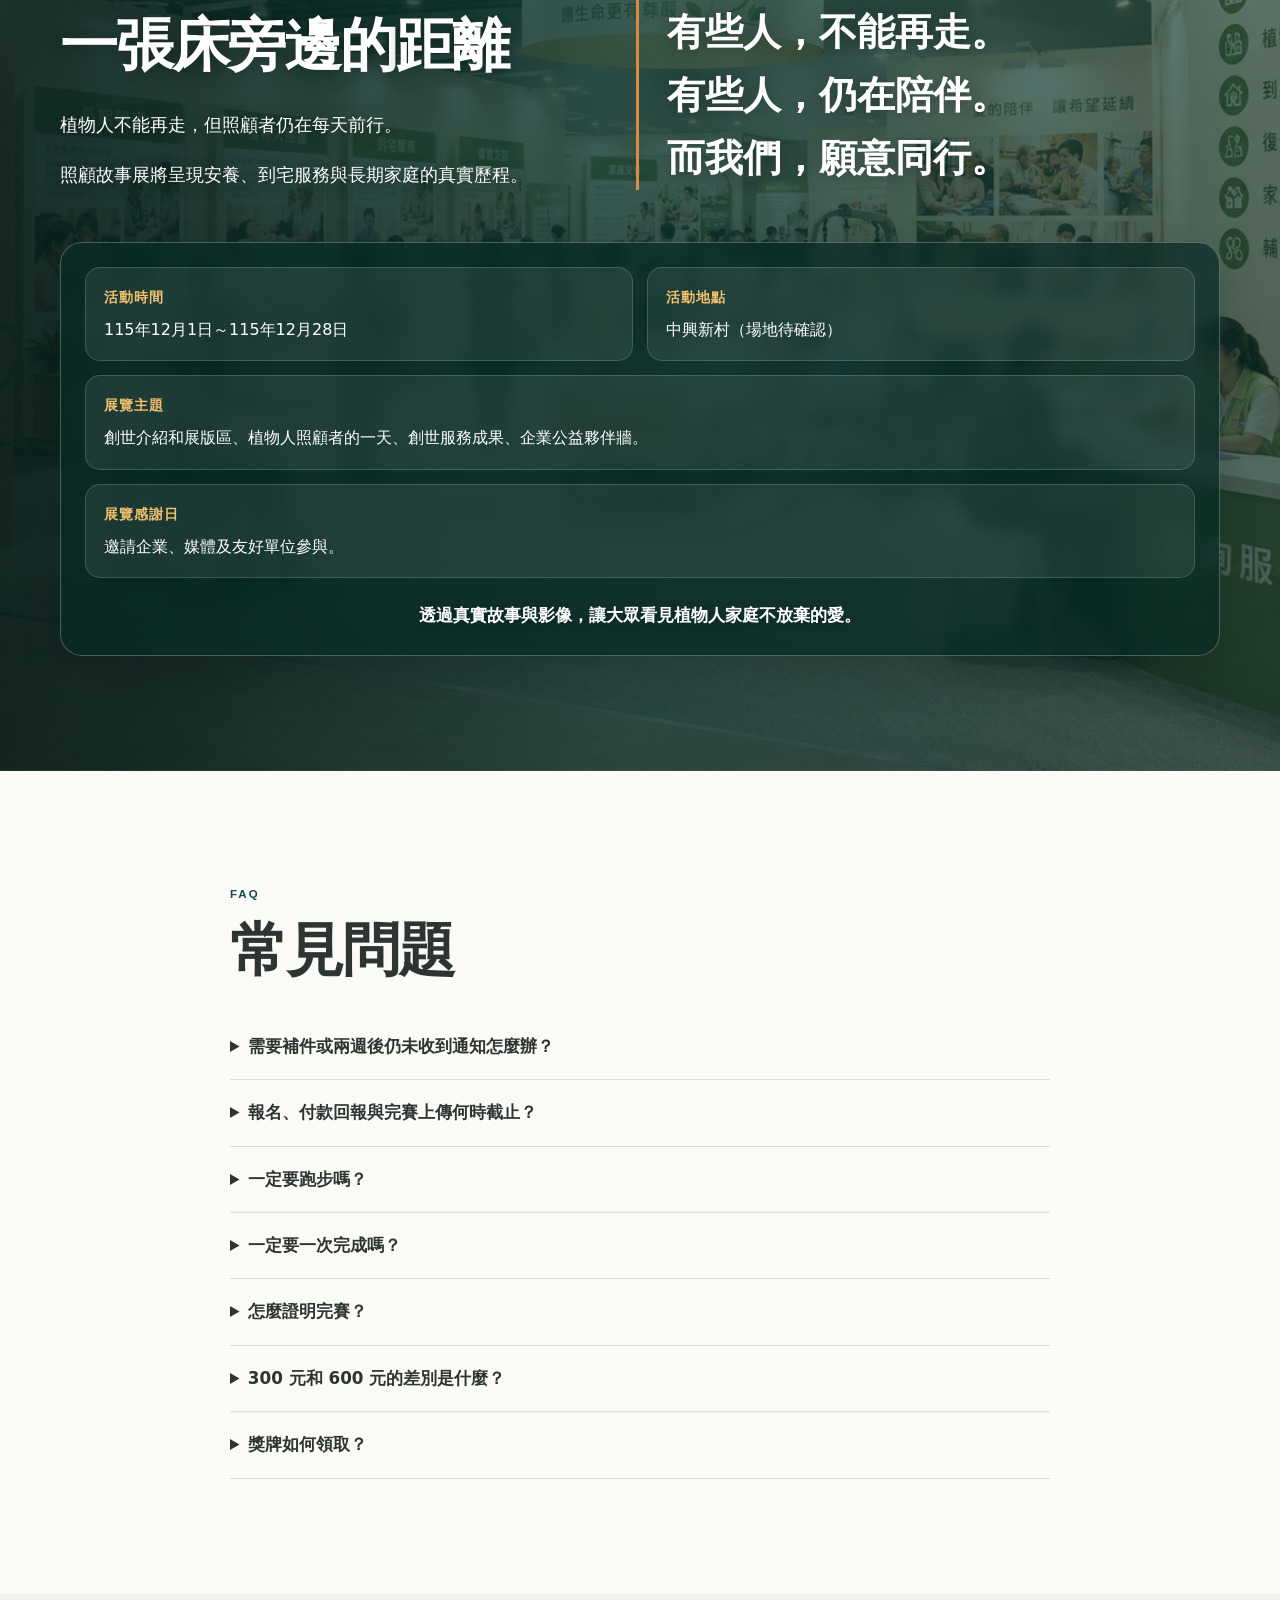
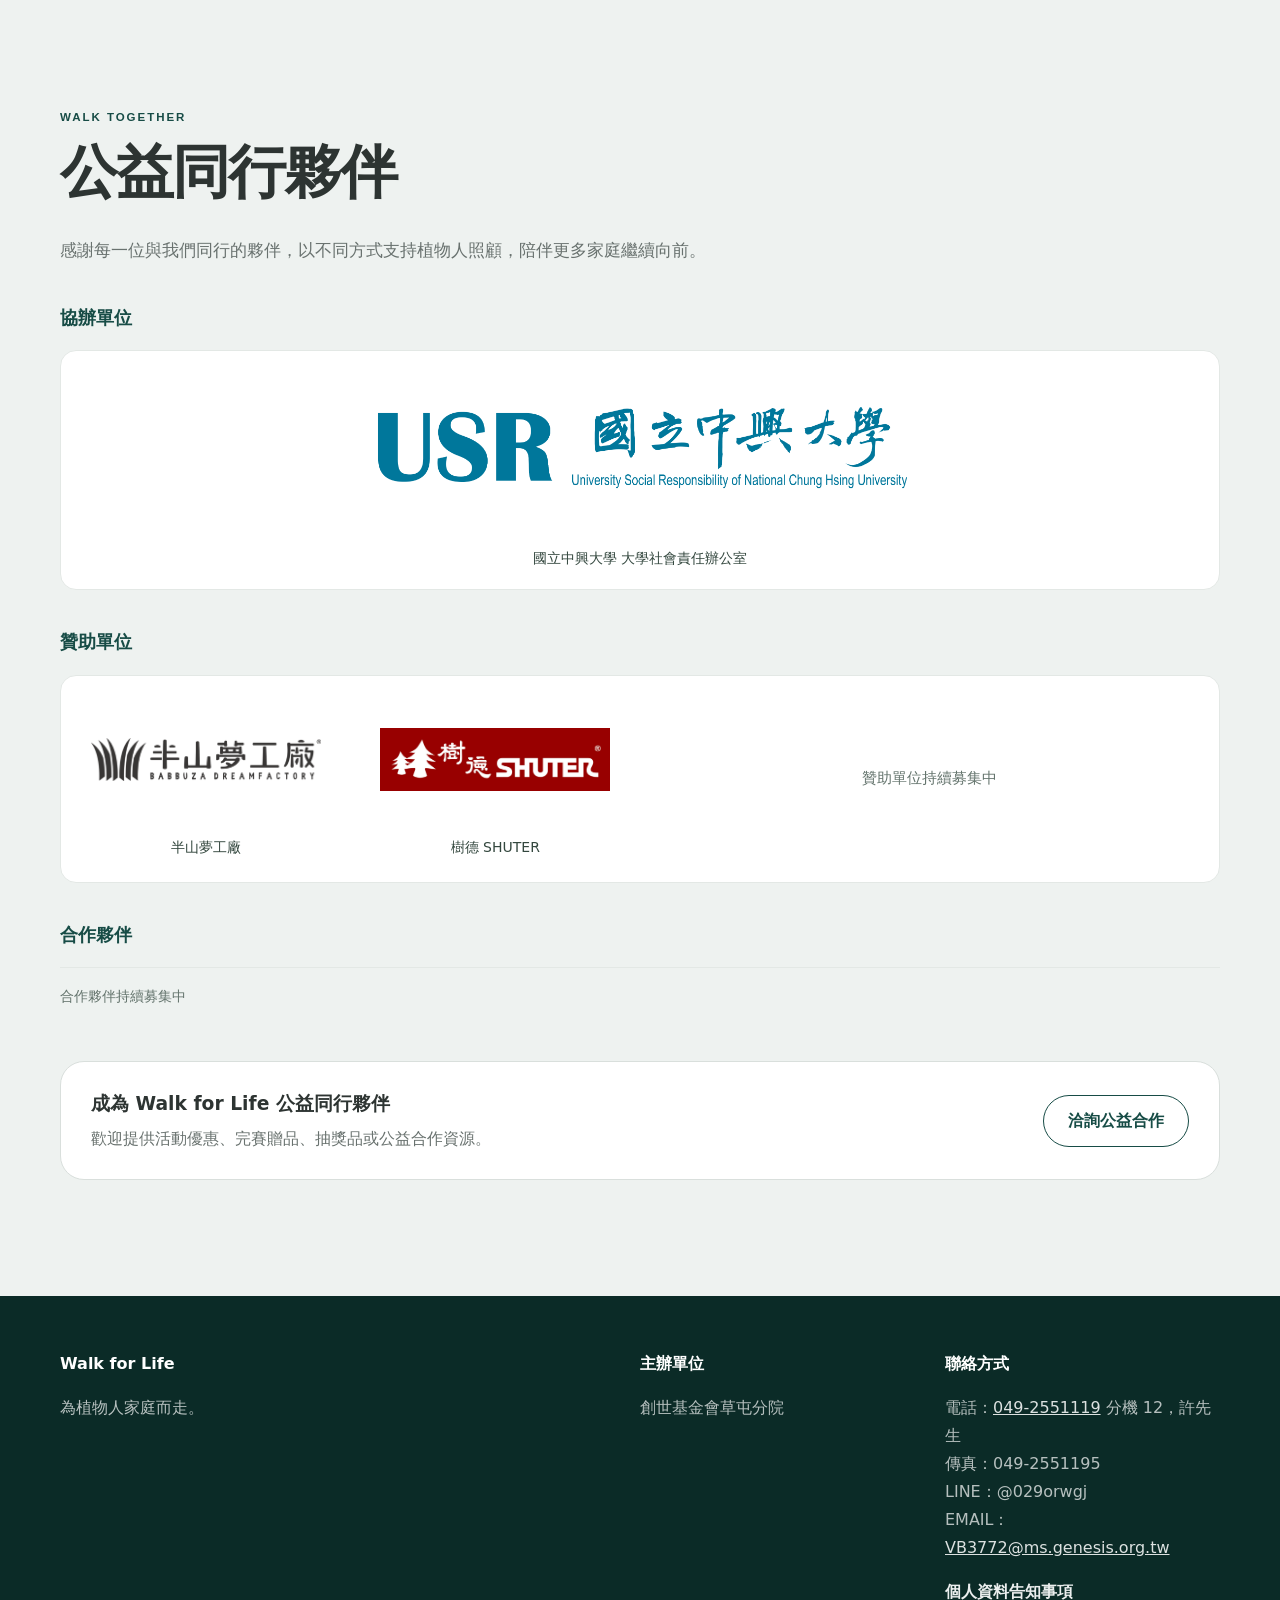
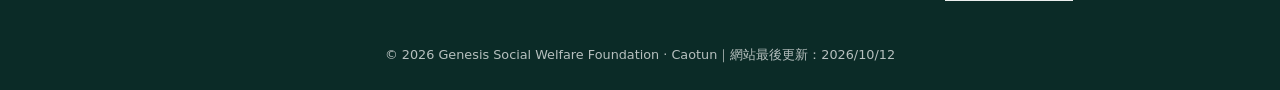
==== commit 05e6710b: "Add files via upload" ====
--- a/index.html
+++ b/index.html
@@ -246,6 +246,7 @@
 #partners .wfl-sponsor-recruit{min-height:72px;padding:16px 12px;border-top:1px solid #edf0ee;font-size:14px}
 }
 </style>
+<style>#payment-reference-field[hidden]{display:none!important}</style>
 </head>
 <body>
   <header class="site-header">
@@ -259,6 +260,7 @@
       <a href="#finish">完賽上傳</a>
       <a href="#exhibition">故事展</a>
       <a href="#faq">常見問題</a>
+      <a href="step-guide.html" target="_blank" rel="noopener">記步教學</a>
       <a href="#partners">公益同行夥伴</a>
       <button type="button" class="nav-cta nav-button" data-open-form="personal">立即報名</button>
     </nav>
@@ -706,16 +708,19 @@
 
         <form id="payment-form" class="native-form" data-form-type="payment" hidden>
           <p class="review-timing-note">信用卡付款後也須填寫本表；人工對帳暫定於資料齊全後約兩週內完成。</p>
-          <div class="form-intro"><h3>付款回報</h3><p>請於 2026/11/25 23:59 前完成付款回報（臺灣時間）。</p><p>請輸入報名後收到的個人或團體編號，每次回報一組編號。</p></div>
+          <div class="form-intro"><h3>付款回報</h3><p>請於 2026/11/25 23:59 前完成付款回報（臺灣時間）。</p><p>找不到編號也沒關係，填報名姓名即可；團體請填團體編號或團體名稱。</p></div>
           <div class="field-grid two-col">
-            <label class="field"><span>報名編號 *</span><input name="registrationId" required maxlength="16" pattern="(?:WFL26[0-9]{4,6}|WFLG[0-9]{3})" placeholder="WFL260001 或 WFLG001"></label>
-            <label class="field"><span>付款人姓名／匯款戶名 *</span><input name="payerName" required maxlength="50"></label>
+            <label class="field full"><span>報名編號或報名姓名／團體名稱（擇一）*</span><input name="registrationIdentity" required maxlength="100" placeholder="例如 WFL260001、王小明或團體名稱"><small>每次回報一筆報名；若為代付，這裡仍填原報名者。</small></label>
             <label class="field"><span>付款方式 *</span><select name="paymentMethod" required><option value="">請選擇</option><option>銀行轉帳</option><option>郵政劃撥</option><option>信用卡</option><option>現場繳費</option><option>其他</option></select></label>
-            <label class="field"><span>實際付款日期 *</span><input type="date" name="paymentDate" required></label>
-            <label class="field"><span>實際付款總金額 *</span><input type="number" min="1" max="10000000" name="amount" required></label>
-            <label class="field"><span>帳號末五碼／信用卡訂單編號</span><input name="referenceNumber" maxlength="50"></label>
-            <label class="field full"><span>聯絡電話 *</span><input name="phone" required maxlength="20" inputmode="tel" pattern="[0-9+()\- ]{7,20}"></label>
-          </div>
+            <label class="field"><span>實際付款日期 *</span><input type="date" name="paymentDate" required><small>預設今天；若不是今天付款，請修改日期。</small></label>
+            <label class="field"><span>實際付款總金額 *</span><input type="number" min="1" max="10000000" step="1" name="amount" required><small>請確認實際付款金額，團體請填總額。</small></label>
+            <label class="field" id="payment-reference-field" hidden><span id="payment-reference-label">核對編號</span><input name="referenceNumber" maxlength="50" disabled></label>
+            <label class="field full"><span>實際付款人姓名／匯款戶名（選填）</span><input name="payerName" maxlength="100" placeholder="與報名者不同、團體付款或代付時請填寫"><small>信用卡請填官網捐款人姓名；同名可留空。</small></label>
+          </div>
+          <details style="margin:16px 0"><summary>補充說明或聯絡電話（選填）</summary><div class="field-grid two-col">
+            <label class="field"><span>聯絡電話</span><input name="phone" maxlength="20" inputmode="tel" pattern="[0-9+()\- ]{7,20}" placeholder="同名或需要聯繫時可提供"></label>
+            <label class="field full"><span>補充說明</span><textarea name="note" maxlength="500" rows="2" placeholder="合併付款或其他需要協助的事項"></textarea></label>
+          </div></details>
           <label class="hp-field" aria-hidden="true">請勿填寫<input name="website" tabindex="-1" autocomplete="off"></label>
           <button class="btn btn-primary submit-button" type="submit">送出付款回報</button>
         </form>
@@ -783,6 +788,7 @@
 
 
       <form id="finish-form">
+<p style="padding:14px;background:#edf3ef;border-radius:10px">不知道如何查看步數或截圖？<a href="step-guide.html" target="_blank" rel="noopener" style="text-decoration:underline;color:#174c46;font-weight:bold">開啟手機記步教學 ↗</a>（另開分頁，保留目前填寫內容）</p>
 <p id="finish-file-status" role="status" aria-live="polite">尚未選擇截圖</p>
 <p>請於 2026/11/30 23:59 前送出完賽紀錄（臺灣時間）。</p>
 
@@ -993,5 +999,6 @@
 
 <script src="finish-v4.js?v=20261012"></script>
 <script src="wfl-update-v3.js"></script>
+<script src="payment-simple-v1.js?v=20261022"></script>
 </body>
 </html>
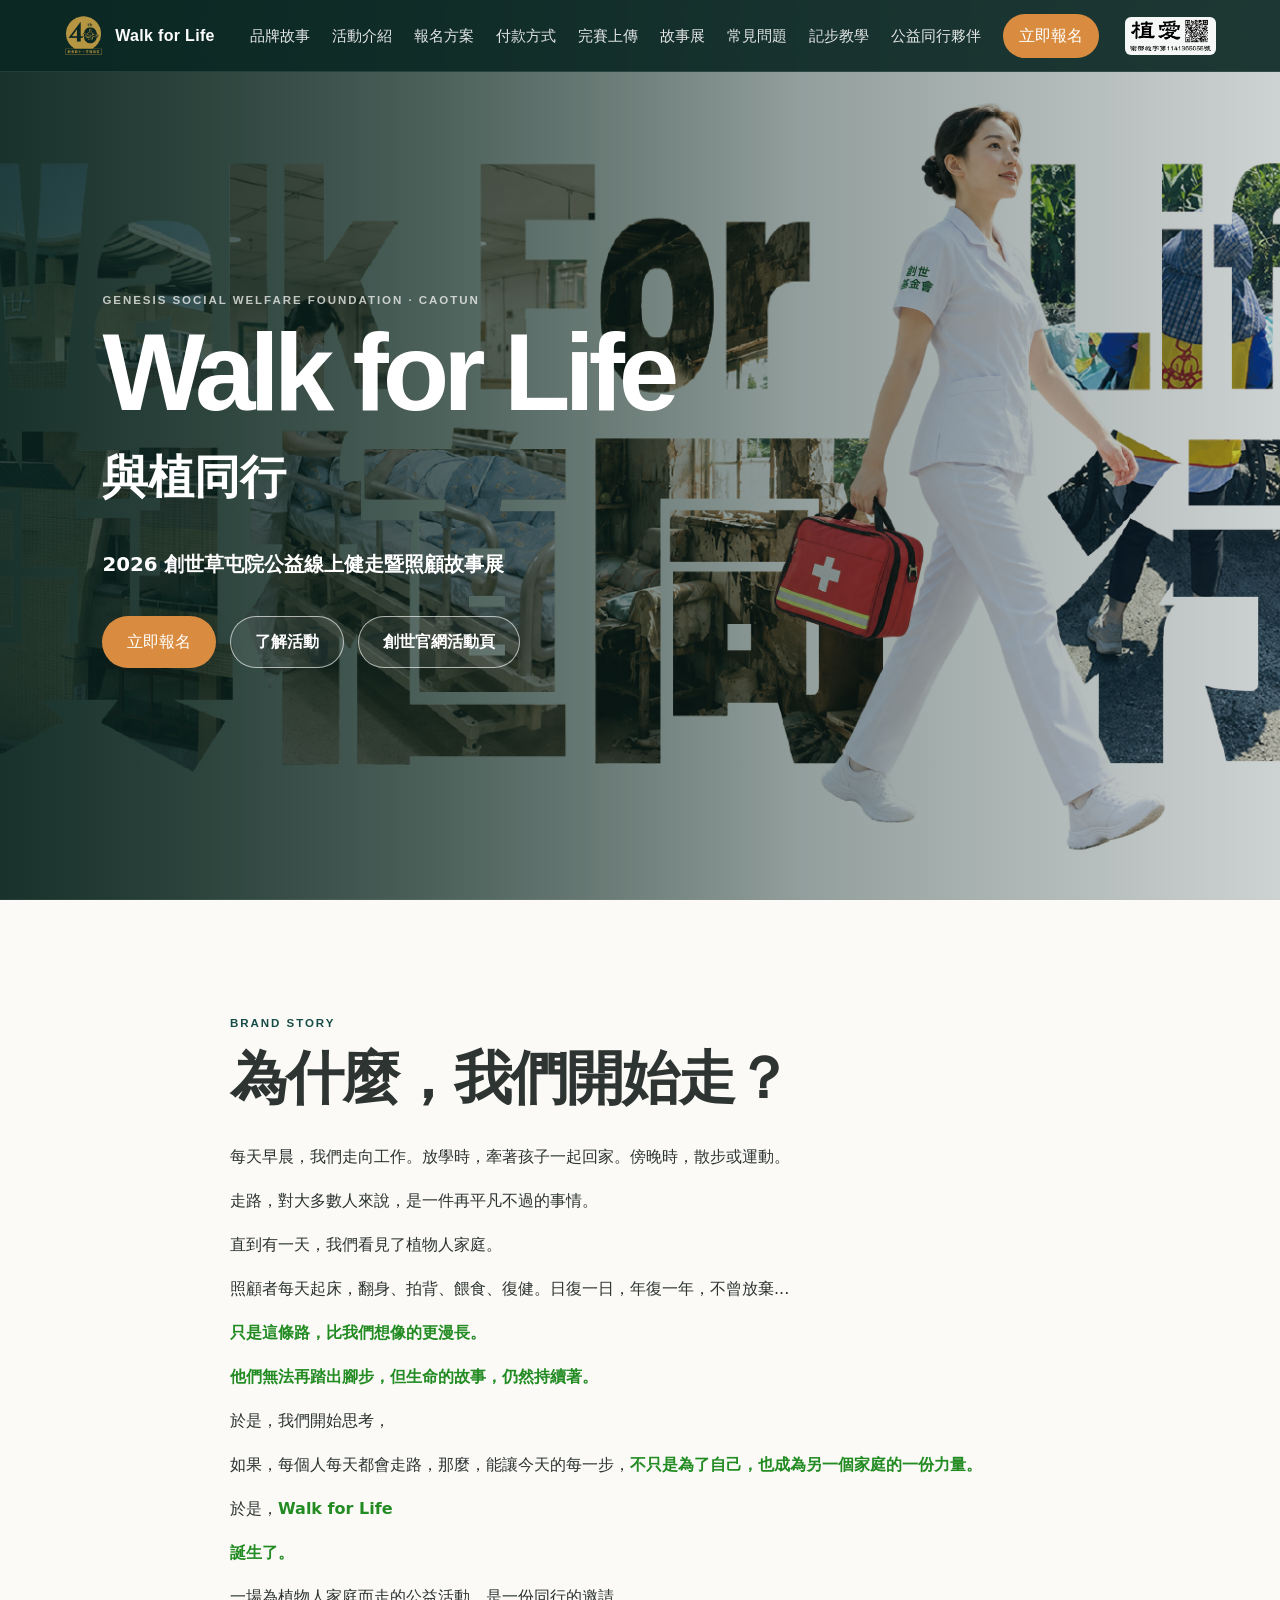
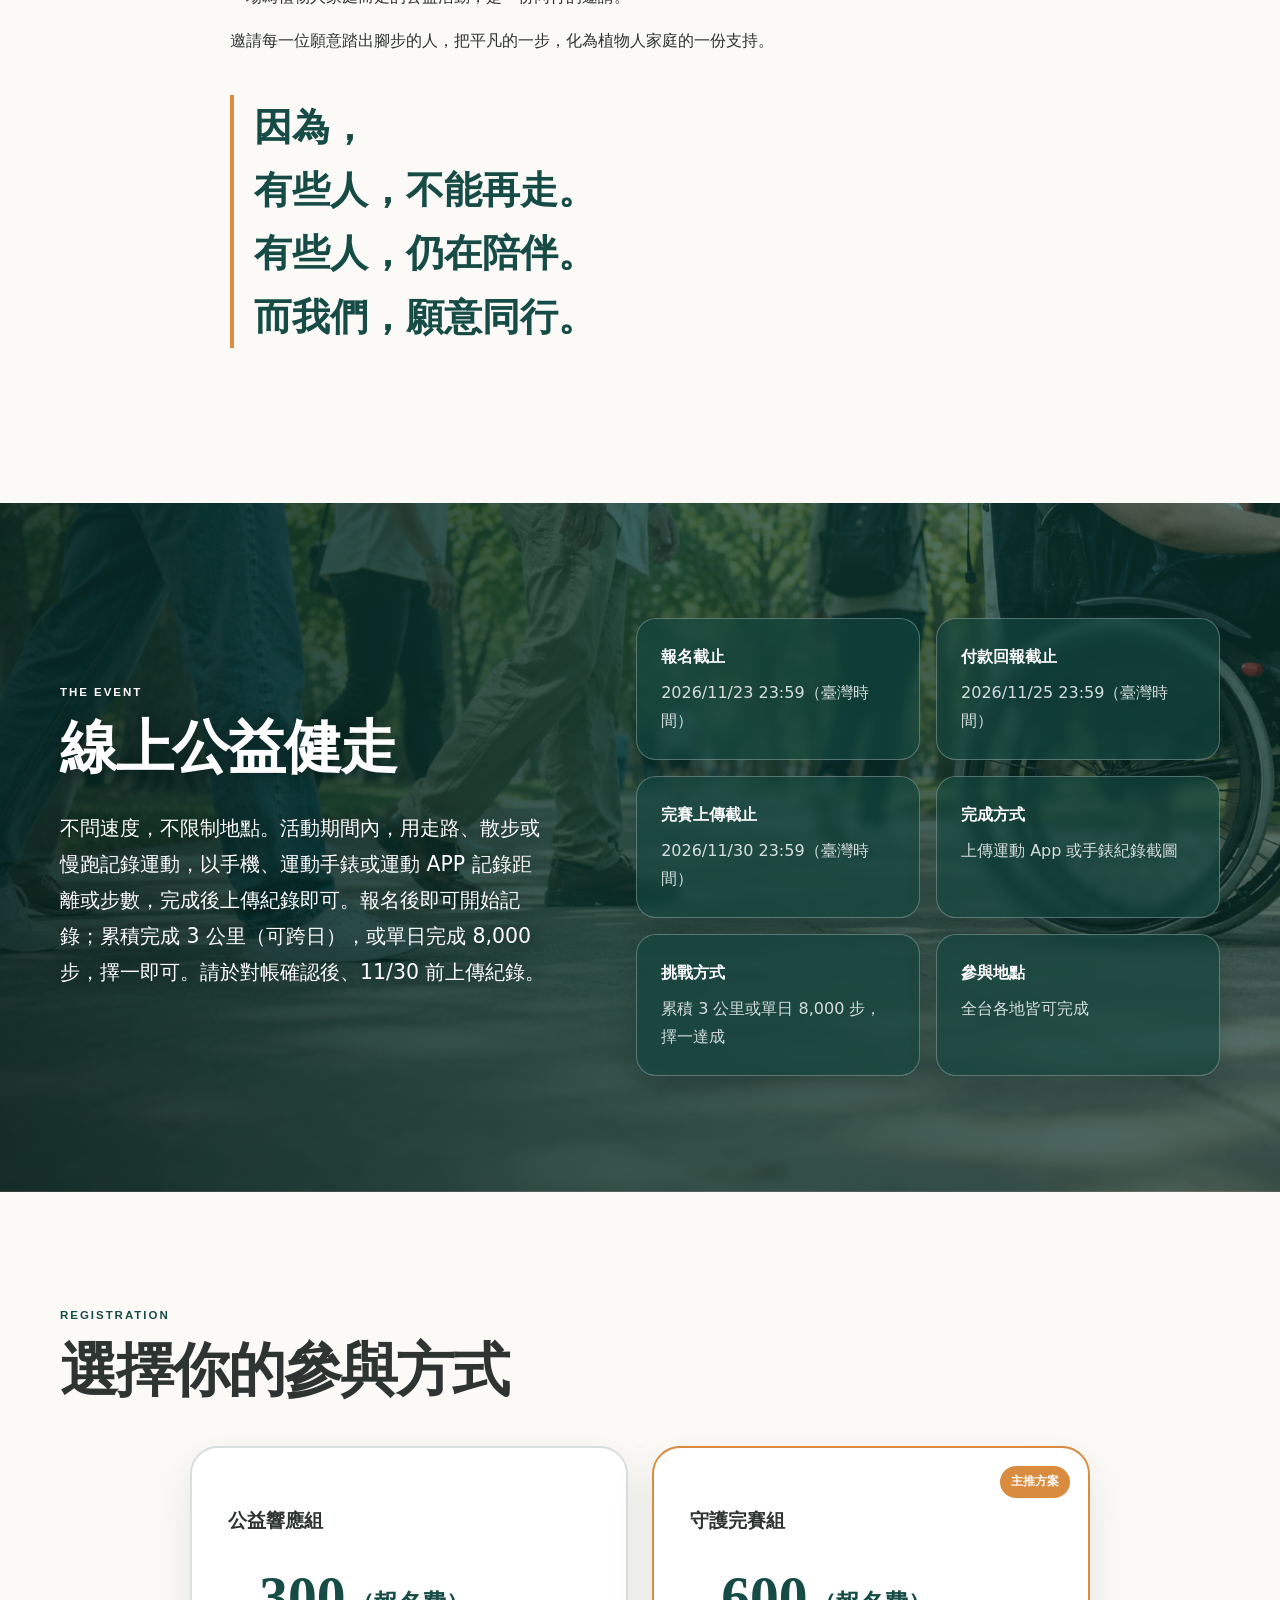
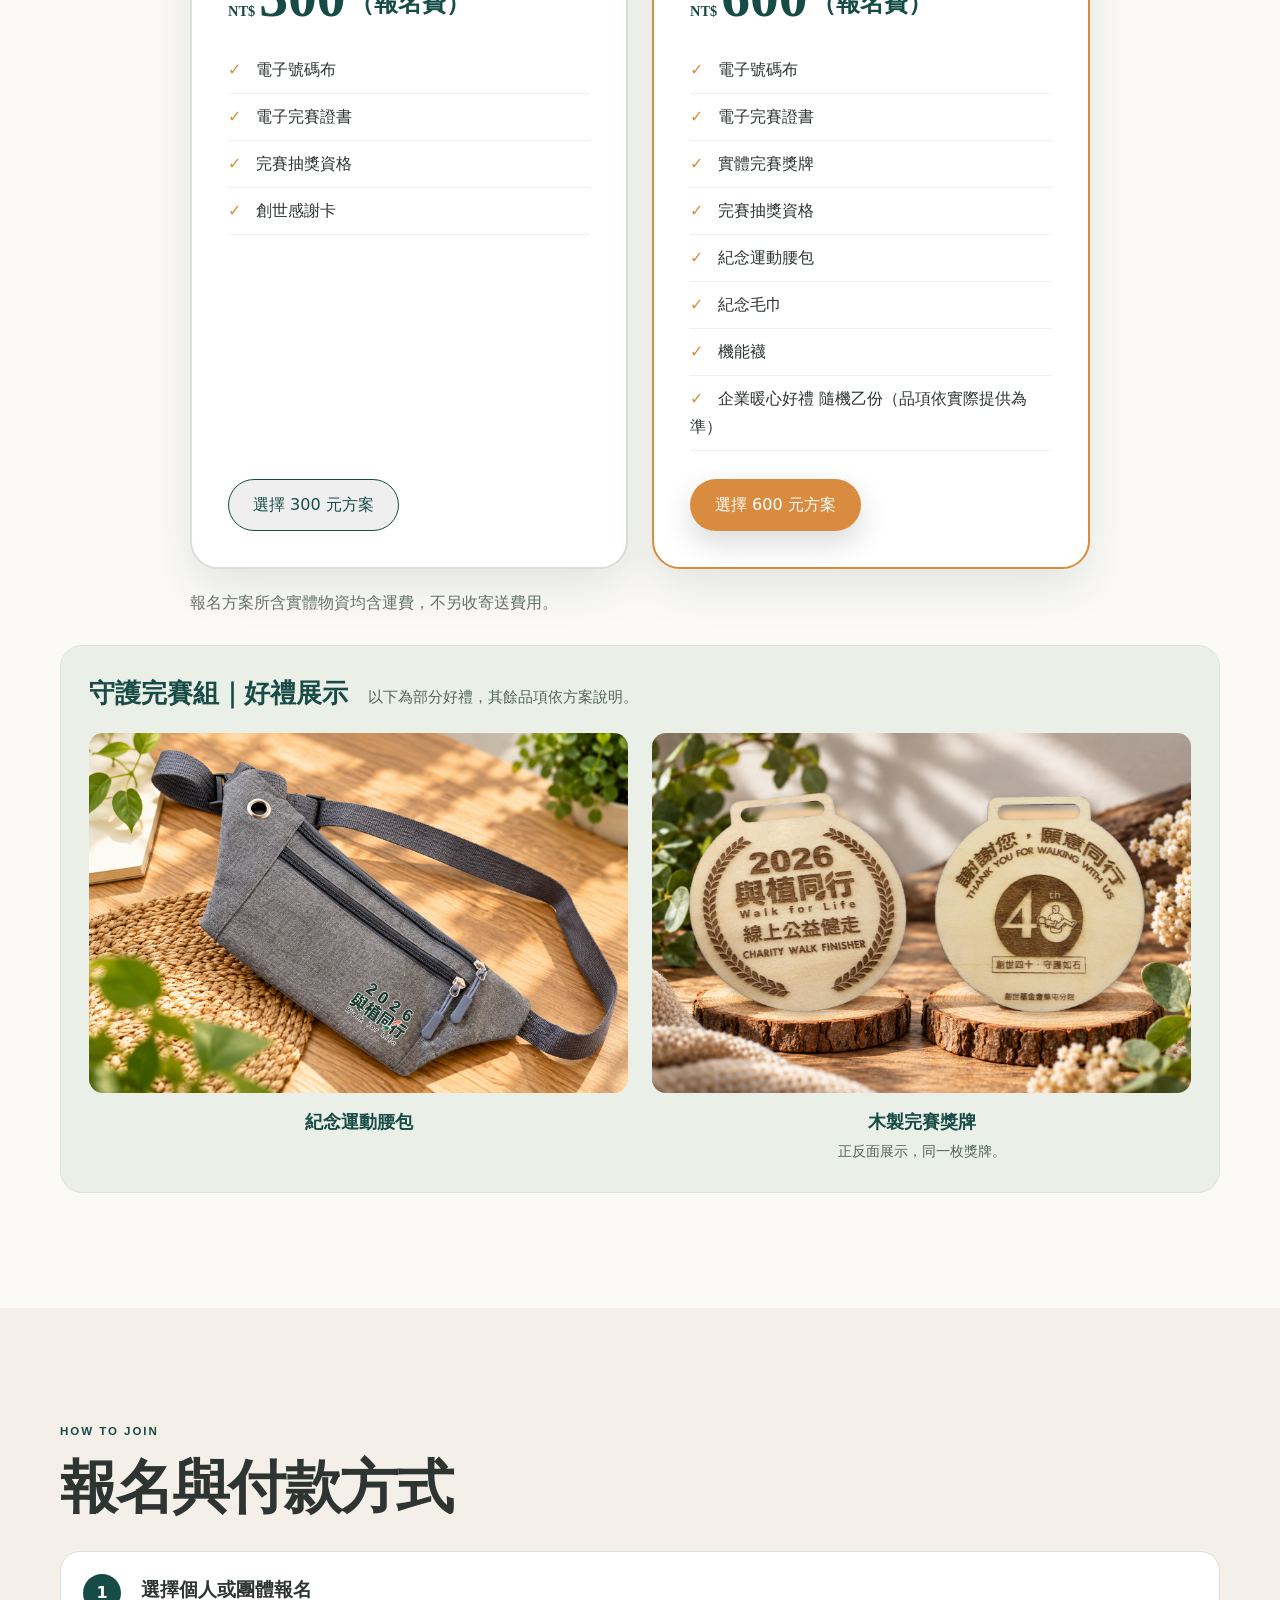
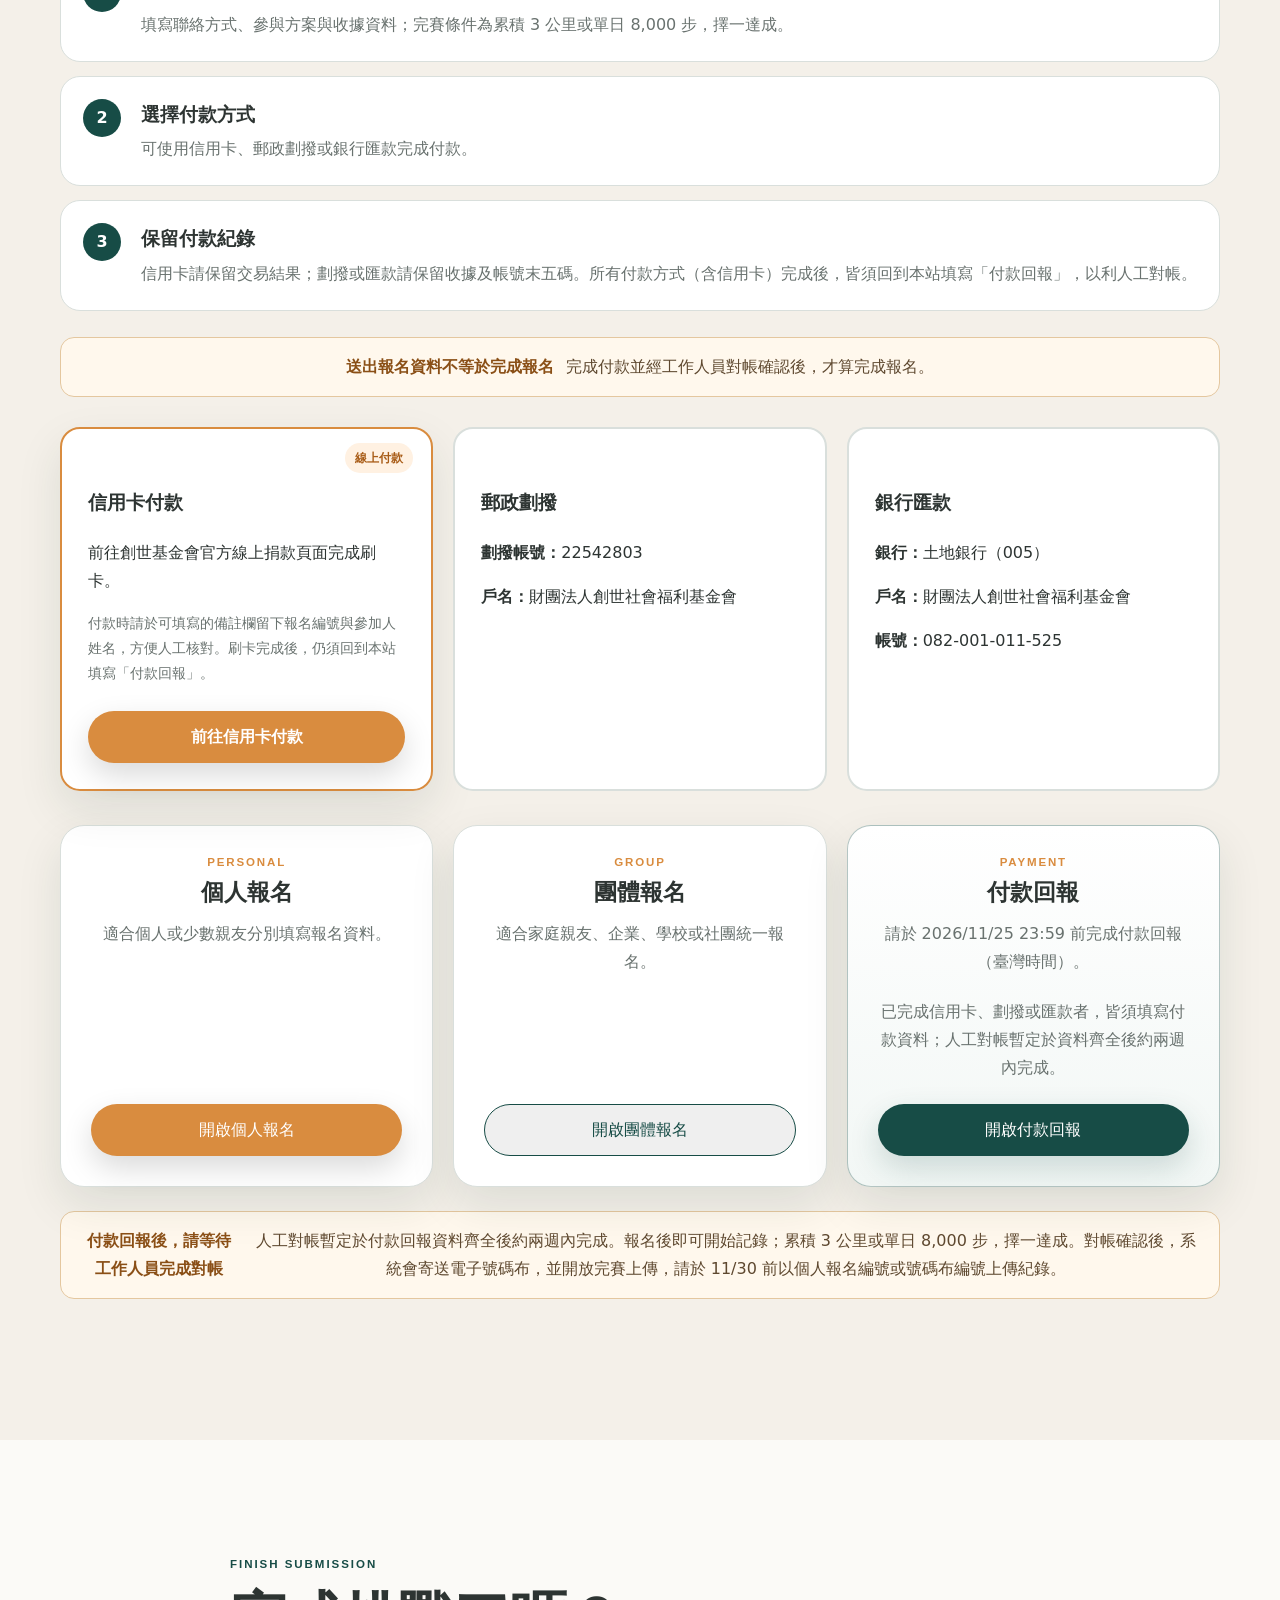
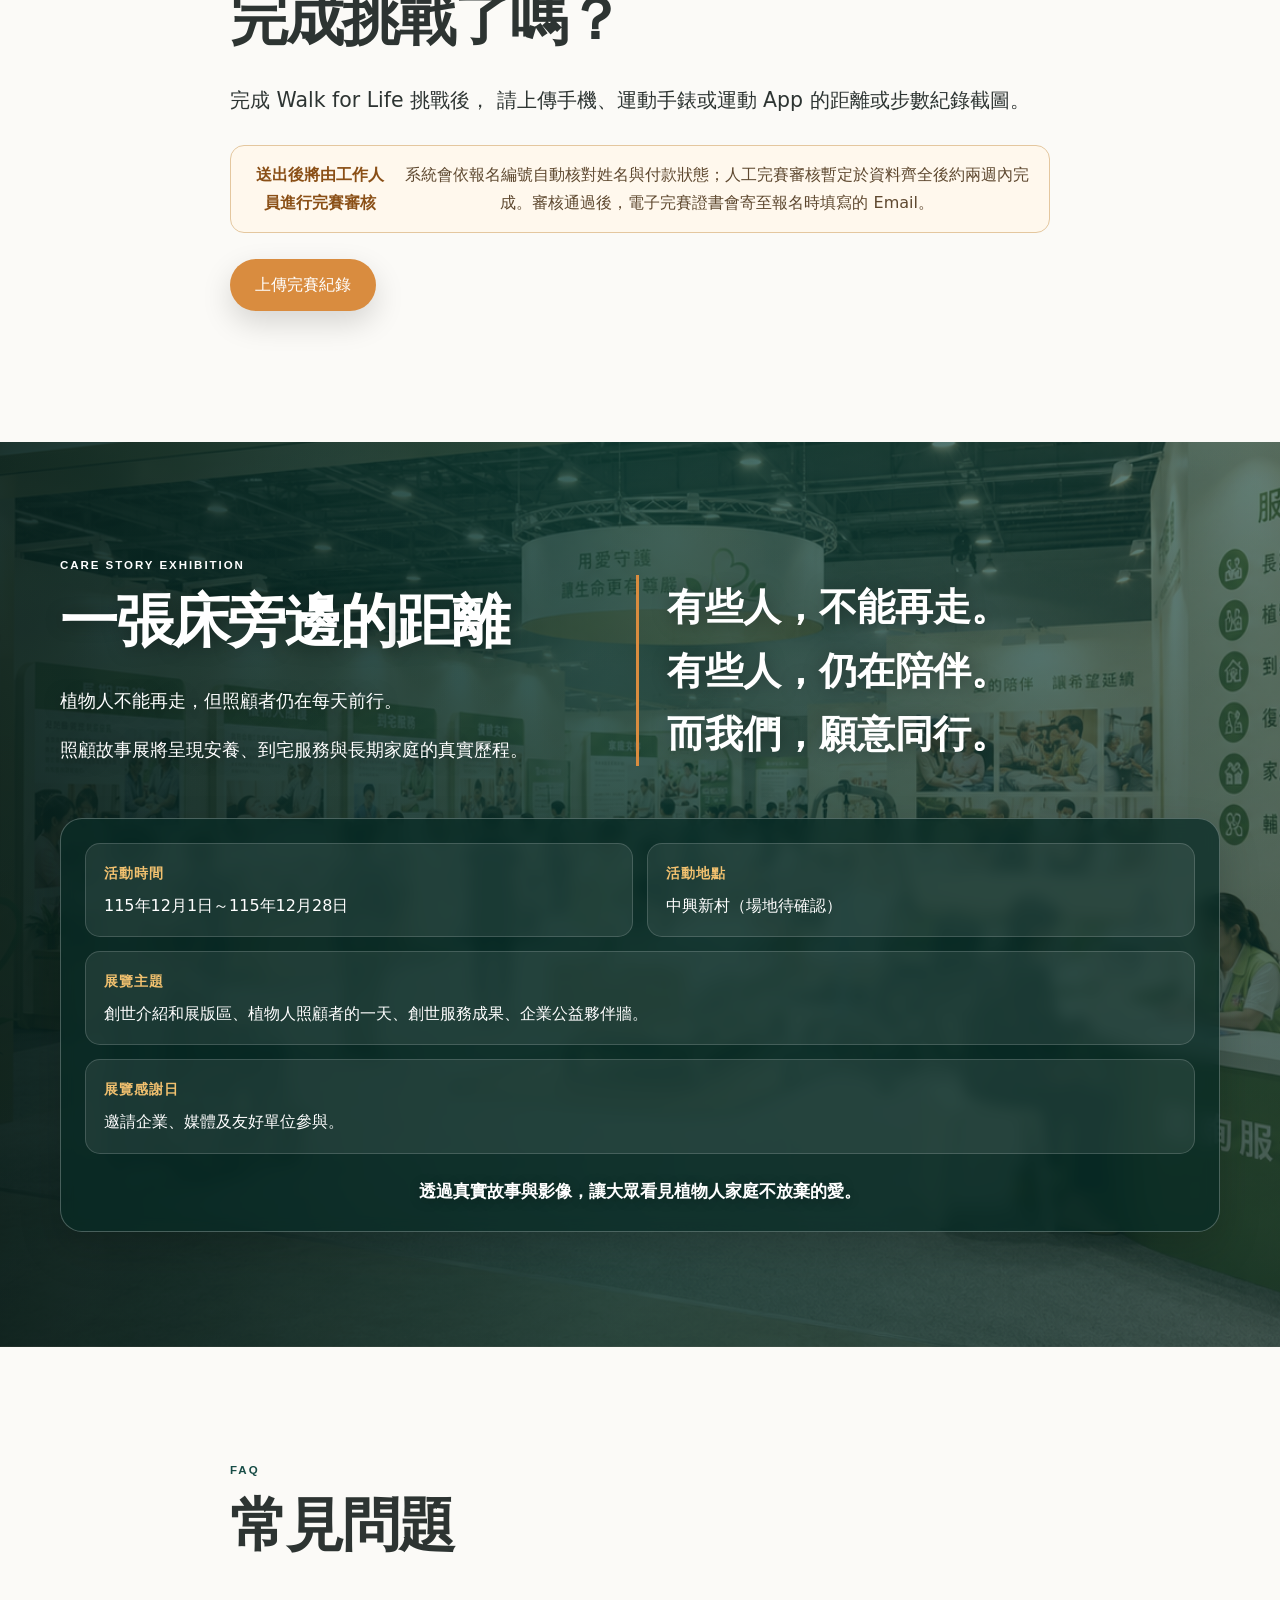
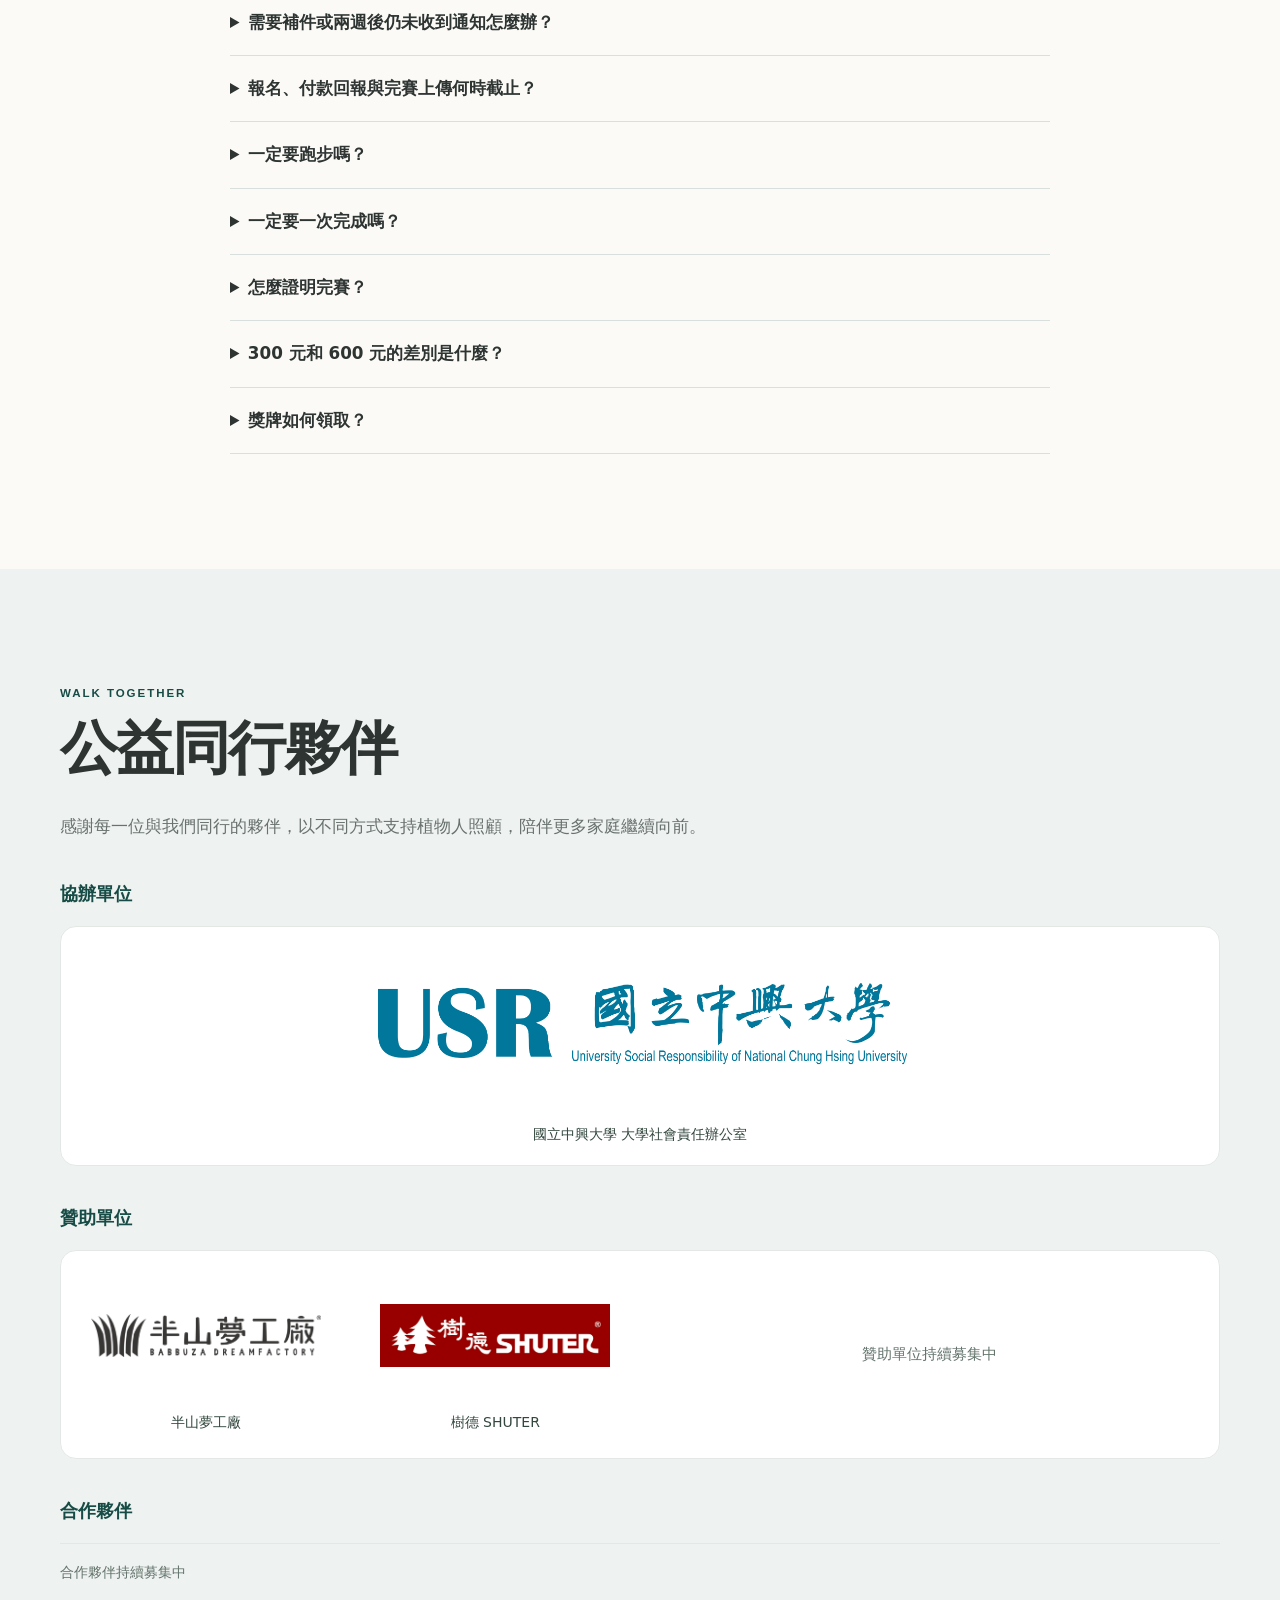
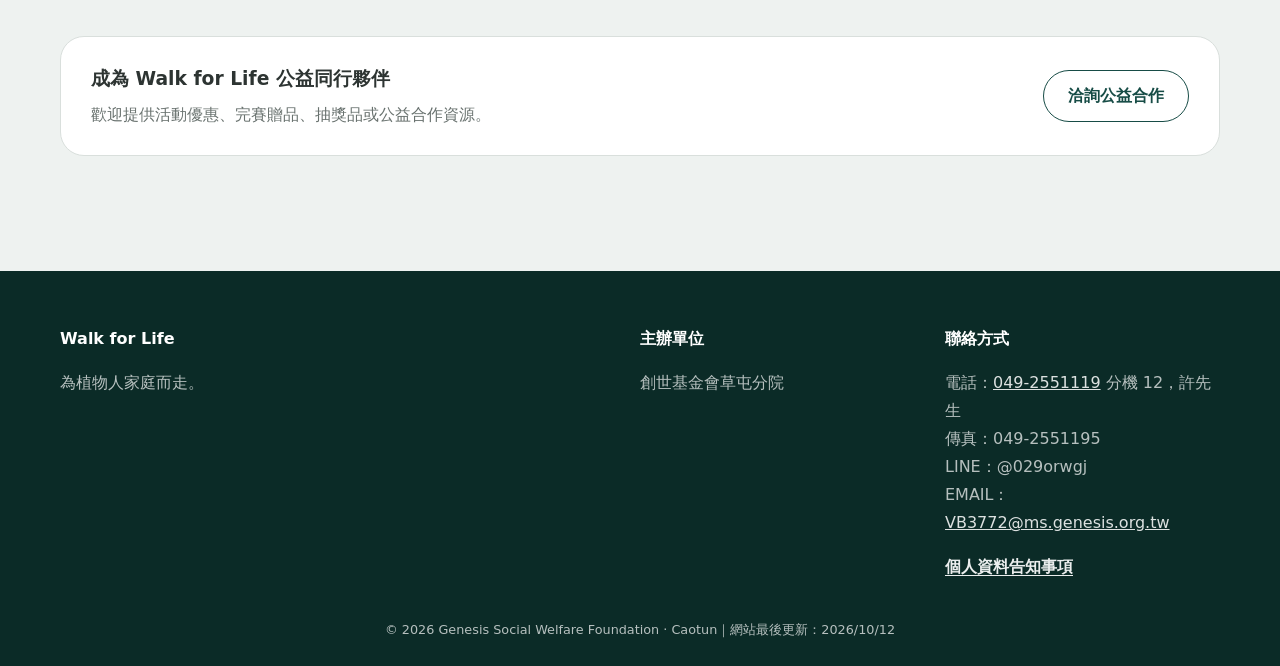
==== commit 8e996e58: "Add files via upload" ====
--- a/index.html
+++ b/index.html
@@ -247,6 +247,25 @@
 }
 </style>
 <style>#payment-reference-field[hidden]{display:none!important}</style>
+
+<style id="wfl-gift-showcase-style">
+#plans .gift-showcase{margin-top:28px;padding:28px;background:#eaf0e7;border:1px solid #dce5d9;border-radius:22px;color:#194c46;}
+#plans .gift-showcase-header{display:flex;align-items:baseline;gap:20px;flex-wrap:wrap;margin-bottom:20px;}
+#plans .gift-showcase-header h3{margin:0;font-size:clamp(20px,2.2vw,26px);line-height:1.5;}
+#plans .gift-showcase-header p{margin:0;color:#52645d;font-size:15px;line-height:1.8;}
+#plans .gift-showcase-grid{display:grid;grid-template-columns:repeat(2,minmax(0,1fr));gap:24px;}
+#plans .gift-showcase figure{margin:0;min-width:0;}
+#plans .gift-showcase img{display:block;width:100%;height:auto;aspect-ratio:3/2;object-fit:contain;border-radius:14px;}
+#plans .gift-showcase figcaption{text-align:center;margin-top:14px;line-height:1.7;}
+#plans .gift-showcase figcaption strong{display:block;font-size:18px;}
+#plans .gift-showcase figcaption span{display:block;color:#52645d;font-size:14px;margin-top:3px;}
+@media(max-width:640px){
+#plans .gift-showcase{padding:18px;margin-top:22px;border-radius:18px;}
+#plans .gift-showcase-header{gap:6px;margin-bottom:16px;}
+#plans .gift-showcase-grid{grid-template-columns:1fr;gap:24px;}
+#plans .gift-showcase figcaption{margin-top:10px;}
+}
+</style>
 </head>
 <body>
   <header class="site-header">
@@ -363,6 +382,22 @@
           </article>
         </div>
         <p class="plan-delivery-note">報名方案所含實體物資均含運費，不另收寄送費用。</p>
+        <div class="gift-showcase" role="region" aria-labelledby="gift-showcase-title">
+          <div class="gift-showcase-header">
+            <h3 id="gift-showcase-title">守護完賽組｜好禮展示</h3>
+            <p>以下為部分好禮，其餘品項依方案說明。</p>
+          </div>
+          <div class="gift-showcase-grid">
+            <figure>
+              <img src="wfl-gift-bag.png" alt="灰色與植同行紀念運動腰包展示" width="1536" height="1024" loading="lazy" decoding="async">
+              <figcaption><strong>紀念運動腰包</strong></figcaption>
+            </figure>
+            <figure>
+              <img src="wfl-gift-medal.jpg" alt="與植同行木製完賽獎牌正反面展示，同一枚獎牌" width="1536" height="1024" loading="lazy" decoding="async">
+              <figcaption><strong>木製完賽獎牌</strong><span>正反面展示，同一枚獎牌。</span></figcaption>
+            </figure>
+          </div>
+        </div>
       </div>
     </section>
 
@@ -708,9 +743,9 @@
 
         <form id="payment-form" class="native-form" data-form-type="payment" hidden>
           <p class="review-timing-note">信用卡付款後也須填寫本表；人工對帳暫定於資料齊全後約兩週內完成。</p>
-          <div class="form-intro"><h3>付款回報</h3><p>請於 2026/11/25 23:59 前完成付款回報（臺灣時間）。</p><p>找不到編號也沒關係，填報名姓名即可；團體請填團體編號或團體名稱。</p></div>
+          <div class="form-intro"><h3>付款回報</h3><p>請於 2026/11/25 23:59 前完成付款回報（臺灣時間）。</p><p>請填寫報名通知信中的報名編號；團體請填團體編號。找不到編號，請洽 049-2551119 分機12 許先生。</p></div>
           <div class="field-grid two-col">
-            <label class="field full"><span>報名編號或報名姓名／團體名稱（擇一）*</span><input name="registrationIdentity" required maxlength="100" placeholder="例如 WFL260001、王小明或團體名稱"><small>每次回報一筆報名；若為代付，這裡仍填原報名者。</small></label>
+            <label class="field full"><span>報名編號 *</span><input name="registrationId" required maxlength="16" pattern="(?:[Ww][Ff][Ll]26[0-9]{4,6}|[Ww][Ff][Ll][Gg][0-9]{3})" placeholder="個人 WFL260001／團體 WFLG001" autocapitalize="characters" spellcheck="false"><small>每次回報一筆報名；代付款請填原報名者的編號，團體統一付款請填團體編號。</small></label>
             <label class="field"><span>付款方式 *</span><select name="paymentMethod" required><option value="">請選擇</option><option>銀行轉帳</option><option>郵政劃撥</option><option>信用卡</option><option>現場繳費</option><option>其他</option></select></label>
             <label class="field"><span>實際付款日期 *</span><input type="date" name="paymentDate" required><small>預設今天；若不是今天付款，請修改日期。</small></label>
             <label class="field"><span>實際付款總金額 *</span><input type="number" min="1" max="10000000" step="1" name="amount" required><small>請確認實際付款金額，團體請填總額。</small></label>
@@ -999,6 +1034,7 @@
 
 <script src="finish-v4.js?v=20261012"></script>
 <script src="wfl-update-v3.js"></script>
-<script src="payment-simple-v1.js?v=20261022"></script>
+<script src="payment-simple-v2.js?v=20261030"></script>
 </body>
 </html>
+
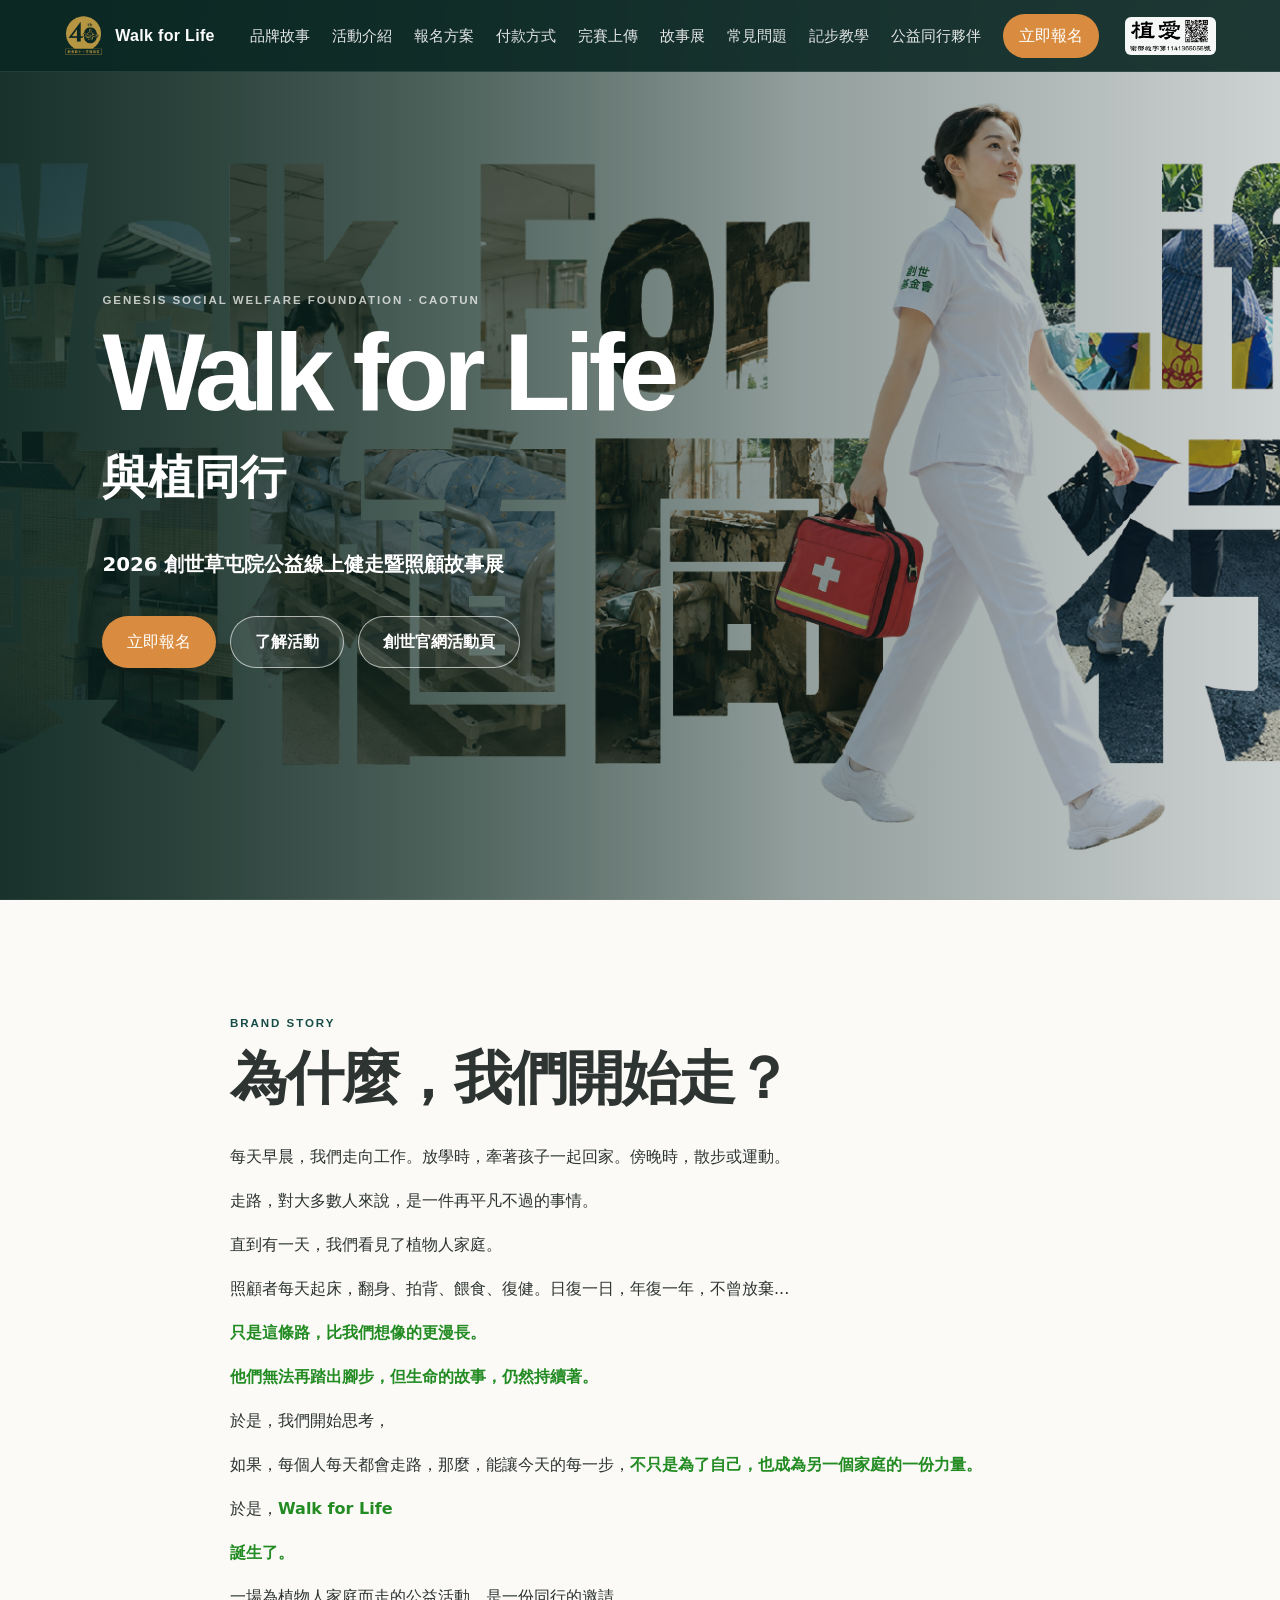
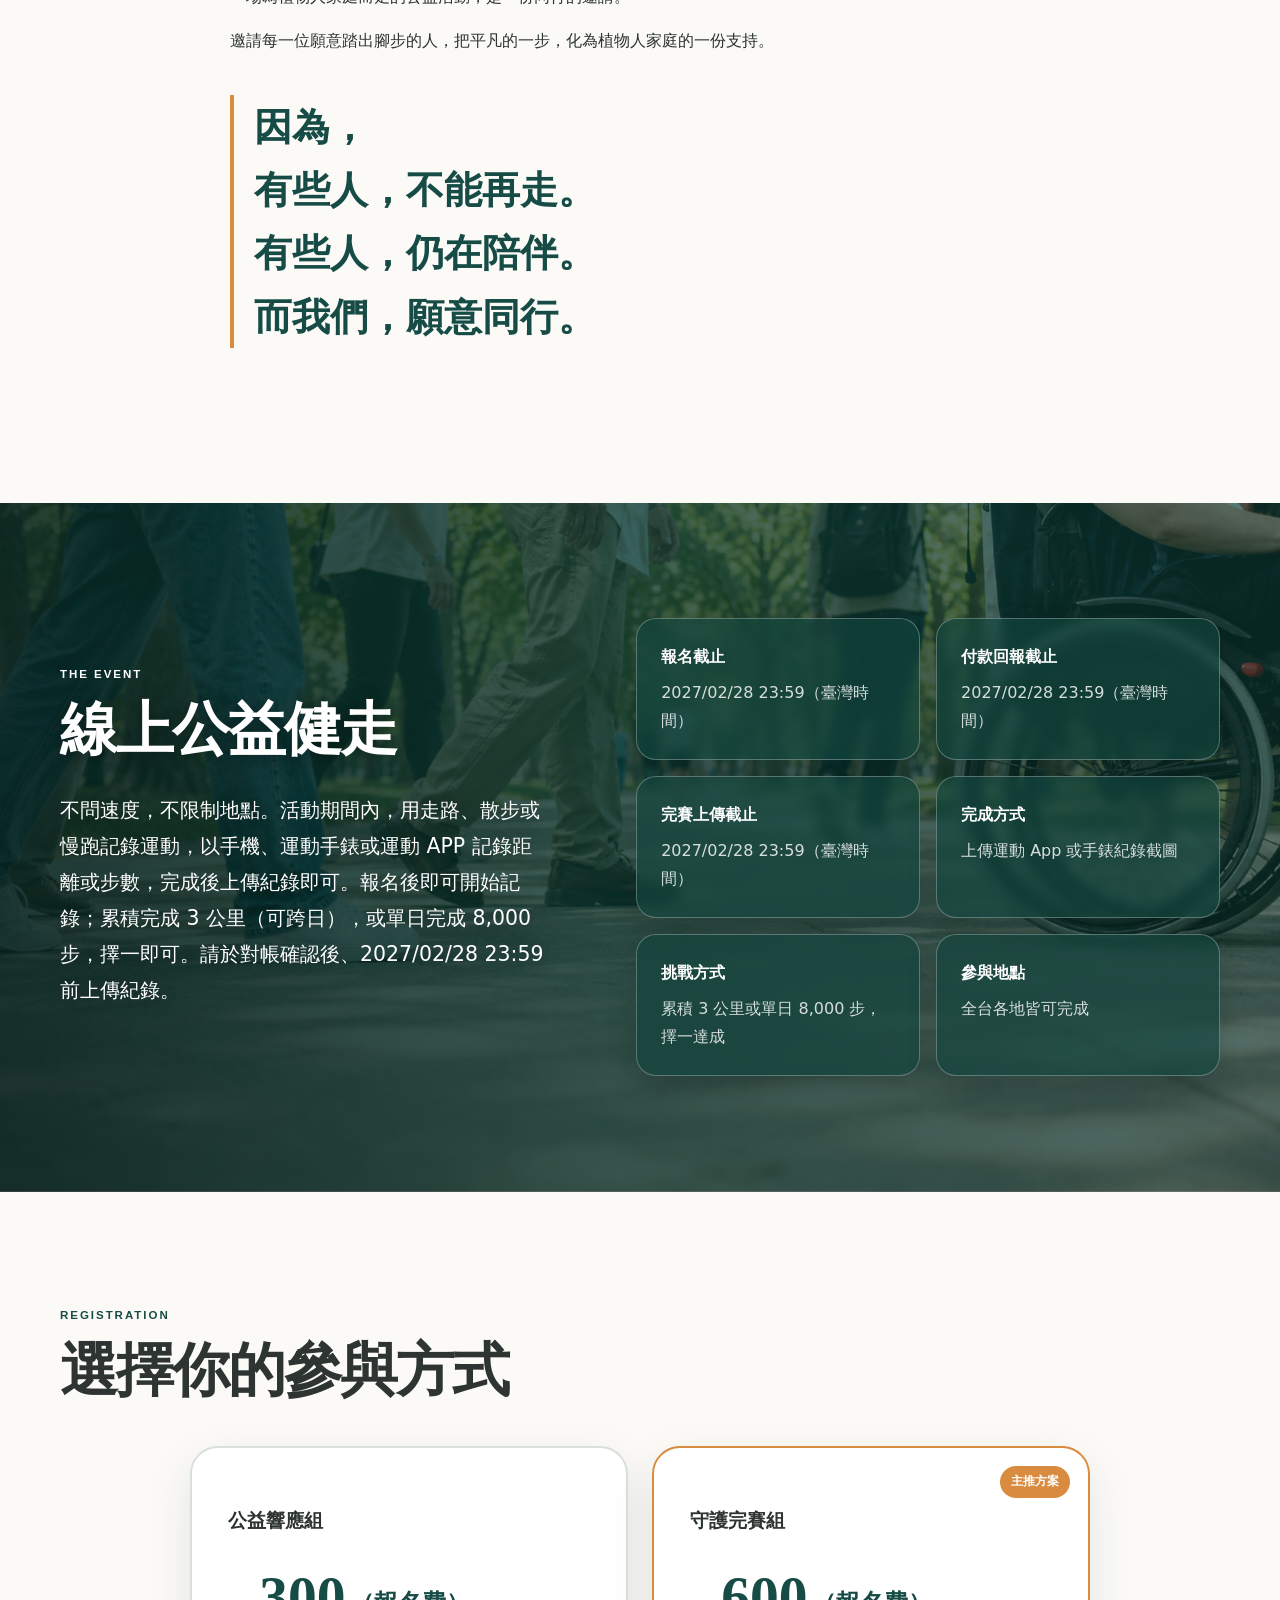
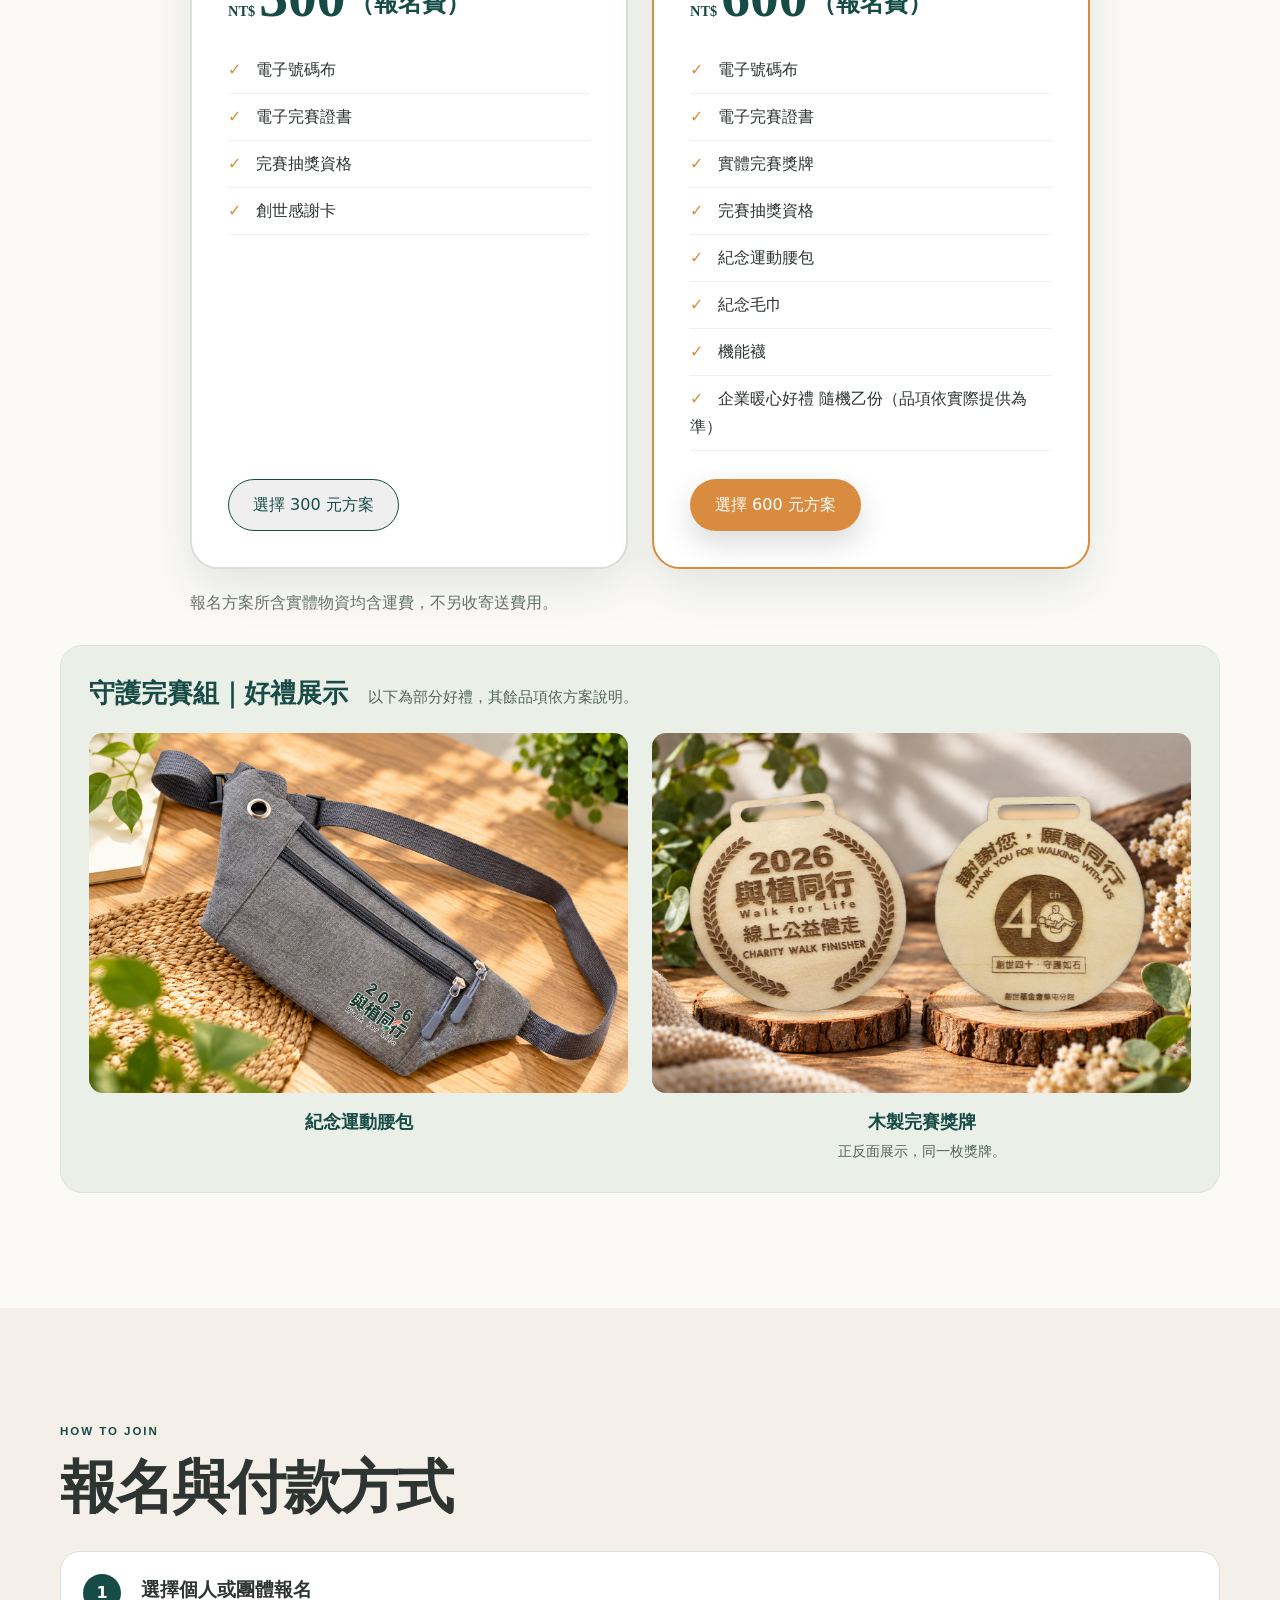
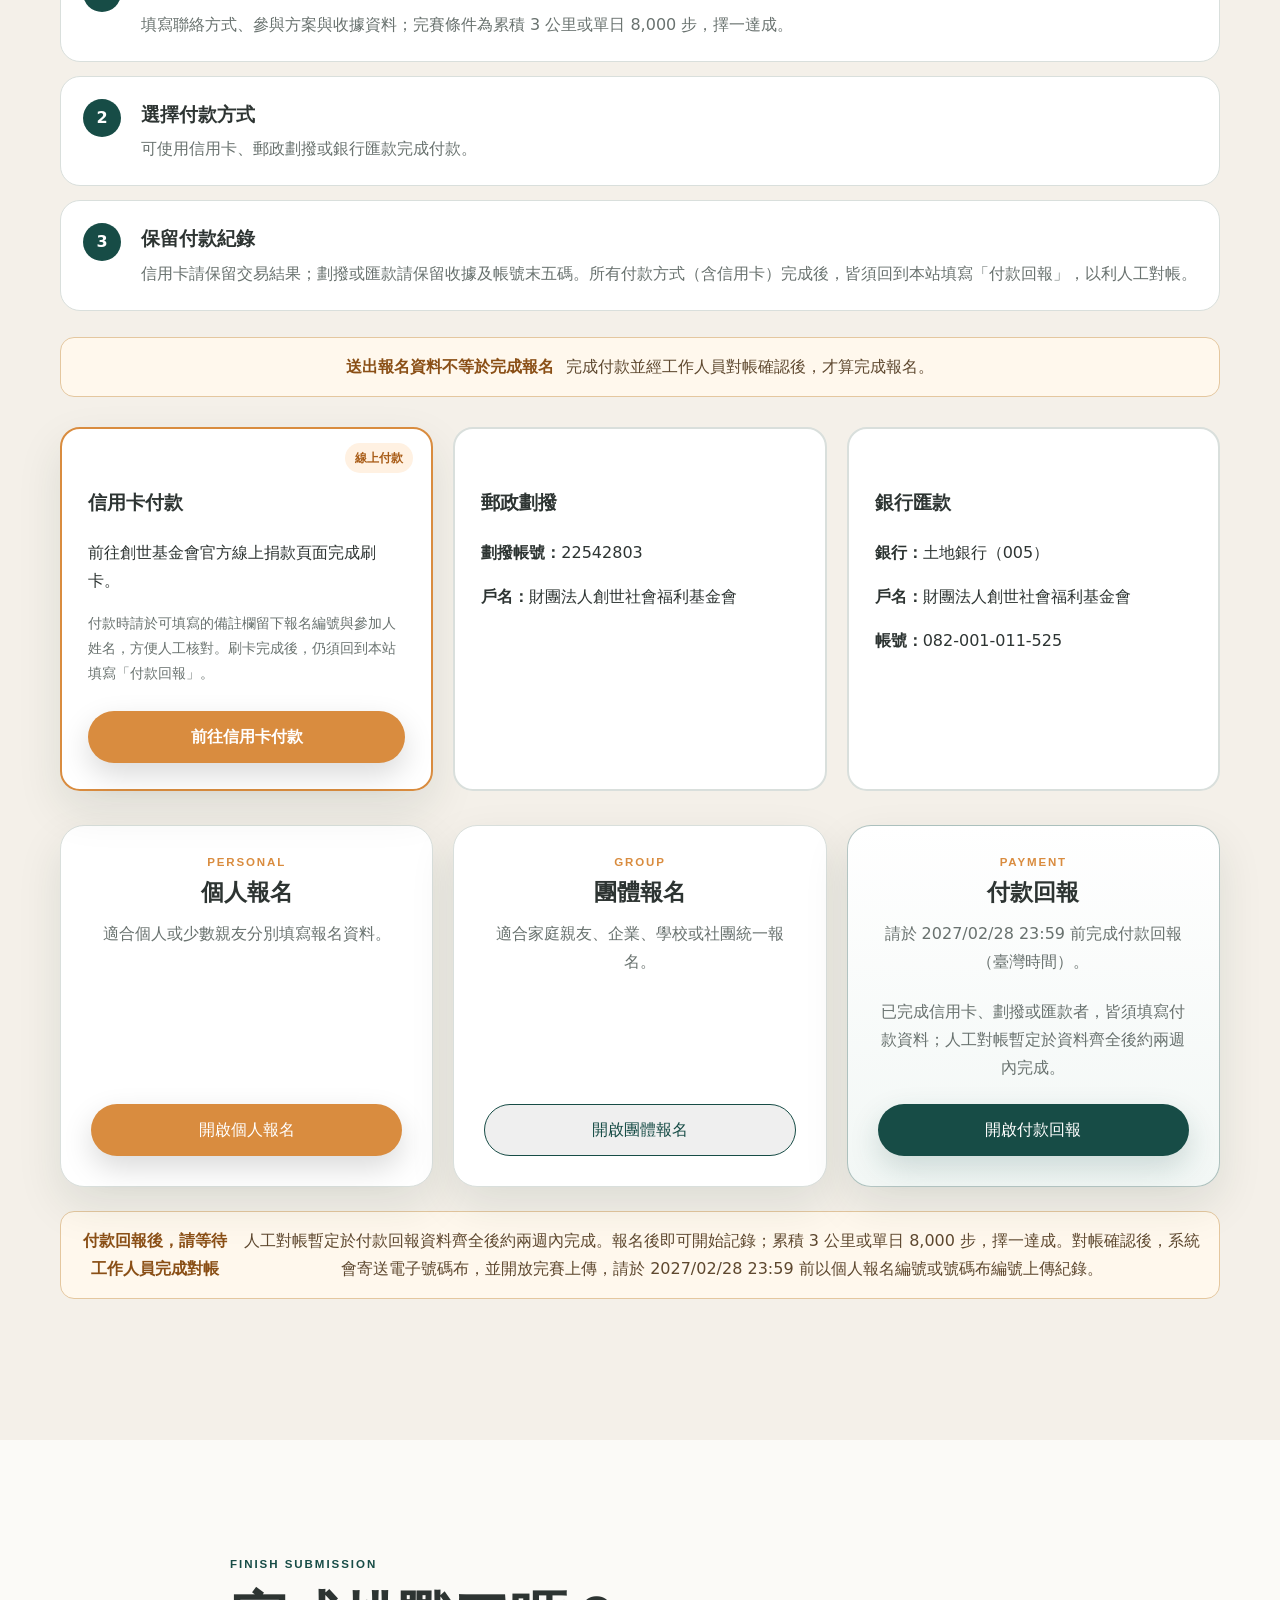
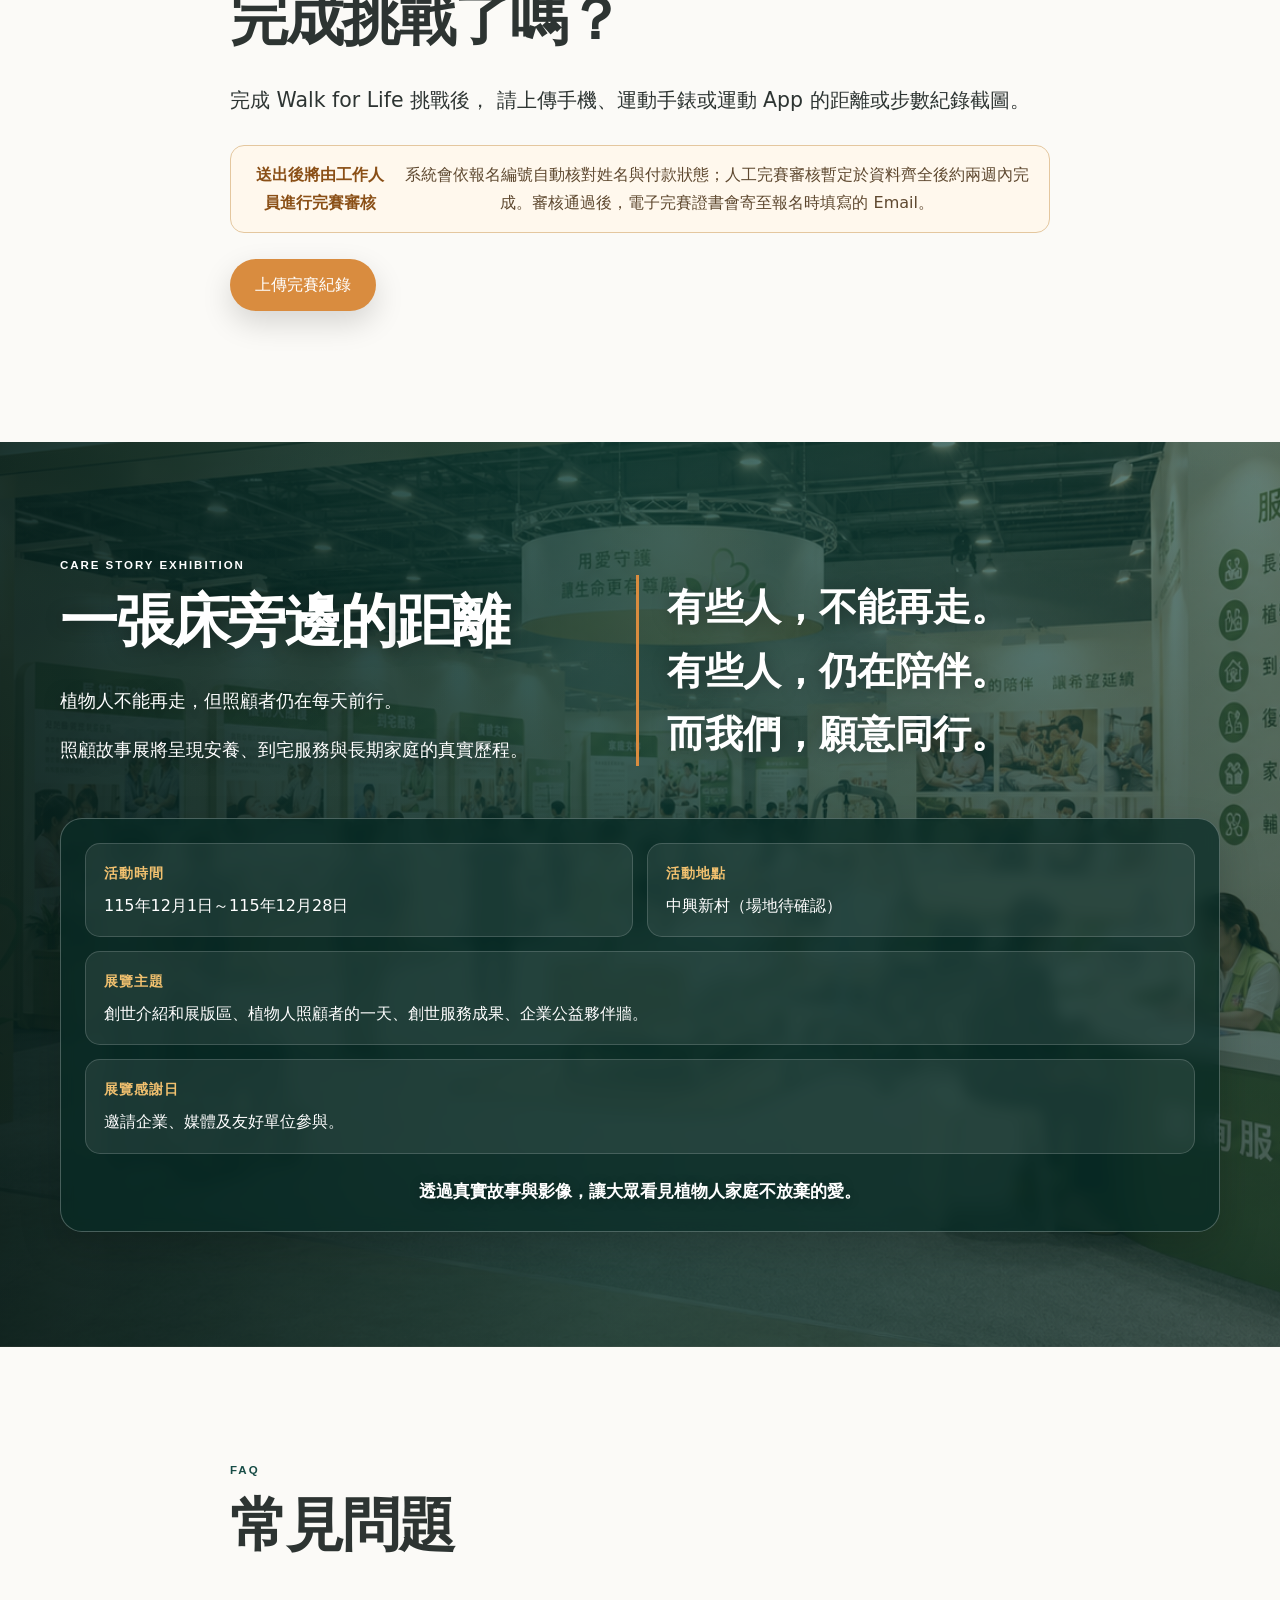
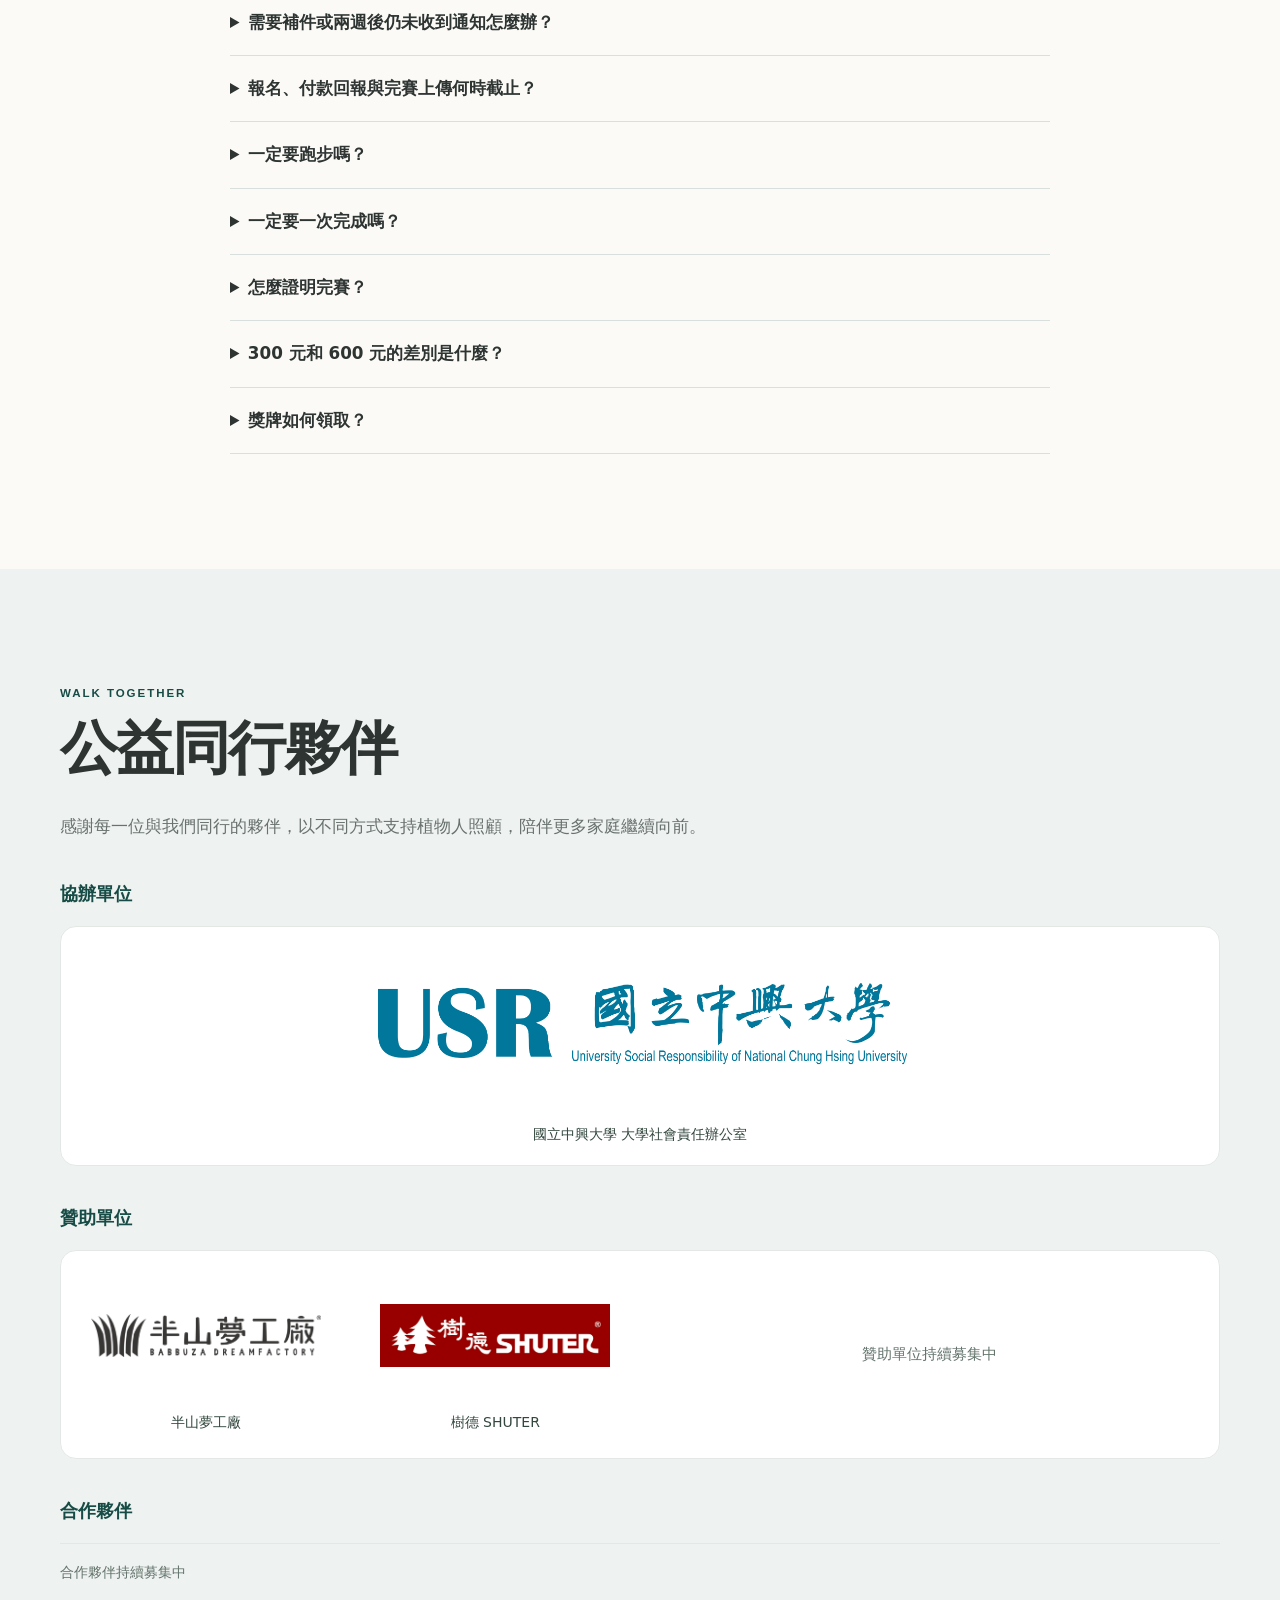
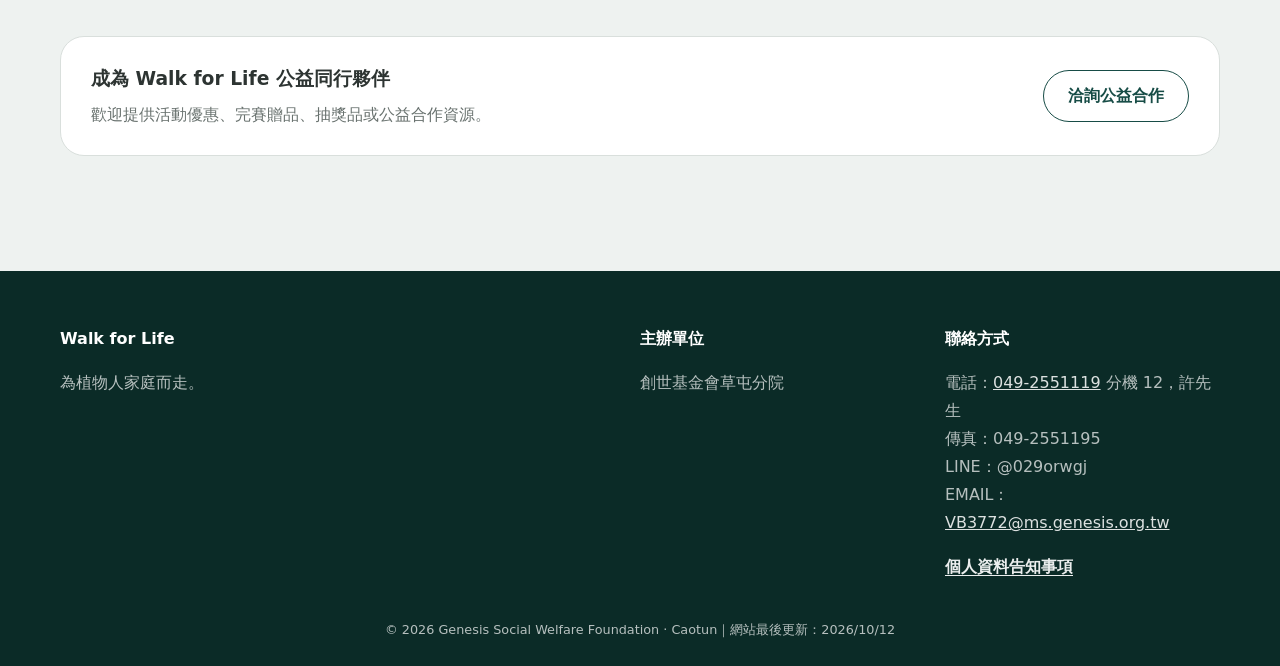
==== commit b62b0244: "Prepare deadline extension to 2027-02-28 for review" ====
--- a/index.html
+++ b/index.html
@@ -340,11 +340,11 @@
         <div>
           <p class="section-label light">THE EVENT</p>
           <h2 class="section-title light">線上公益健走</h2>
-          <p class="lead light">不問速度，不限制地點。活動期間內，用走路、散步或慢跑記錄運動，以手機、運動手錶或運動 APP 記錄距離或步數，完成後上傳紀錄即可。報名後即可開始記錄；累積完成 3 公里（可跨日），或單日完成 8,000 步，擇一即可。請於對帳確認後、11/30 前上傳紀錄。</p>
+          <p class="lead light">不問速度，不限制地點。活動期間內，用走路、散步或慢跑記錄運動，以手機、運動手錶或運動 APP 記錄距離或步數，完成後上傳紀錄即可。報名後即可開始記錄；累積完成 3 公里（可跨日），或單日完成 8,000 步，擇一即可。請於對帳確認後、2027/02/28 23:59 前上傳紀錄。</p>
         </div>
         <div class="info-grid">
-          <div class="info-box"><strong>報名截止</strong><span>2026/11/23 23:59（臺灣時間）</span></div>
-          <div class="info-box"><strong>付款回報截止</strong><span>2026/11/25 23:59（臺灣時間）</span></div><div class="info-box"><strong>完賽上傳截止</strong><span>2026/11/30 23:59（臺灣時間）</span></div><div class="info-box"><strong>完成方式</strong><span>上傳運動 App 或手錶紀錄截圖</span></div>
+          <div class="info-box"><strong>報名截止</strong><span>2027/02/28 23:59（臺灣時間）</span></div>
+          <div class="info-box"><strong>付款回報截止</strong><span>2027/02/28 23:59（臺灣時間）</span></div><div class="info-box"><strong>完賽上傳截止</strong><span>2027/02/28 23:59（臺灣時間）</span></div><div class="info-box"><strong>完成方式</strong><span>上傳運動 App 或手錶紀錄截圖</span></div>
           <div class="info-box"><strong>挑戰方式</strong><span>累積 3 公里或單日 8,000 步，擇一達成</span></div>
           <div class="info-box"><strong>參與地點</strong><span>全台各地皆可完成</span></div>
         </div>
@@ -452,7 +452,7 @@
           </article>
           <article class="registration-card payment-report-card">
             <p class="registration-type">PAYMENT</p>
-            <h3>付款回報</h3><p>請於 2026/11/25 23:59 前完成付款回報（臺灣時間）。</p>
+            <h3>付款回報</h3><p>請於 2027/02/28 23:59 前完成付款回報（臺灣時間）。</p>
             <p>已完成信用卡、劃撥或匯款者，皆須填寫付款資料；人工對帳暫定於資料齊全後約兩週內完成。</p>
             <button type="button" class="btn btn-dark" data-open-form="payment">開啟付款回報</button>
           </article>
@@ -460,7 +460,7 @@
 
         <div class="registration-status-notice" role="note" style="margin-top:24px;">
           <strong>付款回報後，請等待工作人員完成對帳</strong>
-          <span>人工對帳暫定於付款回報資料齊全後約兩週內完成。報名後即可開始記錄；累積 3 公里或單日 8,000 步，擇一達成。對帳確認後，系統會寄送電子號碼布，並開放完賽上傳，請於 11/30 前以個人報名編號或號碼布編號上傳紀錄。</span>
+          <span>人工對帳暫定於付款回報資料齊全後約兩週內完成。報名後即可開始記錄；累積 3 公里或單日 8,000 步，擇一達成。對帳確認後，系統會寄送電子號碼布，並開放完賽上傳，請於 2027/02/28 23:59 前以個人報名編號或號碼布編號上傳紀錄。</span>
         </div>
       </div>
     </section>
@@ -531,7 +531,7 @@
         <p class="section-label">FAQ</p>
         <h2 class="section-title">常見問題</h2>
 <details><summary>需要補件或兩週後仍未收到通知怎麼辦？</summary><p>如審核需要補件，或資料送出兩週後仍未收到通知，請撥 <a href="tel:0492551119">049-2551119</a> 分機 12，洽許先生，並提供報名編號。</p></details>
-<details><summary>報名、付款回報與完賽上傳何時截止？</summary><p>報名至 11/23、付款回報至 11/25、完賽上傳至 11/30，各截止日均為 2026 年當日 23:59（臺灣時間）。報名後即可開始累積里程。</p></details>
+<details><summary>報名、付款回報與完賽上傳何時截止？</summary><p>報名、付款回報及完賽上傳皆至 2027/02/28 23:59（臺灣時間）。報名後即可開始累積里程。</p></details>
         <details>
           <summary>一定要跑步嗎？</summary>
           <p>不用。散步、健走、慢跑都可以，重點是完成累積 3 公里或單日 8,000 步的其中一項挑戰。</p>
@@ -743,7 +743,7 @@
 
         <form id="payment-form" class="native-form" data-form-type="payment" hidden>
           <p class="review-timing-note">信用卡付款後也須填寫本表；人工對帳暫定於資料齊全後約兩週內完成。</p>
-          <div class="form-intro"><h3>付款回報</h3><p>請於 2026/11/25 23:59 前完成付款回報（臺灣時間）。</p><p>請填寫報名通知信中的報名編號；團體請填團體編號。找不到編號，請洽 049-2551119 分機12 許先生。</p></div>
+          <div class="form-intro"><h3>付款回報</h3><p>請於 2027/02/28 23:59 前完成付款回報（臺灣時間）。</p><p>請填寫報名通知信中的報名編號；團體請填團體編號。找不到編號，請洽 049-2551119 分機12 許先生。</p></div>
           <div class="field-grid two-col">
             <label class="field full"><span>報名編號 *</span><input name="registrationId" required maxlength="16" pattern="(?:[Ww][Ff][Ll]26[0-9]{4,6}|[Ww][Ff][Ll][Gg][0-9]{3})" placeholder="個人 WFL260001／團體 WFLG001" autocapitalize="characters" spellcheck="false"><small>每次回報一筆報名；代付款請填原報名者的編號，團體統一付款請填團體編號。</small></label>
             <label class="field"><span>付款方式 *</span><select name="paymentMethod" required><option value="">請選擇</option><option>銀行轉帳</option><option>郵政劃撥</option><option>信用卡</option><option>現場繳費</option><option>其他</option></select></label>
@@ -777,7 +777,7 @@
           <!-- 付款回報成功後 -->
           <div class="success-actions success-actions-payment">
             <p class="payment-success-note">
-              付款資料送出後，人工對帳暫定於資料齊全後約兩週（14 個日曆天）內完成。報名後即可累積里程，請於 11/30 前上傳完賽紀錄。
+              付款資料送出後，人工對帳暫定於資料齊全後約兩週（14 個日曆天）內完成。報名後即可累積里程，請於 2027/02/28 23:59 前上傳完賽紀錄。
             </p>
             <button type="button" class="btn btn-primary" data-close-form data-open-finish>上傳完賽紀錄</button>
             <a href="./" class="btn btn-secondary">回到首頁</a>
@@ -825,7 +825,7 @@
       <form id="finish-form">
 <p style="padding:14px;background:#edf3ef;border-radius:10px">不知道如何查看步數或截圖？<a href="step-guide.html" target="_blank" rel="noopener" style="text-decoration:underline;color:#174c46;font-weight:bold">開啟手機記步教學 ↗</a>（另開分頁，保留目前填寫內容）</p>
 <p id="finish-file-status" role="status" aria-live="polite">尚未選擇截圖</p>
-<p>請於 2026/11/30 23:59 前送出完賽紀錄（臺灣時間）。</p>
+<p>請於 2027/02/28 23:59 前送出完賽紀錄（臺灣時間）。</p>
 
         <div class="form-intro">
 
@@ -1032,9 +1032,10 @@
 <script src="form-fixes-v1.js"></script>
 
 
-<script src="finish-v4.js?v=20261012"></script>
-<script src="wfl-update-v3.js"></script>
+<script src="finish-v4.js?v=20261112-deadline-20270228"></script>
+<script src="wfl-update-v3.js?v=20261112-deadline-20270228"></script>
 <script src="payment-simple-v2.js?v=20261030"></script>
+<script src="family-registration-v1.js?v=20261106"></script>
 </body>
 </html>
 
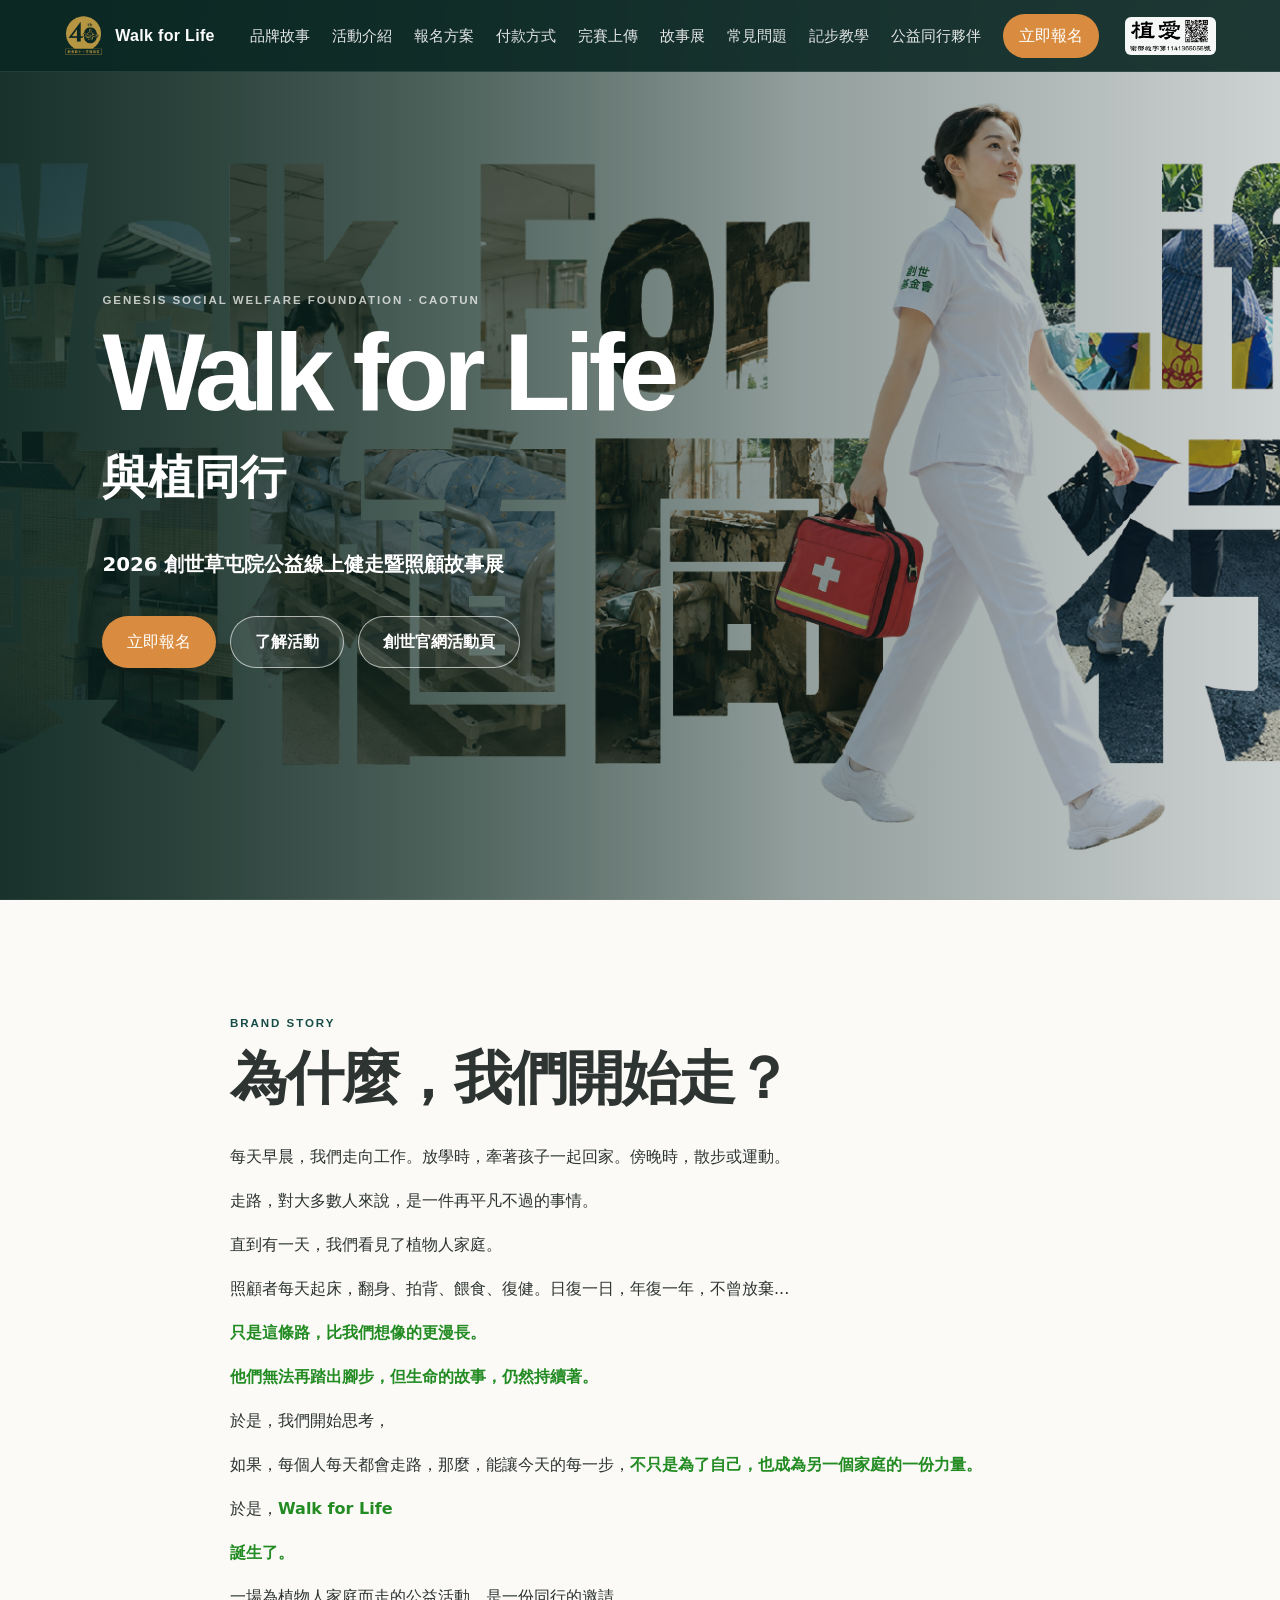
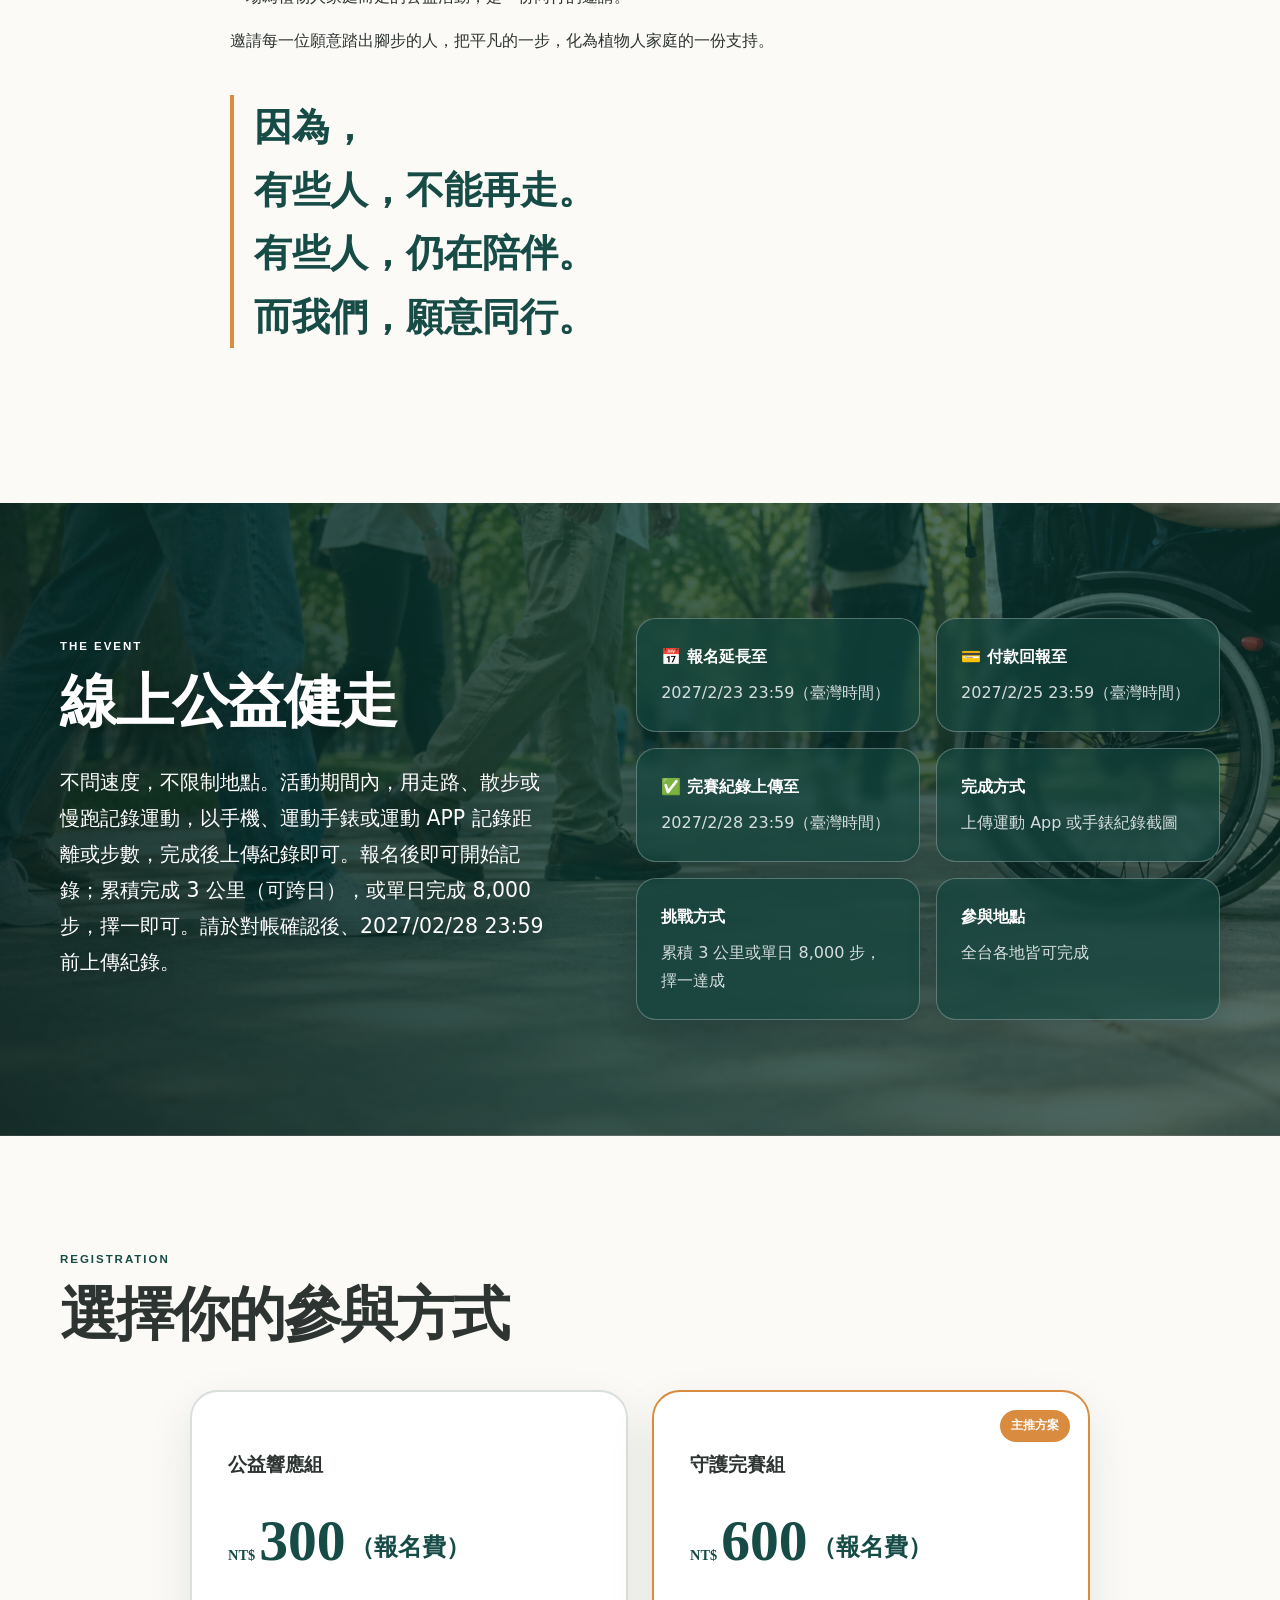
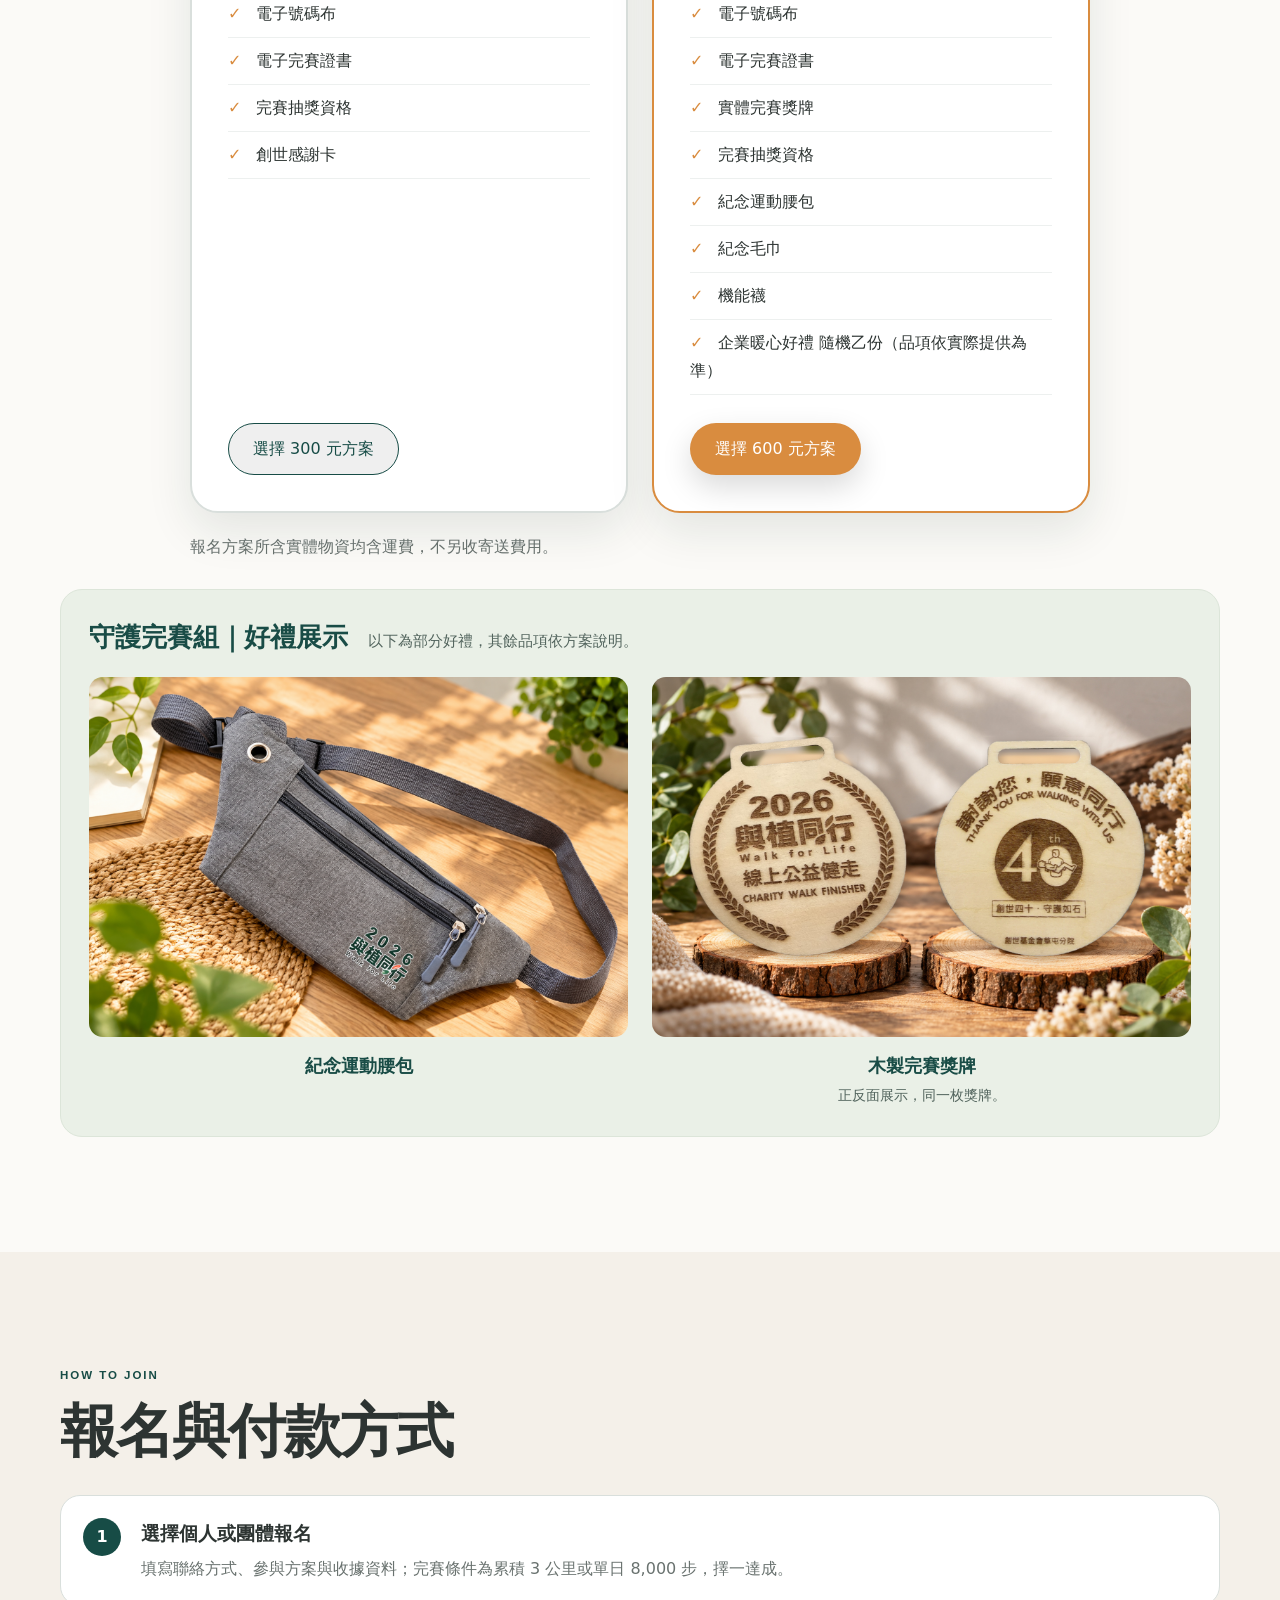
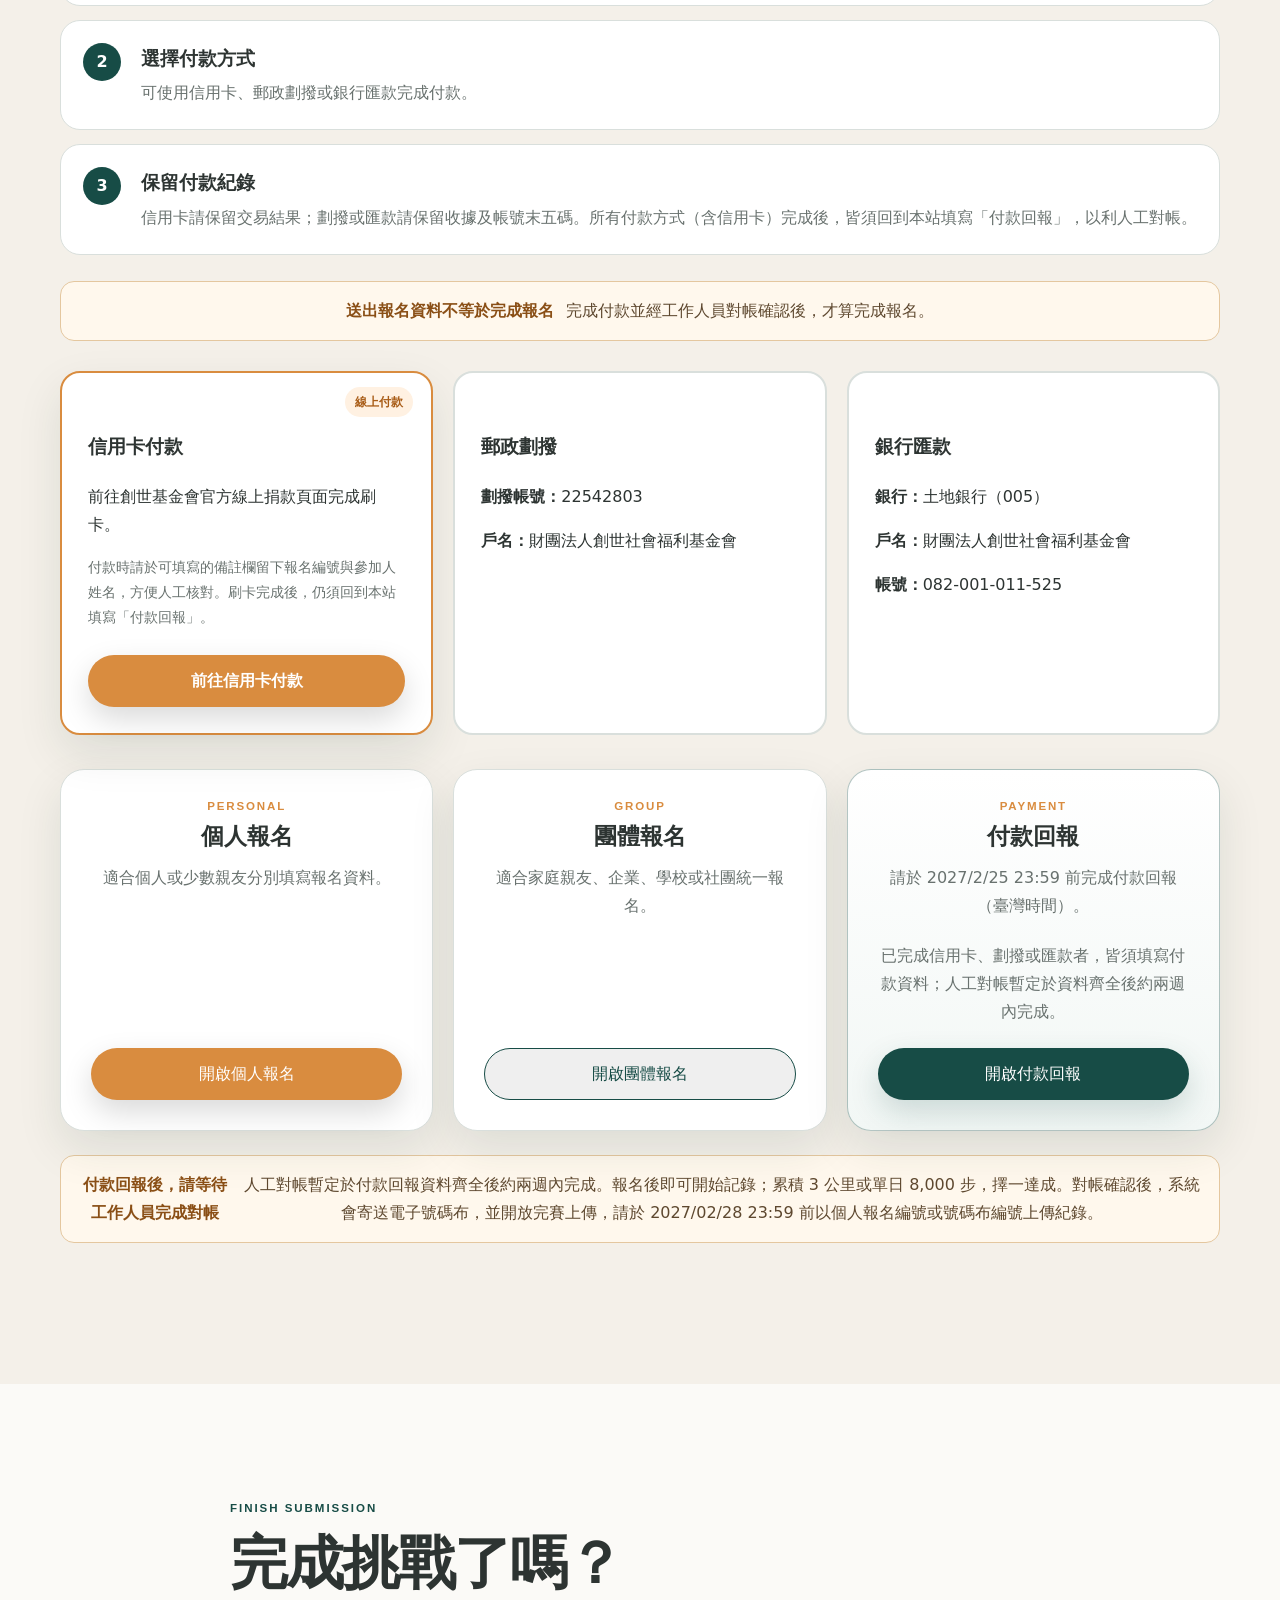
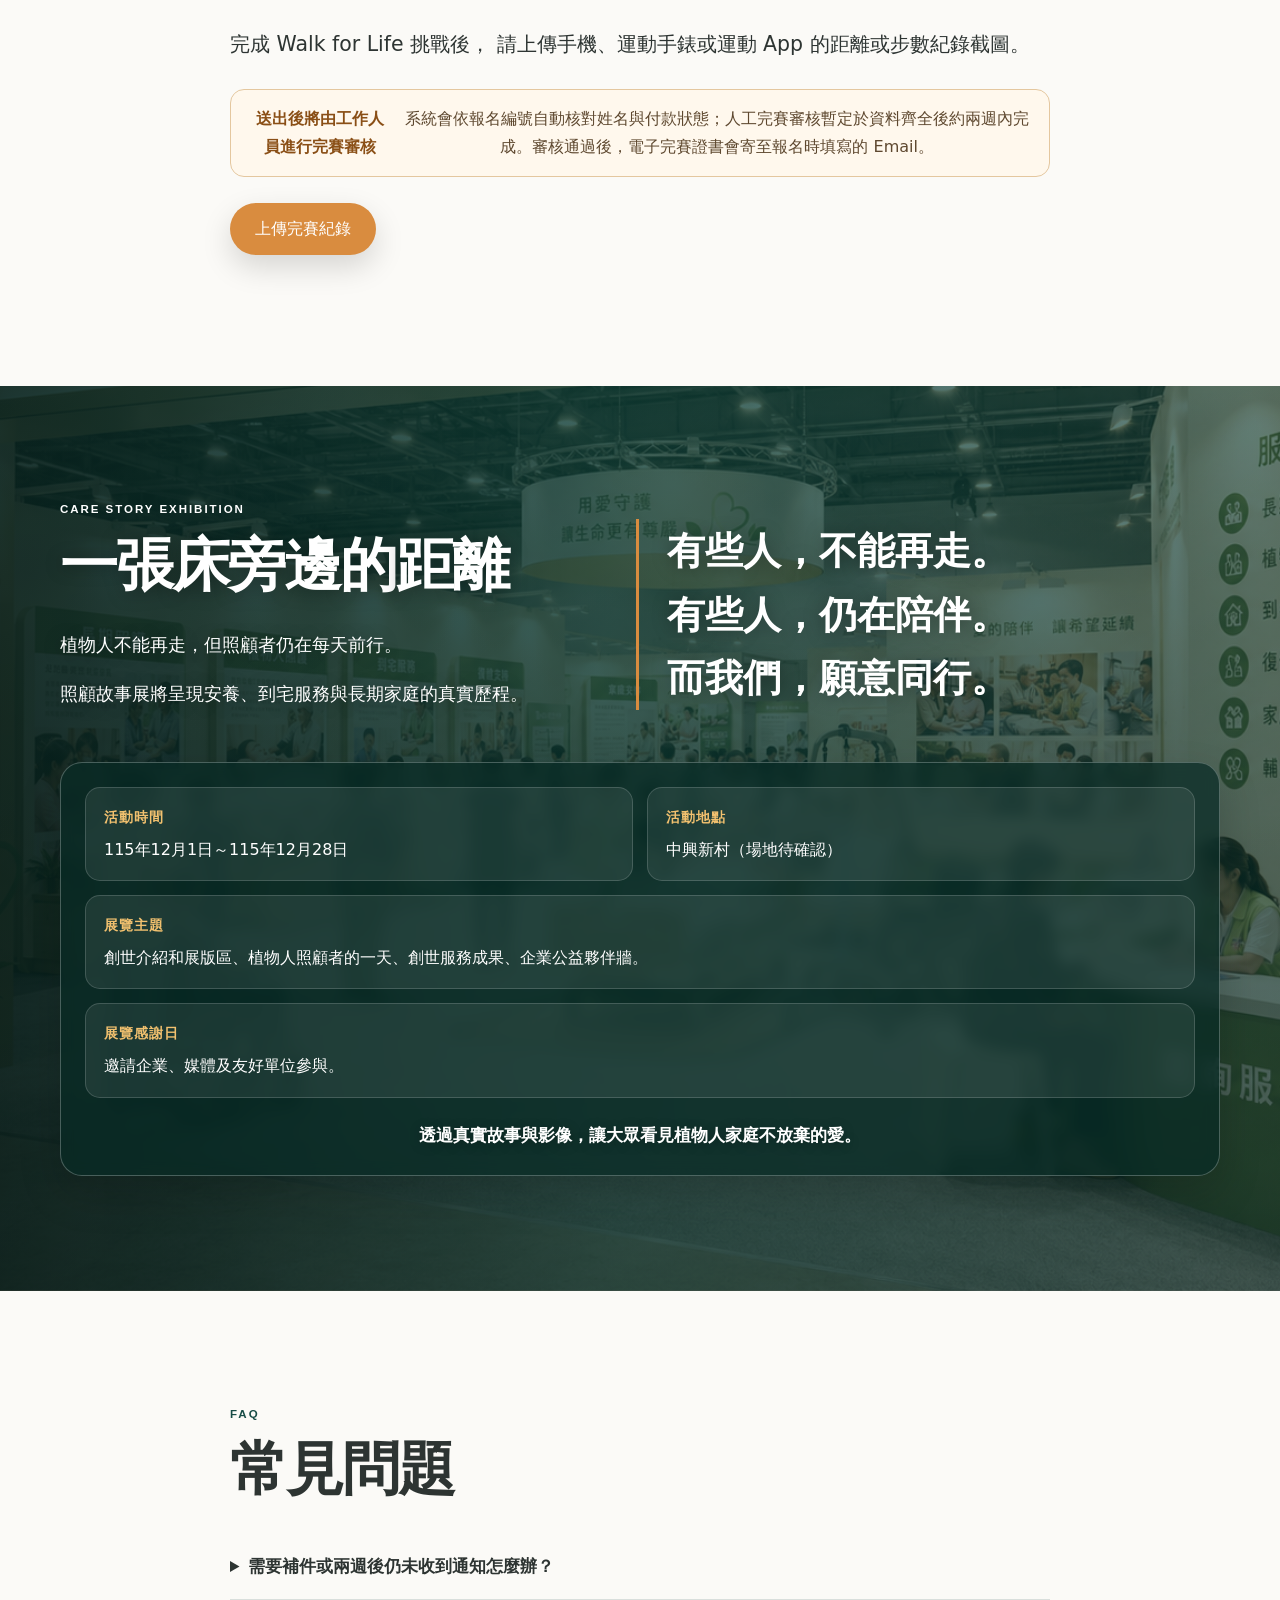
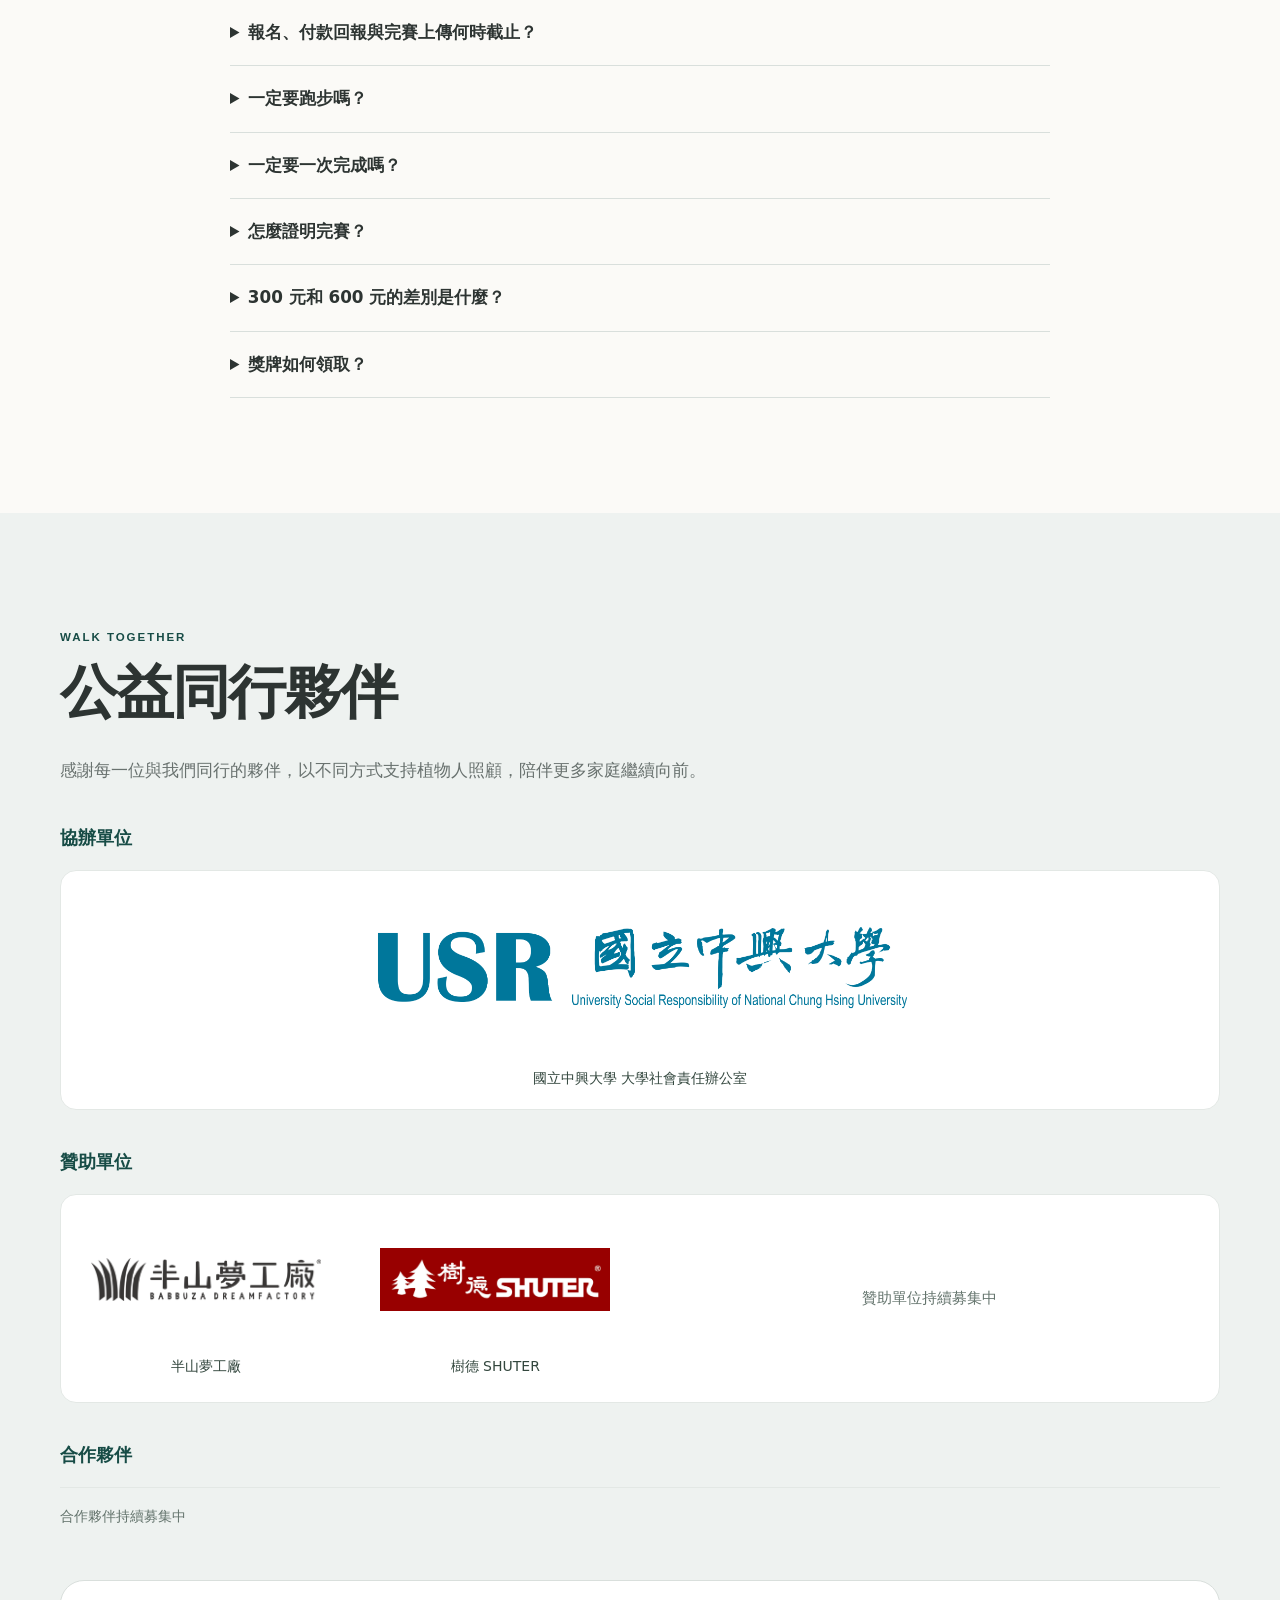
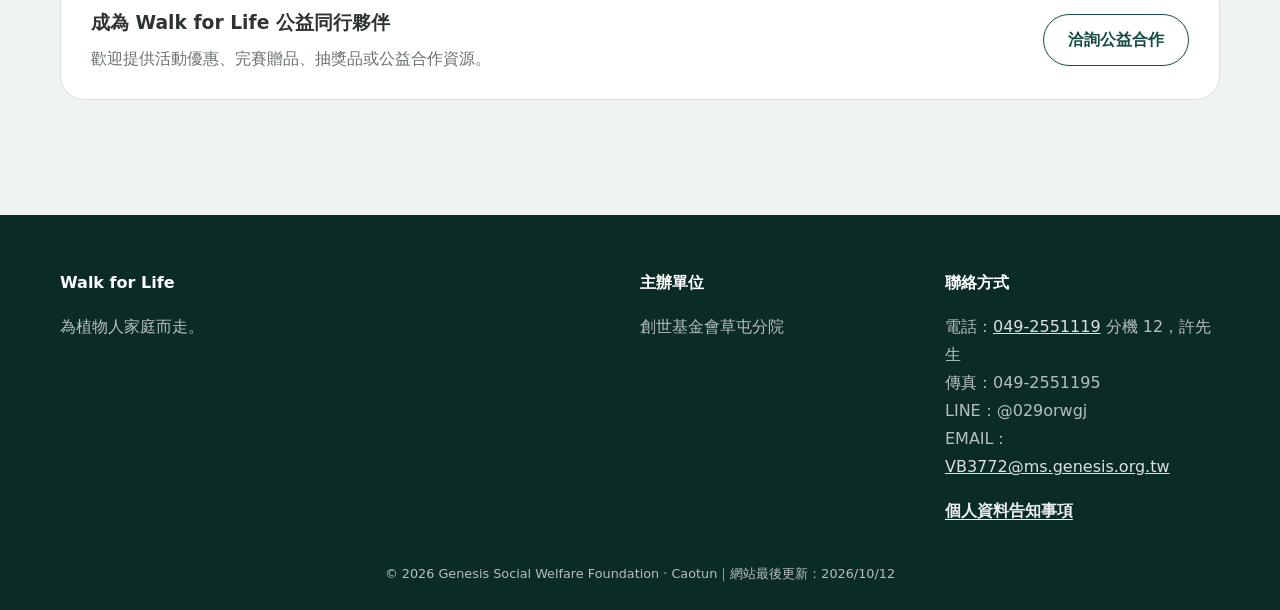
==== commit 37cab961: "Prepare separate registration, payment and finish deadlines for review" ====
--- a/index.html
+++ b/index.html
@@ -343,8 +343,8 @@
           <p class="lead light">不問速度，不限制地點。活動期間內，用走路、散步或慢跑記錄運動，以手機、運動手錶或運動 APP 記錄距離或步數，完成後上傳紀錄即可。報名後即可開始記錄；累積完成 3 公里（可跨日），或單日完成 8,000 步，擇一即可。請於對帳確認後、2027/02/28 23:59 前上傳紀錄。</p>
         </div>
         <div class="info-grid">
-          <div class="info-box"><strong>報名截止</strong><span>2027/02/28 23:59（臺灣時間）</span></div>
-          <div class="info-box"><strong>付款回報截止</strong><span>2027/02/28 23:59（臺灣時間）</span></div><div class="info-box"><strong>完賽上傳截止</strong><span>2027/02/28 23:59（臺灣時間）</span></div><div class="info-box"><strong>完成方式</strong><span>上傳運動 App 或手錶紀錄截圖</span></div>
+          <div class="info-box"><strong>📅 報名延長至</strong><span>2027/2/23 23:59（臺灣時間）</span></div>
+          <div class="info-box"><strong>💳 付款回報至</strong><span>2027/2/25 23:59（臺灣時間）</span></div><div class="info-box"><strong>✅ 完賽紀錄上傳至</strong><span>2027/2/28 23:59（臺灣時間）</span></div><div class="info-box"><strong>完成方式</strong><span>上傳運動 App 或手錶紀錄截圖</span></div>
           <div class="info-box"><strong>挑戰方式</strong><span>累積 3 公里或單日 8,000 步，擇一達成</span></div>
           <div class="info-box"><strong>參與地點</strong><span>全台各地皆可完成</span></div>
         </div>
@@ -452,7 +452,7 @@
           </article>
           <article class="registration-card payment-report-card">
             <p class="registration-type">PAYMENT</p>
-            <h3>付款回報</h3><p>請於 2027/02/28 23:59 前完成付款回報（臺灣時間）。</p>
+            <h3>付款回報</h3><p>請於 2027/2/25 23:59 前完成付款回報（臺灣時間）。</p>
             <p>已完成信用卡、劃撥或匯款者，皆須填寫付款資料；人工對帳暫定於資料齊全後約兩週內完成。</p>
             <button type="button" class="btn btn-dark" data-open-form="payment">開啟付款回報</button>
           </article>
@@ -531,7 +531,7 @@
         <p class="section-label">FAQ</p>
         <h2 class="section-title">常見問題</h2>
 <details><summary>需要補件或兩週後仍未收到通知怎麼辦？</summary><p>如審核需要補件，或資料送出兩週後仍未收到通知，請撥 <a href="tel:0492551119">049-2551119</a> 分機 12，洽許先生，並提供報名編號。</p></details>
-<details><summary>報名、付款回報與完賽上傳何時截止？</summary><p>報名、付款回報及完賽上傳皆至 2027/02/28 23:59（臺灣時間）。報名後即可開始累積里程。</p></details>
+<details><summary>報名、付款回報與完賽上傳何時截止？</summary><p>報名至 2027/2/23、付款回報至 2027/2/25、完賽紀錄上傳至 2027/2/28，各截止日均為當日 23:59（臺灣時間）。報名後即可開始累積里程。</p></details>
         <details>
           <summary>一定要跑步嗎？</summary>
           <p>不用。散步、健走、慢跑都可以，重點是完成累積 3 公里或單日 8,000 步的其中一項挑戰。</p>
@@ -743,7 +743,7 @@
 
         <form id="payment-form" class="native-form" data-form-type="payment" hidden>
           <p class="review-timing-note">信用卡付款後也須填寫本表；人工對帳暫定於資料齊全後約兩週內完成。</p>
-          <div class="form-intro"><h3>付款回報</h3><p>請於 2027/02/28 23:59 前完成付款回報（臺灣時間）。</p><p>請填寫報名通知信中的報名編號；團體請填團體編號。找不到編號，請洽 049-2551119 分機12 許先生。</p></div>
+          <div class="form-intro"><h3>付款回報</h3><p>請於 2027/2/25 23:59 前完成付款回報（臺灣時間）。</p><p>請填寫報名通知信中的報名編號；團體請填團體編號。找不到編號，請洽 049-2551119 分機12 許先生。</p></div>
           <div class="field-grid two-col">
             <label class="field full"><span>報名編號 *</span><input name="registrationId" required maxlength="16" pattern="(?:[Ww][Ff][Ll]26[0-9]{4,6}|[Ww][Ff][Ll][Gg][0-9]{3})" placeholder="個人 WFL260001／團體 WFLG001" autocapitalize="characters" spellcheck="false"><small>每次回報一筆報名；代付款請填原報名者的編號，團體統一付款請填團體編號。</small></label>
             <label class="field"><span>付款方式 *</span><select name="paymentMethod" required><option value="">請選擇</option><option>銀行轉帳</option><option>郵政劃撥</option><option>信用卡</option><option>現場繳費</option><option>其他</option></select></label>
@@ -1033,7 +1033,7 @@
 
 
 <script src="finish-v4.js?v=20261112-deadline-20270228"></script>
-<script src="wfl-update-v3.js?v=20261112-deadline-20270228"></script>
+<script src="wfl-update-v3.js?v=20261112-split-deadlines-v2"></script>
 <script src="payment-simple-v2.js?v=20261030"></script>
 <script src="family-registration-v1.js?v=20261106"></script>
 </body>
